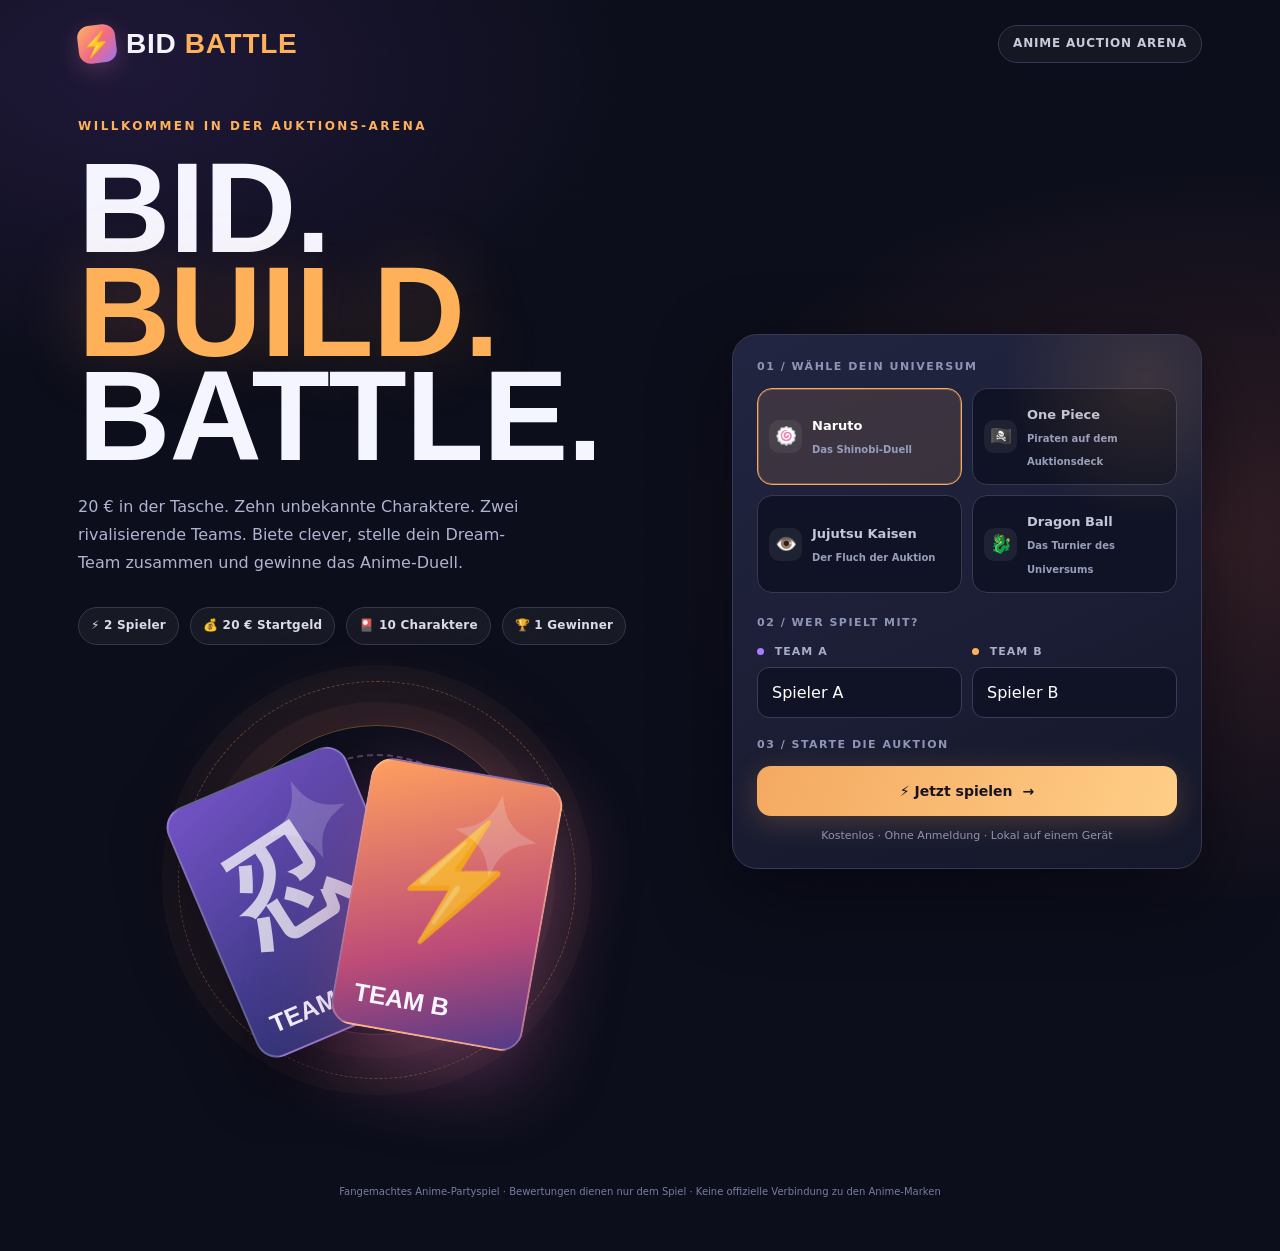
==== bid-battle/index.html @ 7757fa85 "Add BID BATTLE standalone anime auction web app" ====
<!DOCTYPE html>
<html lang="de">
<head>
  <meta charset="UTF-8" />
  <meta name="viewport" content="width=device-width,initial-scale=1,viewport-fit=cover" />
  <meta name="theme-color" content="#0d1021" />
  <meta name="apple-mobile-web-app-capable" content="yes" />
  <meta name="apple-mobile-web-app-status-bar-style" content="black-translucent" />
  <meta name="description" content="Anime Bid Battle: Fordere deine Freunde zur geheimen Anime-Charakter-Auktion heraus." />
  <title>BID BATTLE — Anime Auction Arena</title>
  <style>
    :root {
      --bg:#0c0e1b; --bg2:#111428; --surface:#171a30; --surface2:#1e223b;
      --text:#f5f5ff; --muted:#a2a7c4; --border:#313653;
      --purple:#aa7cff; --purple2:#6946c6; --orange:#ffb159;
      --green:#55e4b6; --pink:#fc73bc; --shadow:0 24px 72px #02020a80;
    }
    * { box-sizing:border-box; }
    html { min-height:100%; scroll-behavior:smooth; }
    body { min-width:320px; margin:0; background:var(--bg); color:var(--text); font-family:'DM Sans',system-ui,-apple-system,Segoe UI,sans-serif; line-height:1.45; }
    body::before { content:''; position:fixed; z-index:-2; inset:0; pointer-events:none;
      background:radial-gradient(ellipse 40% 34% at 10% 8%,#603c9c39,transparent 100%),radial-gradient(ellipse 43% 42% at 95% 60%,#d6625130,transparent 100%),#0c0e1b; }
    body::after {content:'';pointer-events:none;position:fixed;z-index:-1;inset:0;opacity:.17;
      background-image:linear-gradient(#fff1 1px, transparent 1px),linear-gradient(90deg,#fff1 1px,transparent 1px);background-size:48px 48px;mask-image:linear-gradient(90deg,transparent,#000 35%,#000 70%,transparent); }
    button,input {font:inherit} button {cursor:pointer} button:disabled {cursor:not-allowed;opacity:.42}
    .shell {max-width:1180px; margin:0 auto; padding:25px 28px 50px;}
    .topbar {display:flex;align-items:center;justify-content:space-between;gap:16px;margin-bottom:40px;}
    .brand {display:flex;align-items:center;gap:10px;font-family:'Barlow Condensed',Impact,sans-serif;font-size:28px;font-weight:900;letter-spacing:.7px;line-height:1}
    .logo {width:38px;height:38px;display:grid;place-items:center;border-radius:12px;background:linear-gradient(135deg,#ffb565,#f26b81 52%,#9873f7);box-shadow:0 6px 22px #c66c9a4b;font-size:23px;color:#151022;transform:rotate(-7deg)}
    .brand b {color:var(--orange)} .topright {display:flex;align-items:center;gap:10px;}
    .pill {border:1px solid #343954;background:#ffffff0a;border-radius:99px;color:#c7c9dc;font-size:12px;font-weight:800;letter-spacing:.8px;padding:9px 14px;text-transform:uppercase;}
    .tiny-btn {padding:9px 12px;color:#c6c9e6;background:none;border:1px solid #353951;border-radius:12px;font-weight:800;font-size:12px;}
    .tiny-btn:hover{border-color:#8680ac;color:white}
    .eyebrow {text-transform:uppercase;font-size:12px;color:var(--orange);letter-spacing:2.5px;font-weight:900;}
    .hero {display:grid;grid-template-columns:minmax(0,1fr) minmax(350px,470px);gap:56px;align-items:center;min-height:535px;padding:15px 0 58px;}
    .hero h1 {font-family:'Barlow Condensed',Impact,sans-serif;font-size:clamp(74px,10vw,132px);font-weight:900;line-height:.81;letter-spacing:-1px;margin:21px 0 26px;}
    .hero h1 span {display:block;color:var(--orange);text-shadow:0 0 70px #ff964c3f}
    .hero p {font-size:16px;color:#b0b4d0;line-height:1.75;max-width:460px;}
    .features {display:flex;flex-wrap:wrap;gap:11px;margin:30px 0;}
    .feature {font-size:12px;font-weight:800;letter-spacing:.2px;background:#ffffff0c;border:1px solid #34384d;border-radius:999px;padding:9px 12px;color:#dbdbeb;}
    .section-label {font-size:11px;letter-spacing:1.5px;text-transform:uppercase;font-weight:900;color:#8f95b7;margin-bottom:13px;}
    .set-card {border:1px solid #373851;background:linear-gradient(155deg,#222541,#15182a);border-radius:25px;padding:24px;box-shadow:var(--shadow);position:relative;overflow:hidden}
    .set-card::before {content:'';position:absolute;pointer-events:none;top:-100px;right:-90px;width:290px;height:290px;background:radial-gradient(circle,#f9ac5b23,transparent 70%)}
    .universes {display:grid;grid-template-columns:1fr 1fr;gap:10px;margin-bottom:22px}
    .universe {border:1px solid #373951;color:#c3c5db;border-radius:15px;background:#101325;display:flex;align-items:center;gap:10px;text-align:left;padding:13px 11px;min-height:62px;transition:transform .16s,border-color .16s,background .16s}
    .universe:hover {transform:translateY(-2px);border-color:#7b669e}.universe.active {border-color:#f7ab63;background:#ffad5820;box-shadow:inset 0 0 0 1px #ffb15950;color:white}
    .uni-icon {width:33px;height:33px;border-radius:10px;background:#ffffff10;display:grid;place-items:center;font-size:18px;flex:none}
    .uni-title {font-size:13px;font-weight:900;line-height:1.3}.uni-sub {font-size:10px;color:#979ebc;font-weight:700}
    .field {margin-bottom:14px}.field label {display:block;font-size:11px;font-weight:900;letter-spacing:1px;text-transform:uppercase;color:#a8adc9;margin-bottom:7px}
    .name-input {width:100%;border:1px solid #393d59;border-radius:12px;background:#101325;padding:13px 14px;color:white;outline:none;transition:border-color .2s}
    .name-input:focus{border-color:#cba3fc}.names {display:grid;grid-template-columns:1fr 1fr;gap:10px}
    .player-indicator {display:inline-block;width:7px;height:7px;border-radius:50%;margin-right:6px;background:var(--purple)}.player-indicator.p2 {background:var(--orange)}
    .primary {border:0;border-radius:14px;color:#181323;font-size:14px;font-weight:900;padding:15px 22px;display:inline-flex;align-items:center;justify-content:center;gap:10px;background:linear-gradient(110deg,#f4a961,#ffce87);box-shadow:0 6px 28px #fa9e593a;transition:transform .15s,filter .15s}
    .primary:hover:not(:disabled){transform:translateY(-2px);filter:brightness(1.06)}.primary:active:not(:disabled){transform:translateY(0)}.primary.full {width:100%;}
    .secondary{border:1px solid #464965;border-radius:14px;background:#24283f;color:#f5f4ff;padding:13px 18px;font-size:13px;font-weight:900}.secondary:hover{background:#303551}
    .subtext {font-size:11px;color:#9094ac;margin-top:12px;text-align:center}
    .hero-art {width:100%;height:410px;position:relative;display:grid;place-items:center;margin:10px 0 0}
    .art-halo{position:absolute;width:310px;height:310px;border:1px solid #faa85662;border-radius:50%;box-shadow:0 0 0 23px #faa8560b,0 0 0 60px #faa85609,0 0 110px #e96e6534;animation:float 5s ease-in-out infinite}
    .art-halo::before,.art-halo::after {content:'';position:absolute;inset:28px;border:2px dashed #ca9be262;border-radius:50%;animation:spin 40s linear infinite}.art-halo::after{inset:-45px;border:1px dashed #ffa24a55;animation-direction:reverse}
    .art-card {position:absolute;width:194px;height:270px;border-radius:22px;box-shadow:0 24px 60px #03020e9e;border:2px solid #ffffff3d;display:flex;align-items:flex-end;padding:19px;font-family:'Barlow Condensed',Impact,sans-serif;font-size:25px;line-height:1;font-weight:900;overflow:hidden}
    .art-card::after{content:'✦';font-family:Arial;position:absolute;right:15px;top:7px;font-size:110px;opacity:.20}.art-card.back {background:linear-gradient(160deg,#7352c5,#232c66);transform:rotate(-23deg) translate(-78px,-9px)}.art-card.front{background:linear-gradient(160deg,#ffa05e,#bc4b78 64%,#523a87);transform:rotate(10deg) translate(73px,12px);box-shadow:0 28px 85px #ab558f7a}.art-symbol{position:absolute;font-size:110px;left:30px;top:54px;color:#fffb;transform:rotate(-10deg)}
    @keyframes float{50%{transform:translateY(-12px)}}@keyframes spin{to{transform:rotate(360deg)}}
    .gamehead {display:flex;align-items:flex-start;justify-content:space-between;gap:15px;margin:-6px 0 20px}
    .gamehead h1,.result-title {font-family:'Barlow Condensed',Impact,sans-serif;text-transform:uppercase;font-size:clamp(40px,5vw,60px);letter-spacing:.3px;line-height:1;margin:9px 0 0}
    .round-tracker {display:flex;gap:7px;margin:10px 0 24px}.round-dot{height:6px;border-radius:20px;background:#30344e;flex:1;transition:background .2s}.round-dot.past{background:var(--purple)}.round-dot.current{background:var(--orange)}
    .game-grid {display:grid;grid-template-columns:1fr minmax(340px,1.25fr) 1fr;gap:15px;align-items:start}
    .team-panel,.auction-panel,.final-panel,.history-panel {border:1px solid #30344f;border-radius:21px;background:linear-gradient(155deg,#1a1e34,#131629);box-shadow:0 12px 40px #04051540;overflow:hidden}
    .team-panel {padding:18px;min-height:422px;}.team-panel.team-a{border-top:3px solid var(--purple)}.team-panel.team-b{border-top:3px solid var(--orange)}
    .team-kicker{font-size:10px;font-weight:900;letter-spacing:1.6px;color:#989dba;text-transform:uppercase}.team-name {font-family:'Barlow Condensed',Impact,sans-serif;font-size:29px;font-weight:900;letter-spacing:.2px;white-space:nowrap;overflow:hidden;text-overflow:ellipsis;margin:0 0 13px}
    .budget {border-radius:14px;background:#ffffff08;padding:11px 12px;display:flex;justify-content:space-between;align-items:center;margin-bottom:16px}.budget-label{color:#a2a8c5;font-size:11px;font-weight:800}.budget-value{font-family:'Barlow Condensed',Impact,sans-serif;font-size:28px;font-weight:900;line-height:1;color:#eeeaff}
    .team-a .budget-value{color:#b996ff}.team-b .budget-value{color:#ffbc78}
    .team-roster {display:grid;gap:8px}.roster-item {display:flex;align-items:center;gap:9px;border-radius:11px;min-height:50px;padding:6px 9px;border:1px solid #ffffff13;background:#ffffff07}.roster-item.empty{border-style:dashed;background:transparent;color:#6e7493}
    .roster-avatar {height:35px;width:35px;flex:none;display:grid;place-items:center;border-radius:9px;font-family:'Barlow Condensed',Impact,sans-serif;font-size:19px;font-weight:900;background:linear-gradient(140deg,var(--ac),#10111f);color:white;text-shadow:0 2px 6px #0008}
    .roster-info {min-width:0;flex:1}.roster-info strong {display:block;font-size:12px;font-weight:800;overflow:hidden;text-overflow:ellipsis;white-space:nowrap}.roster-info small{font-size:10px;color:#909ab9}.roster-power{font-family:'Barlow Condensed',Impact,'Arial Narrow',sans-serif;font-size:20px;font-weight:900;color:#dedff0}.slot-index{font-family:'Barlow Condensed',Impact,'Arial Narrow',sans-serif;font-size:17px;font-weight:900;margin-left:4px;color:#575d7c}
    .roster-item.empty .slot-index{color:#555b76}
    .center-content {min-width:0}.auction-panel{padding:17px}.stage-top{display:flex;align-items:center;justify-content:space-between;padding:4px 3px 14px}.stage-top span{font-size:11px;letter-spacing:1.5px;font-weight:900;text-transform:uppercase;color:#aaaeca}.rarity {font-size:10px;font-weight:900;border-radius:99px;padding:7px 10px;letter-spacing:1.2px;background:#ffcf7c1e;border:1px solid #ffbd6560;color:#ffd397}
    .character-stage {height:285px;position:relative;overflow:hidden;border-radius:16px;border:1px solid #ffffff1b;background:radial-gradient(circle at 50% 36%,var(--light),transparent 65%),linear-gradient(140deg,var(--shade),#171a31 65%);display:flex;flex-direction:column;justify-content:flex-end;padding:23px;text-align:left;isolation:isolate}
    .character-stage::before{content:'';position:absolute;width:340px;height:340px;left:50%;top:-100px;border:1px solid #ffffff20;border-radius:50%;transform:translateX(-50%);box-shadow:0 0 0 23px #ffffff07,0 0 0 72px #ffffff05;z-index:-1}.character-stage::after{content:'';position:absolute;inset:0;background:linear-gradient(0deg,#111424d9,transparent 61%);z-index:-1}
    .character-symbol{position:absolute;top:4px;right:16px;z-index:0;transform:rotate(-9deg);font-family:'Barlow Condensed',Impact,sans-serif;font-size:clamp(105px,11vw,145px);font-weight:900;line-height:1.3;color:#fff;opacity:.35;text-shadow:0 12px 45px #1412259c,0 0 35px var(--light);filter:drop-shadow(0 0 22px var(--light));user-select:none;pointer-events:none}
    .character-index {position:relative;z-index:1;font-family:'Barlow Condensed',Impact,'Arial Narrow',sans-serif;color:#ffffff8b;font-size:13px;font-weight:800;letter-spacing:2px}.character-stage h2{font-family:'Barlow Condensed',Impact,sans-serif;text-transform:uppercase;font-size:clamp(36px,4vw,49px);line-height:1;margin:6px 0 7px;position:relative;z-index:1}.character-description{font-size:12px;font-weight:700;color:#d7d4e6;position:relative;z-index:1}
    .character-stats{display:flex;gap:8px;margin:13px 0 2px}.stat {flex:1;display:flex;justify-content:space-between;align-items:center;background:#0f1226;padding:11px 12px;border:1px solid #2d314e;border-radius:12px}.stat span{color:#8e95b4;font-size:10px;text-transform:uppercase;letter-spacing:.9px;font-weight:900}.stat b{font-family:'Barlow Condensed',Impact,sans-serif;font-size:21px;line-height:1}.stat .highlight {color:var(--orange)}
    .bid-zone {padding:14px 2px 3px}.bid-heading{display:flex;align-items:center;justify-content:space-between;gap:12px}.bid-title{font-family:'Barlow Condensed',Impact,sans-serif;font-size:22px;font-weight:900}.bid-side{font-size:10px;color:#9ca0bd;font-weight:800}
    .bid-turn {margin:9px 0 12px;color:#aeb3d1;font-size:12px}.bid-slider {width:100%;accent-color:var(--orange);cursor:pointer;margin:13px 0 10px}.bid-meter{display:flex;align-items:baseline;justify-content:center;gap:6px;margin:10px auto 0}.bid-amount{font-family:'Barlow Condensed',Impact,sans-serif;font-weight:900;font-size:54px;line-height:1;color:#ffd08e}.bid-euro{font-family:'Barlow Condensed',Impact,'Arial Narrow',sans-serif;font-size:27px;font-weight:800;color:#ffd08e}
    .quick-bids{display:flex;gap:7px;margin:3px 0 14px}.quick-bids button{border-radius:9px;border:1px solid #41445b;background:#24283e;color:#e8e7f1;font-weight:800;padding:8px 9px;flex:1;font-size:11px}.quick-bids button:hover:not(:disabled){background:#39354c;border-color:#ad87cf}
    .bid-notice{font-size:11px;color:#969bb8;text-align:center;margin:9px 0 3px;line-height:1.5}.passive-state{text-align:center;padding:13px 12px 17px}.passive-icon{font-size:34px}.passive-state h3{font-family:'Barlow Condensed',Impact,'Arial Narrow',sans-serif;font-size:25px;line-height:1.1;margin:6px 0}.passive-state p {font-size:12px;color:#a4a9c6;margin:8px auto 16px;max-width:280px}
    .handoff {position:relative;border-radius:17px;background:linear-gradient(150deg,#231d40,#141b34);border:1px solid #64538f;padding:34px 20px;text-align:center;min-height:330px;display:flex;flex-direction:column;justify-content:center;align-items:center}.handoff-icon{font-size:57px;margin:0 0 11px}.handoff h2{font-family:'Barlow Condensed',Impact,'Arial Narrow',sans-serif;font-size:36px;margin:0 0 10px;line-height:1}.handoff p{color:#adb0ca;font-size:13px;max-width:300px}.handoff .primary{margin-top:12px}
    .reveal {text-align:center;padding:10px 5px 8px}.reveal-emblem{font-size:48px;margin:0 0 7px}.reveal h2{font-family:'Barlow Condensed',Impact,'Arial Narrow',sans-serif;font-size:36px;margin:0;line-height:1.06}.reveal p{font-size:12px;color:#adb2cd}.bid-compare{display:grid;grid-template-columns:1fr 1fr;gap:10px;margin:17px 0}.compare-tile{border:1px solid #3a3d57;border-radius:12px;background:#101427;padding:12px 8px;font-size:11px;color:#abafc8;overflow-wrap:anywhere}.compare-tile b{font-family:'Barlow Condensed',Impact,'Arial Narrow',sans-serif;font-size:35px;display:block;color:white}.reveal .primary{margin-top:11px}
    .toastline{font-size:11px;color:#9499b6;text-align:center;margin-top:14px}
    .legend{margin-top:23px;background:#ffffff07;border:1px solid #2e3148;border-radius:14px;padding:13px 17px;color:#a4a9c6;font-size:11px;line-height:1.65;}
    .legend strong{color:#d6d8ee}.legend-inline{display:flex;gap:20px;flex-wrap:wrap;align-items:center;justify-content:center;margin-top:11px;color:#8289a8;font-size:11px}
    .muted{text-align:center;color:#a9abc4}.end-header{text-align:center;margin:5px auto 29px}.end-header h1{font-size:clamp(44px,7vw,76px);font-family:'Barlow Condensed',Impact,sans-serif;font-weight:900;line-height:1;margin:12px 0}.end-header p{font-size:13px;color:#a5a8c4}
    .winner-card {max-width:610px;margin:0 auto 25px;text-align:center;background:radial-gradient(circle at 50% 0,#ffbd7040,transparent 75%),linear-gradient(160deg,#302443,#181b2e);border:1px solid #fcb96973;border-radius:23px;padding:22px 18px 24px;box-shadow:0 15px 70px #dd924d20}
    .trophy{font-size:40px}.winner-tag {text-transform:uppercase;letter-spacing:3px;font-size:11px;font-weight:900;color:#ffc483;margin-top:8px}.winner-name{font-family:'Barlow Condensed',Impact,'Arial Narrow',sans-serif;font-size:clamp(44px,6vw,63px);font-weight:900;line-height:1;margin:7px 0}.winner-note{font-size:12px;color:#d4c9d5}
    .final-grid{display:grid;grid-template-columns:1fr 1fr;gap:16px;align-items:start}.final-panel{padding:19px}.final-panel.a{border-top:3px solid var(--purple)}.final-panel.b{border-top:3px solid var(--orange)}.final-name{font-family:'Barlow Condensed',Impact,'Arial Narrow',sans-serif;font-size:31px;font-weight:900;overflow-wrap:anywhere}.final-score{font-family:'Barlow Condensed',Impact,'Arial Narrow',sans-serif;font-size:64px;font-weight:900;line-height:1;color:#caa7ff}.final-panel.b .final-score{color:#ffc17e}.score-label{font-size:11px;color:#a5a9c2;text-transform:uppercase;letter-spacing:1px;font-weight:900}.result-roster{display:grid;gap:7px;margin:15px 0}.result-row{border-radius:10px;border:1px solid #30364e;background:#ffffff07;display:flex;justify-content:space-between;gap:8px;padding:9px 10px;font-size:12px}.result-row span:last-child{color:#fbdca7;font-weight:900}.synergy-section{border-top:1px solid #353951;padding-top:13px;font-size:11px;color:#bec1d4;min-height:59px}.synergy-chip{display:block;color:#d4c1ff;margin:5px 0;font-weight:800}.score-total{border-top:1px solid #383a54;margin-top:12px;padding-top:11px;display:flex;justify-content:space-between;font-size:12px;color:#bcbfd7;font-weight:800}.score-total b{color:white}
    .final-actions{display:flex;justify-content:center;flex-wrap:wrap;gap:11px;margin:24px auto}.history-panel{max-width:900px;margin:0 auto;padding:15px 18px}.history-panel summary{cursor:pointer;font-size:12px;font-weight:900;color:#b5b7cd;list-style-position:inside;padding:4px}.history-entry{display:flex;justify-content:space-between;gap:12px;padding:9px 3px;border-bottom:1px solid #ffffff10;font-size:11px;color:#aeb1c7}.history-entry:last-child{border-bottom:0}.history-entry strong{color:#e2e0ee}
    .foot {margin:40px auto 0;text-align:center;font-size:10px;color:#777d9d;line-height:1.8}
    .fade-in{animation:appear .35s ease both}@keyframes appear{from{transform:translateY(8px);opacity:0}to{transform:translateY(0);opacity:1}}
    @media(max-width:940px){.hero{gap:22px}.game-grid{grid-template-columns:1fr 1fr;}.center-content{grid-column:1 / -1;grid-row:1}.team-panel{min-height:0}.team-roster{grid-template-columns:1fr}.hero-art{height:340px}.art-halo{transform:scale(.84)}.art-card{transform:scale(.83)}}
    @media(max-width:680px){.gamehead>.pill{display:none}.shell{padding:17px 14px 35px}.topbar{margin-bottom:23px}.brand{font-size:24px}.pill{font-size:10px;padding:8px 10px}.hero{grid-template-columns:1fr;gap:14px;padding:5px 0 20px}.hero h1{font-size:clamp(72px,17vw,112px);margin:14px 0 20px}.hero p{font-size:14px;margin:0}.hero-art{display:none}.set-card{padding:18px;border-radius:21px}.features{margin:18px 0 22px}.gamehead{margin:0 0 13px}.gamehead h1{font-size:41px}.round-tracker{margin-bottom:14px}.game-grid{gap:8px}.auction-panel{padding:10px;border-radius:16px}.stage-top{padding:5px 7px 12px}.character-stage{height:245px;padding:18px}.character-symbol{font-size:118px;right:12px;top:7px}.character-stage h2{font-size:39px}.team-panel{padding:10px;min-width:0;border-radius:14px}.team-name{font-size:22px;margin-bottom:8px}.budget{padding:9px;margin-bottom:10px}.budget-value{font-size:25px}.budget-label{font-size:10px}.roster-item{padding:5px;min-height:43px;gap:6px}.roster-avatar{width:29px;height:29px;font-size:15px;border-radius:7px}.roster-info strong{font-size:10px}.roster-info small{font-size:9px}.roster-power{font-size:17px}.slot-index{font-size:14px}.team-kicker{font-size:9px}.final-panel{padding:11px}.final-name{font-size:25px}.final-score{font-size:55px}.final-grid{gap:8px}.end-header h1{font-size:53px}.final-panel .result-row{font-size:11px;padding:8px 7px}.topright{gap:5px}.tiny-btn{font-size:11px;padding:8px 9px}}
    @media(max-width:370px){.universe{padding:10px 7px}.uni-title{font-size:11px}.uni-sub{font-size:9px}.uni-icon{width:27px;height:27px}.name-input{padding:10px}.team-name{font-size:19px}}
    @media(prefers-reduced-motion:reduce){*,*::before,*::after{animation:none!important;scroll-behavior:auto!important;transition:none!important}}
  </style>
</head>
<body>
  <main class="shell">
    <header class="topbar">
      <div class="brand"><span class="logo" aria-hidden="true">⚡</span><span>BID <b>BATTLE</b></span></div>
      <div class="topright"><span class="pill">ANIME AUCTION ARENA</span><button class="tiny-btn" id="resetTop" hidden type="button">↺ Neu starten</button></div>
    </header>
    <div id="app" aria-live="polite"></div>
    <footer class="foot">Fangemachtes Anime-Partyspiel · Bewertungen dienen nur dem Spiel · Keine offizielle Verbindung zu den Anime-Marken</footer>
  </main>
  <script>
    'use strict';
    // Static, offline-friendly app: no accounts, trackers or required external scripts.
    const SAVE_KEY='bidbattle.save.v1';
    const BUDGET=20, TEAM_SIZE=5, TOTAL=10;
    // [Name, playful power, role, color, sign, faction]. Power scores are subjective game balancing.
    const catalog={
      naruto:{name:'Naruto',icon:'🍥',tagline:'Das Shinobi-Duell',entries:[
        ['Naruto Uzumaki',98,'Jinchūriki','#f6a345','九','Konoha'],['Sasuke Uchiha',97,'Uchiha','#8c79d9','雷','Konoha'],['Madara Uchiha',100,'Legende','#bf5266','炎','Uchiha'],['Itachi Uchiha',92,'Genjutsu','#a65080','月','Akatsuki'],['Kakashi Hatake',88,'Kopierninja','#789cbd','雷','Konoha'],['Pain',91,'Rinnegan','#ca765c','神','Akatsuki'],['Minato Namikaze',93,'Gelber Blitz','#edb54c','閃','Konoha'],['Hashirama Senju',97,'Erster Hokage','#6cb38e','木','Konoha'],['Obito Uchiha',95,'Kamui','#9d6cbb','眼','Akatsuki'],['Kaguya Ōtsutsuki',100,'Ōtsutsuki','#c0bbe6','天','Ōtsutsuki'],['Jiraiya',85,'Sannin','#cb7d6b','蛙','Konoha'],['Orochimaru',85,'Sannin','#9590b2','蛇','Otogakure'],['Gaara',83,'Kazekage','#d29d65','砂','Suna'],['Tsunade',83,'Hokage','#8abe7e','医','Konoha'],['Might Guy',94,'Taijutsu','#81c371','拳','Konoha'],['Shikamaru Nara',77,'Stratege','#8f9aa4','影','Konoha'],['Sakura Haruno',85,'Medizinninja','#f28d9d','桜','Konoha'],['Killer B',87,'Jinchūriki','#c1a471','八','Kumo'],['Tobirama Senju',91,'Zweiter Hokage','#67a8bf','水','Konoha'],['Rock Lee',80,'Taijutsu','#6cb870','拳','Konoha'],['Deidara',79,'Explosion','#e8b96c','爆','Akatsuki'],['Kisame Hoshigaki',84,'Schwertkämpfer','#4e9fb1','鮫','Akatsuki'],['Konan',82,'Papierjutsu','#79a4d0','紙','Akatsuki'],['Hiruzen Sarutobi',84,'Dritter Hokage','#bb8560','猿','Konoha']
      ]},
      onepiece:{name:'One Piece',icon:'🏴‍☠️',tagline:'Piraten auf dem Auktionsdeck',entries:[
        ['Monkey D. Luffy',99,'Kapitän','#e46f5b','☠','Strohhüte'],['Roronoa Zoro',94,'Schwertkämpfer','#56ae82','⚔','Strohhüte'],['Sanji',91,'Koch','#deb36c','炎','Strohhüte'],['Shanks',98,'Kaiser','#c65b6c','覇','Rothaar'],['Gol D. Roger',100,'Piratenkönig','#e5a35b','王','Roger'],['Whitebeard',99,'Kaiser','#a98cd1','震','Whitebeard'],['Blackbeard',97,'Finsterfrucht','#816aad','闇','Blackbeard'],['Kaido',98,'Kaiser','#717ad4','龍','Beasts'],['Big Mom',95,'Kaiserin','#d67c9f','魂','Big Mom'],['Dracule Mihawk',97,'Schwertlegende','#65968b','剣','Solo'],['Trafalgar Law',92,'Chirurg','#7974bf','医','Heart'],['Eustass Kid',87,'Magnetkraft','#c46a71','磁','Kid'],['Nico Robin',83,'Archäologin','#9679bc','花','Strohhüte'],['Jinbe',88,'Fischmensch','#4c98bb','海','Strohhüte'],['Ace',89,'Feuerfaust','#ed8c55','火','Whitebeard'],['Sabo',90,'Revolutionär','#e4ae5c','炎','Revos'],['Garp',96,'Marineheld','#6c9bce','拳','Marine'],['Kizaru',94,'Admiral','#d6b15d','光','Marine'],['Akainu',96,'Admiral','#e16b55','炎','Marine'],['Aokiji',94,'Eismacht','#72b8d5','氷','Marine'],['Doflamingo',91,'Fadenfrucht','#d281ad','糸','Donquixote'],['Katakuri',92,'Haki','#ad6f9b','餅','Big Mom'],['Yamato',91,'Mythische Zoan','#9dc5cd','狼','Wano'],['Boa Hancock',88,'Kuja-Kaiserin','#df8b99','心','Kuja']
      ]},
      jjk:{name:'Jujutsu Kaisen',icon:'👁️',tagline:'Der Fluch der Auktion',entries:[
        ['Satoru Gojo',100,'Sechs Augen','#6daed8','∞','Jujutsu'],['Ryomen Sukuna',100,'König der Flüche','#c6576a','呪','Flüche'],['Yuta Okkotsu',96,'Sondergrad','#9d9ecd','愛','Jujutsu'],['Toji Fushiguro',94,'Sorcerer Killer','#61a690','刃','Solo'],['Suguru Geto',93,'Fluchmanipulation','#8d78b8','呪','Flüche'],['Kenjaku',96,'Taktiker','#9472b4','脳','Flüche'],['Yuji Itadori',91,'Nahkampf','#db767e','拳','Jujutsu'],['Megumi Fushiguro',88,'Zehn Schatten','#6e8fb0','影','Jujutsu'],['Nobara Kugisaki',84,'Resonanz','#c18c60','釘','Jujutsu'],['Maki Zenin',93,'Waffenmeisterin','#7baf8a','刀','Jujutsu'],['Toge Inumaki',85,'Fluchsprache','#8e9ac5','言','Jujutsu'],['Panda',81,'Mutierter Kern','#9598a1','熊','Jujutsu'],['Aoi Todo',89,'Boogie Woogie','#ba8d68','拳','Jujutsu'],['Mahito',91,'Seelenwandler','#7897b8','魂','Flüche'],['Jogo',88,'Vulkanfluch','#d9765b','火','Flüche'],['Hanami',85,'Naturfluch','#77aa78','森','Flüche'],['Choso',90,'Bluttechnik','#b66e80','血','Solo'],['Kinji Hakari',93,'Jackpot','#d9a76e','運','Jujutsu'],['Kashimo Hajime',93,'Blitzkraft','#80a6c8','雷','Solo'],['Uraume',89,'Eistechnik','#9dbfcd','氷','Flüche'],['Rika',95,'Fluchkönigin','#b99dbf','愛','Jujutsu'],['Naoya Zenin',88,'Projektion','#8fbc85','速','Zenin'],['Dagon',85,'Ozeanfluch','#7e9dc9','海','Flüche'],['Mei Mei',86,'Krähenkontrolle','#c0ab8b','鳥','Solo']
      ]},
      dragonball:{name:'Dragon Ball',icon:'🐉',tagline:'Das Turnier des Universums',entries:[
        ['Son Goku',100,'Saiyajin','#f59a4e','悟','Saiyajin'],['Vegeta',98,'Saiyajin-Prinz','#6483c7','王','Saiyajin'],['Gohan',96,'Mystischer Kämpfer','#af7cca','飯','Saiyajin'],['Broly',99,'Legendärer Saiyajin','#8abb69','怒','Saiyajin'],['Frieza',97,'Imperator','#ae88d5','帝','Bösewichte'],['Cell',95,'Perfekte Form','#82ba7b','完','Bösewichte'],['Majin Boo',95,'Magischer Kämpfer','#d883aa','魔','Bösewichte'],['Beerus',100,'Zerstörungsgott','#9e73c1','破','Götter'],['Whis',100,'Engel','#76aec7','天','Götter'],['Jiren',99,'Pride Trooper','#bd6571','力','Universum 11'],['Piccolo',93,'Namekianer','#66b379','魔','Erdlinge'],['Trunks',94,'Zeitreisender','#9082d1','剣','Saiyajin'],['Gotenks',92,'Fusion','#ad9b64','合','Saiyajin'],['Android 17',93,'Android','#7ca9b0','17','Androiden'],['Android 18',91,'Androidin','#cfa879','18','Androiden'],['Hit',95,'Assassine','#8179c2','時','Universum 6'],['Kefla',95,'Fusion','#83b871','合','Saiyajin'],['Gogeta',100,'Fusion','#759cd1','合','Saiyajin'],['Vegito',100,'Fusion','#af78b4','合','Saiyajin'],['Goku Black',97,'Göttlicher Gegner','#a66aa4','黒','Bösewichte'],['Zamasu',94,'Gott','#78b38f','神','Bösewichte'],['Master Roshi',78,'Kampfmeister','#e0a76d','亀','Erdlinge'],['Krillin',82,'Kämpfer','#e9ae6b','気','Erdlinge'],['Tien Shinhan',84,'Kampfkünstler','#a5a278','気','Erdlinge']
      ]}
    };
    const synergyRules={
      naruto:[[['Naruto Uzumaki','Sasuke Uchiha'],10,'Schicksalsrivalen'],[['Naruto Uzumaki','Sasuke Uchiha','Sakura Haruno'],8,'Team 7'],[['Itachi Uchiha','Sasuke Uchiha'],7,'Uchiha-Brüder'],[['Madara Uchiha','Obito Uchiha'],8,'Uchiha-Allianz'],[['Might Guy','Rock Lee'],6,'Jugendliche Kraft'],[['Pain','Konan'],6,'Akatsuki-Partner']],
      onepiece:[[['Monkey D. Luffy','Roronoa Zoro'],7,'Kapitän & Schwert'],[['Monkey D. Luffy','Roronoa Zoro','Sanji'],9,'Monster-Trio'],[['Gol D. Roger','Whitebeard'],7,'Piratenlegenden'],[['Ace','Sabo'],8,'Brüder']],
      jjk:[[['Satoru Gojo','Yuji Itadori'],7,'Mentor & Schüler'],[['Yuji Itadori','Megumi Fushiguro','Nobara Kugisaki'],9,'Tokyo-Trio'],[['Yuta Okkotsu','Rika'],11,'Verfluchte Liebe'],[['Toji Fushiguro','Megumi Fushiguro'],5,'Fushiguro-Familie']],
      dragonball:[[['Son Goku','Vegeta'],8,'Rivalen'],[['Son Goku','Vegeta','Gogeta'],7,'Saiyajin-Fusion'],[['Son Goku','Gohan'],6,'Vater & Sohn'],[['Android 17','Android 18'],7,'Androiden-Duo']]
    };

    const app=document.getElementById('app');
    const resetTop=document.getElementById('resetTop');
    let state=loadSave();
    let setup={universe:'naruto',names:['Spieler A','Spieler B']};
    let draftAmount=0;
    const safe=s=>String(s??'').replace(/[&<>"']/g,c=>({'&':'&amp;','<':'&lt;','>':'&gt;','"':'&quot;',"'":'&#39;'}[c]));
    const money=n=>`${n} €`;
    const shuffle=arr=>{const a=[...arr];for(let i=a.length-1;i>0;i--){const j=Math.floor(Math.random()*(i+1));[a[i],a[j]]=[a[j],a[i]]}return a};
    const charOf=id=>{const [n,p,role,color,symbol,faction]=catalog[state.universe].entries[id];return {id,name:n,power:p,role,color,symbol,faction};};
    const teamTotal=i=>state.teams[i].reduce((n,id)=>n+charOf(id).power,0);
    const eligibility=i=>state.teams[i].length<TEAM_SIZE && state.money[i]>0;
    const full=i=>state.teams[i].length>=TEAM_SIZE;
    function save(){try{localStorage.setItem(SAVE_KEY,JSON.stringify(state))}catch(e){}}
    function loadSave(){try{const s=JSON.parse(localStorage.getItem(SAVE_KEY));if(!s||!catalog[s.universe]||!Array.isArray(s.order)||s.order.length!==TOTAL||!Array.isArray(s.teams)||s.teams.length!==2||!Array.isArray(s.money)||s.money.length!==2||!Array.isArray(s.names)||s.names.length!==2||typeof s.round!=='number'||s.round<0||s.round>TOTAL||!['auction','handoff','reveal','final'].includes(s.phase))return null;return s;}catch(e){return null}}
    function clearSave(){try{localStorage.removeItem(SAVE_KEY)}catch(e){}}
    function newGame(sameSet=false){
      const universe=sameSet && state?state.universe:setup.universe;
      const names=sameSet && state?state.names:[setup.names[0].trim().slice(0,16)||'Spieler A',setup.names[1].trim().slice(0,16)||'Spieler B'];
      const order=sameSet && state?[...state.order]:shuffle(catalog[universe].entries.map((_,i)=>i)).slice(0,TOTAL);
      state={universe,names,order,round:0,teams:[[],[]],money:[BUDGET,BUDGET],bids:[null,null],turn:0,phase:'auction',last:null,history:[],tieNext:0,automatic:[]};
      draftAmount=0;save();prepareRound();render();
    }
    function chooseAutoRecipient(){
      if(full(0))return 1;
      if(full(1))return 0;
      if(state.teams[0].length!==state.teams[1].length)return state.teams[0].length<state.teams[1].length?0:1;
      const winner=state.tieNext;state.tieNext=1-state.tieNext;return winner;
    }
    function giveCharacter(winner,price,reason,bids){
      const id=state.order[state.round],round=state.round+1;
      if(full(winner))throw Error('Roster is full');
      if(price>state.money[winner])throw Error('Bid exceeds budget');
      state.teams[winner].push(id);state.money[winner]-=price;
      const event={round,id,winner,price,reason,bids:[...bids]};state.history.push(event);
      state.round++;
      return event;
    }
    function prepareRound(){
      // If a team already owns 5 characters, all others belong to the other team for free.
      if(state.round===TOTAL){state.phase='final';save();return}
      if(full(0)||full(1)){
        state.automatic=[];
        while(state.round<TOTAL){const w=chooseAutoRecipient();state.automatic.push(giveCharacter(w,0,'Restverteilung',[0,0]));}
        state.phase='final';save();return;
      }
      // Both budgets exhausted: distribute all remaining characters without a further auction.
      if(!eligibility(0)&&!eligibility(1)){
        state.automatic=[];
        while(state.round<TOTAL){const w=chooseAutoRecipient();state.automatic.push(giveCharacter(w,0,'Ohne Budget zugeteilt',[0,0]));}
        state.phase='final';save();return;
      }
      state.phase='auction';state.bids=[null,null];state.turn=eligibility(0)?0:1;
      if(!eligibility(0))state.bids[0]=0;
      if(!eligibility(1))state.bids[1]=0;
      draftAmount=0;save();
    }
    function placeBid(amount){
      if(!state||state.phase!=='auction')return;
      const i=state.turn;
      if(!eligibility(i))return;
      if(!Number.isInteger(amount)||amount<0||amount>state.money[i])return;
      state.bids[i]=amount;
      const other=1-i;
      if(state.bids[other]===null){state.turn=other;state.phase='handoff';}
      else resolveAuction();
      save();render();
    }
    function resolveAuction(){
      const [a,b]=state.bids;
      if(a===null||b===null)throw Error('Missing bid');
      let winner,reason;
      if(full(0)){winner=1;reason='Freier Teamplatz'}
      else if(full(1)){winner=0;reason='Freier Teamplatz'}
      else if(a>b){winner=0;reason='Höchstes Gebot'}
      else if(b>a){winner=1;reason='Höchstes Gebot'}
      else {winner=chooseAutoRecipient();reason=a===0?'Beide passen – Gratiszuteilung':'Gleichstand – Teamregel';}
      state.last=giveCharacter(winner,state.bids[winner],reason,[a,b]);
      state.phase='reveal';
    }
    function afterReveal(){
      if(!state||state.phase!=='reveal')return;
      prepareRound();save();render();window.scrollTo({top:0,behavior:'smooth'});
    }
    function startNew(){if(!state)return;const ok=confirm('Aktuelles Spiel wirklich beenden und zur Startseite wechseln?');if(!ok)return;clearSave();state=null;render();}
    function teamPanel(i){
      const team=state.teams[i],empty=TEAM_SIZE-team.length;
      const rows=team.map(id=>{const c=charOf(id);return `<div class="roster-item"><div class="roster-avatar" style="--ac:${c.color}">${safe(c.symbol)}</div><div class="roster-info"><strong>${safe(c.name)}</strong><small>${safe(c.role)}</small></div><span class="roster-power">${c.power}</span></div>`}).join('')+Array.from({length:empty},(_,j)=>`<div class="roster-item empty"><span class="slot-index">0${team.length+j+1}</span><span style="font-size:10px;font-weight:800">Freier Platz</span></div>`).join('');
      return `<section class="team-panel team-${i?'b':'a'}" aria-label="Team ${i?'B':'A'}"><div class="team-kicker">TEAM ${i?'B':'A'} · ${team.length}/5</div><h2 class="team-name">${safe(state.names[i])}</h2><div class="budget"><span class="budget-label">RESTBUDGET</span><strong class="budget-value">${money(state.money[i])}</strong></div><div class="team-roster">${rows}</div></section>`;
    }
    function characterCard(){
      const onReveal=state.phase==='reveal';const shownIndex=onReveal?state.last.round:state.round+1;const c=charOf(onReveal?state.last.id:state.order[state.round]);const rarity=c.power>=97?'MYTHISCH':c.power>=92?'LEGENDÄR':c.power>=86?'EPISCH':'SELTEN';
      return `<div class="stage-top"><span>AKTUELLER DROP</span><span class="rarity">✦ ${rarity}</span></div>
        <div class="character-stage fade-in" style="--light:${c.color}99;--shade:${c.color}77">
          <span class="character-symbol" aria-hidden="true">${safe(c.symbol)}</span>
          <span class="character-index">${String(shownIndex).padStart(2,'0')} / ${TOTAL} · ${safe(c.faction)}</span>
          <h2>${safe(c.name)}</h2><span class="character-description">${safe(c.role)}</span></div>
        <div class="character-stats"><div class="stat"><span>Power</span><b class="highlight">${c.power}</b></div><div class="stat"><span>Typ</span><b style="font-size:16px">${safe(c.faction)}</b></div></div>`;
    }
    function bidStage(){
      if(state.phase==='handoff'){
        const i=state.turn;
        return `<div class="handoff fade-in"><div class="handoff-icon">🔒</div><h2>HANDY WEITERGEBEN</h2><p>Das Gebot wurde gespeichert und bleibt geheim. Jetzt ist <strong style="color:white">${safe(state.names[i])}</strong> dran.</p><button id="revealBidding" class="primary" type="button">Ich bin ${safe(state.names[i])} →</button></div>`;
      }
      if(state.phase==='reveal'){
        const e=state.last,c=charOf(e.id);const free=e.price===0;
        return `<div class="reveal fade-in"><div class="reveal-emblem">${free?'🎁':'🏆'}</div><div class="eyebrow" style="color:#ffd19b">${safe(c.name)} geht an</div><h2>${safe(state.names[e.winner])}!</h2><p>${safe(e.reason)} · ${free?'Kostenlos erhalten':money(e.price)+' bezahlt'}</p><div class="bid-compare"><div class="compare-tile">${safe(state.names[0])}<b>${money(e.bids[0])}</b></div><div class="compare-tile">${safe(state.names[1])}<b>${money(e.bids[1])}</b></div></div><button id="nextRound" type="button" class="primary full">${state.round===TOTAL?'Finale ansehen':'Nächster Charakter'} →</button></div>`;
      }
      const i=state.turn,p=state.names[i],cash=state.money[i];
      return `<div class="bid-zone fade-in"><div class="bid-heading"><span class="bid-title">DEIN GEBOT</span><span class="bid-side">${safe(p)} · max. ${money(cash)}</span></div>
      <p class="bid-turn">Biete jetzt auf diesen Charakter. Der andere Spieler sieht dein Gebot nicht.</p>
      <div class="bid-meter"><strong id="bidAmount" class="bid-amount">${draftAmount}</strong><span class="bid-euro">€</span></div>
      <input aria-label="Gebot in Euro" id="bidSlider" class="bid-slider" type="range" min="0" max="${cash}" step="1" value="${draftAmount}" />
      <div class="quick-bids"><button type="button" data-quick="0">Passen</button><button type="button" data-quick="3" ${cash<3?'disabled':''}>3 €</button><button type="button" data-quick="5" ${cash<5?'disabled':''}>5 €</button><button type="button" data-quick="10" ${cash<10?'disabled':''}>10 €</button><button type="button" data-quick="max">Alles</button></div>
      <button id="submitBid" class="primary full" type="button">Gebot geheim abgeben →</button>
      <p class="bid-notice">Du kennst die kommenden Charaktere nicht. Behalte dein Budget im Blick.</p></div>`;
    }
    function getSynergies(ids){const names=ids.map(id=>charOf(id).name);return (synergyRules[state.universe]||[]).filter(([members])=>members.every(n=>names.includes(n))).map(([_,bonus,label])=>({bonus,label}));}
    function calcScore(i){const power=teamTotal(i),synergies=getSynergies(state.teams[i]);return {power,synergies,score:power+synergies.reduce((s,b)=>s+b.bonus,0)};}
    function finalPanel(i){const d=calcScore(i);const team=state.teams[i];return `<section class="final-panel ${i?'b':'a'}"><div class="team-kicker">TEAM ${i?'B':'A'}</div><div class="final-name">${safe(state.names[i])}</div><div class="final-score">${d.score}</div><div class="score-label">Gesamtstärke</div><div class="result-roster">${team.map(id=>{const c=charOf(id);return `<div class="result-row"><span>${safe(c.name)}</span><span>${c.power} PWR</span></div>`}).join('')}</div><div class="synergy-section">Basisstärke: <b>${d.power}</b>${d.synergies.length?d.synergies.map(e=>`<span class="synergy-chip">✦ ${safe(e.label)} +${e.bonus}</span>`).join(''):'<span class="synergy-chip" style="color:#979cb7">Keine Spezial-Synergie</span>'}</div><div class="score-total"><span>Übrig: ${money(state.money[i])}</span><b>${d.score} PUNKTE</b></div></section>`;}
    function historyPanel(){return `<details class="history-panel"><summary>Auktionsverlauf ansehen (${state.history.length} Runden)</summary><div>${state.history.map(e=>`<div class="history-entry"><span>#${e.round} <strong>${safe(charOf(e.id).name)}</strong></span><span>${safe(state.names[e.winner])} · ${money(e.price)}${e.reason.startsWith('Rest')?' (Rest)':''}</span></div>`).join('')}</div></details>`;}
    function renderFinal(){const a=calcScore(0),b=calcScore(1),w=a.score===b.score?-1:a.score>b.score?0:1;const auto=state.automatic||[];return `<div class="fade-in"><div class="end-header"><div class="eyebrow">DIE ENTSCHEIDUNG</div><h1>TEAM A <span style="color:var(--orange)">VS</span> TEAM B</h1><p>Alle zehn Charaktere wurden verteilt. Wer hat das stärkere Team ersteigert?</p></div>
      <div class="winner-card"><div class="trophy">${w<0?'🤝':'🏆'}</div><div class="winner-tag">${w<0?'UNENTSCHIEDEN':'DAS SIEGERTEAM'}</div><div class="winner-name">${w<0?'Gleichstand!':safe(state.names[w])}</div><div class="winner-note">${w<0?'Beide Teams erreichen exakt denselben Power-Wert.':`${Math.abs(a.score-b.score)} Punkte Vorsprung – ${safe(state.names[w])} gewinnt das Duell!`}</div></div>
      ${auto.length?`<div class="legend" style="max-width:860px;margin:0 auto 20px"><strong>🎁 Automatische Restverteilung:</strong> ${auto.map(e=>`${safe(charOf(e.id).name)} → ${safe(state.names[e.winner])}`).join(' · ')}. Sobald kein reguläres Bieten mehr möglich ist, werden die restlichen Charaktere kostenlos auf freie Plätze verteilt.</div>`:''}
      <div class="final-grid">${finalPanel(0)}${finalPanel(1)}</div><div class="final-actions"><button id="rematch" type="button" class="primary">⚡ Neues zufälliges Duell</button><button id="sameSet" type="button" class="secondary">↺ Mit gleichen 10 spielen</button><button id="home" type="button" class="secondary">Thema wechseln</button></div>${historyPanel()}
      <p class="toastline">Das Urteil basiert auf spielerischen Power-Werten + Team-Synergien, nicht auf offiziellen Ranglisten.</p></div>`;}
    function renderGame(){
      if(state.phase==='final')return renderFinal();
      return `<div class="fade-in"><div class="gamehead"><div><div class="eyebrow">${safe(catalog[state.universe].name)} · ${safe(catalog[state.universe].tagline)}</div><h1>RUNDE ${String(state.phase==='reveal'?state.round:state.round+1).padStart(2,'0')} <span style="color:#777e9f">/ ${TOTAL}</span></h1></div><div class="pill" style="align-self:center">🎴 2 SPIELER</div></div>
      <div class="round-tracker" aria-label="Rundenfortschritt">${Array.from({length:TOTAL},(_,i)=>`<div class="round-dot ${i<state.round?'past':i===state.round?'current':''}"></div>`).join('')}</div>
      <div class="game-grid">${teamPanel(0)}<div class="center-content"><section class="auction-panel">${state.phase==='handoff'?'':characterCard()}${bidStage()}</section></div>${teamPanel(1)}</div>
      <div class="legend"><strong>So funktioniert's:</strong> Ihr habt jeweils 20 €. Beide bieten geheim auf denselben Charakter. Das höchste Gebot gewinnt und wird vom Budget abgezogen. Bei Gleichstand erhält das Team mit weniger Charakteren den Zuschlag; sonst wechselt das Vorrecht. Bei 0 € setzt du mit Bieten aus. Wer schon 5 Charaktere hat, muss aussetzen. Übrige Charaktere werden kostenlos zugeteilt.</div>
      <div class="legend-inline"><span>✦ 10 zufällige Charaktere</span><span>✦ 5 pro Team</span><span>✦ Keine zukünftigen Drops sichtbar</span></div></div>`;
    }
    function renderSetup(){
      const opts=Object.entries(catalog).map(([key,u])=>`<button class="universe ${setup.universe===key?'active':''}" data-universe="${key}" aria-pressed="${setup.universe===key}" type="button"><span class="uni-icon">${u.icon}</span><span><span class="uni-title">${safe(u.name)}</span><br/><span class="uni-sub">${safe(u.tagline)}</span></span></button>`).join('');
      return `<div class="hero fade-in"><section><div class="eyebrow">WILLKOMMEN IN DER AUKTIONS-ARENA</div><h1>BID.<span>BUILD.</span> BATTLE.</h1><p>20 € in der Tasche. Zehn unbekannte Charaktere. Zwei rivalisierende Teams. Biete clever, stelle dein Dream-Team zusammen und gewinne das Anime-Duell.</p><div class="features"><span class="feature">⚡ 2 Spieler</span><span class="feature">💰 20 € Startgeld</span><span class="feature">🎴 10 Charaktere</span><span class="feature">🏆 1 Gewinner</span></div><div class="hero-art" aria-hidden="true"><div class="art-halo"></div><div class="art-card back"><span class="art-symbol">忍</span>TEAM A</div><div class="art-card front"><span class="art-symbol">⚡</span>TEAM B</div></div></section>
        <section class="set-card"><div class="section-label">01 / WÄHLE DEIN UNIVERSUM</div><div class="universes">${opts}</div><div class="section-label">02 / WER SPIELT MIT?</div><div class="names"><div class="field"><label for="playerA"><span class="player-indicator"></span> TEAM A</label><input class="name-input" id="playerA" maxlength="16" value="${safe(setup.names[0])}" autocomplete="off"></div><div class="field"><label for="playerB"><span class="player-indicator p2"></span> TEAM B</label><input class="name-input" id="playerB" maxlength="16" value="${safe(setup.names[1])}" autocomplete="off"></div></div><div class="section-label" style="margin-top:5px">03 / STARTE DIE AUKTION</div><button class="primary full" id="startGame" type="button">⚡ Jetzt spielen <span aria-hidden="true">→</span></button><div class="subtext">Kostenlos · Ohne Anmeldung · Lokal auf einem Gerät</div></section></div>`;
    }
    function render(){app.innerHTML=state?renderGame():renderSetup();resetTop.hidden=!state;bindEvents();}
    function bindEvents(){
      if(!state){
        app.querySelectorAll('[data-universe]').forEach(btn=>btn.addEventListener('click',()=>{setup.universe=btn.dataset.universe;setup.names=[document.getElementById('playerA').value,document.getElementById('playerB').value];render()}));
        document.getElementById('playerA').addEventListener('input',e=>setup.names[0]=e.target.value);
        document.getElementById('playerB').addEventListener('input',e=>setup.names[1]=e.target.value);
        document.getElementById('startGame').addEventListener('click',()=>newGame());
        return;
      }
      if(state.phase==='auction'){
        const slider=document.getElementById('bidSlider');slider.addEventListener('input',e=>{draftAmount=Number(e.target.value);document.getElementById('bidAmount').textContent=draftAmount;});
        app.querySelectorAll('[data-quick]').forEach(el=>el.addEventListener('click',()=>{draftAmount=el.dataset.quick==='max'?state.money[state.turn]:Number(el.dataset.quick);slider.value=draftAmount;document.getElementById('bidAmount').textContent=draftAmount;}));
        document.getElementById('submitBid').addEventListener('click',()=>placeBid(draftAmount));
      }
      if(state.phase==='handoff')document.getElementById('revealBidding').addEventListener('click',()=>{state.phase='auction';draftAmount=0;save();render()});
      if(state.phase==='reveal')document.getElementById('nextRound').addEventListener('click',afterReveal);
      if(state.phase==='final'){
        document.getElementById('rematch').addEventListener('click',()=>{setup={universe:state.universe,names:[...state.names]};newGame(false)});
        document.getElementById('sameSet').addEventListener('click',()=>newGame(true));
        document.getElementById('home').addEventListener('click',()=>{setup={universe:state.universe,names:[...state.names]};state=null;clearSave();render();window.scrollTo(0,0)});
      }
    }
    resetTop.addEventListener('click',startNew);
    // Recover gracefully if an old or partially written save is malformed.
    try{if(state){if(state.phase==='auction'&&state.bids[state.turn]!==null){state.phase='handoff';}if(state.round===TOTAL&&state.phase!=='reveal')state.phase='final';}}catch(e){state=null;clearSave();}
    render();
  </script>
</body>
</html>
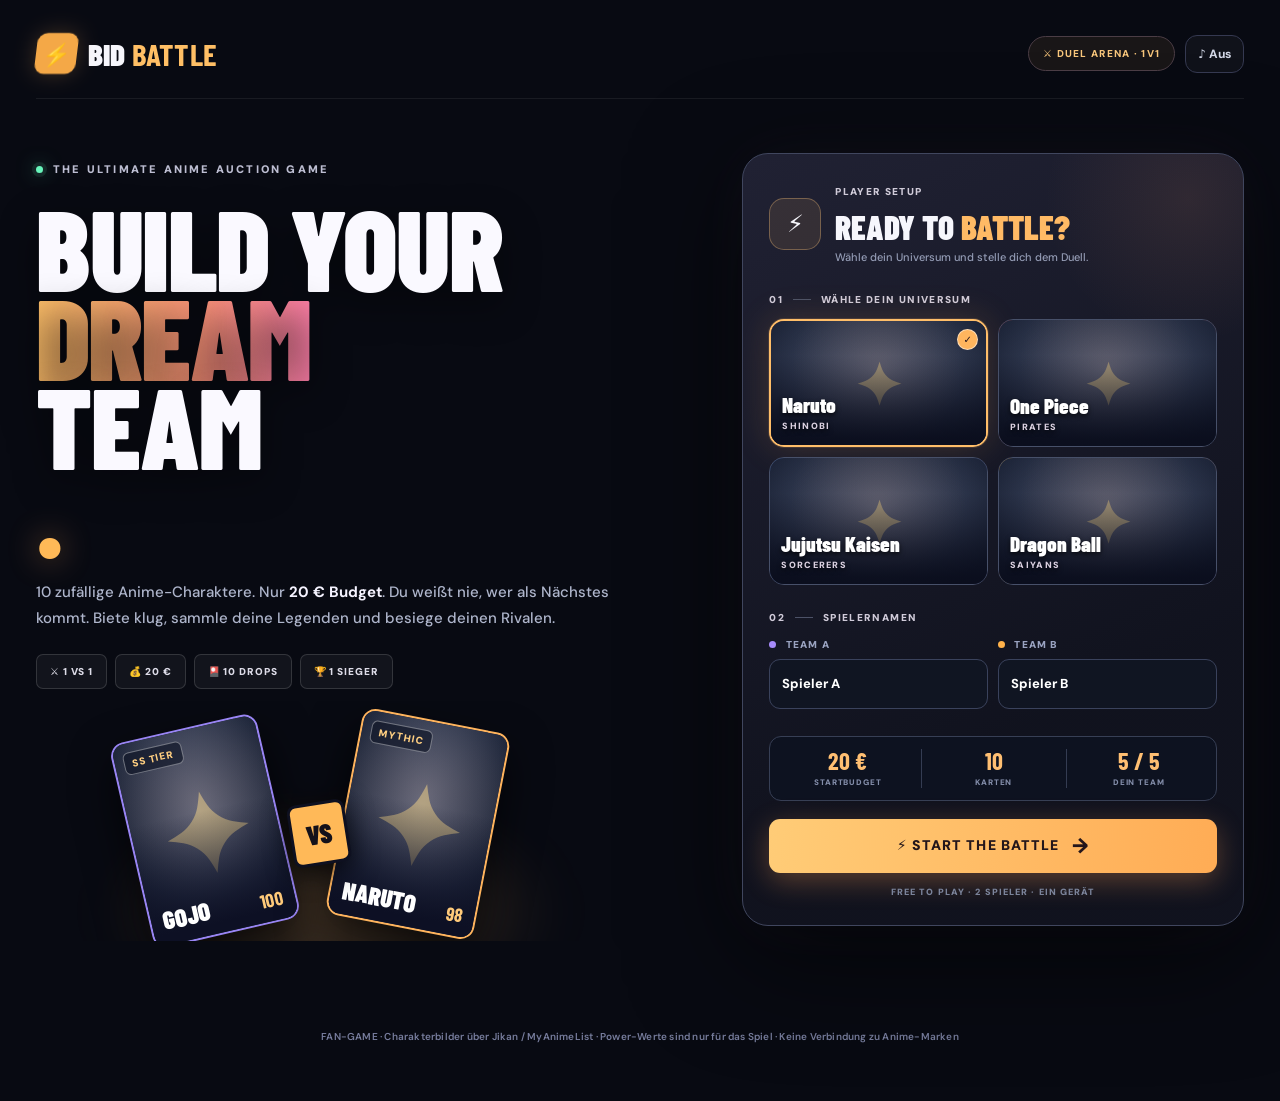
==== commit 153016bd: "BID BATTLE v2: new game show design, anime portraits, animated auction and finale" ====
--- a/bid-battle/index.html
+++ b/bid-battle/index.html
@@ -4,10 +4,17 @@
   <meta charset="UTF-8" />
   <meta name="viewport" content="width=device-width,initial-scale=1,viewport-fit=cover" />
   <meta name="theme-color" content="#0d1021" />
+  <link rel="manifest" href="./manifest.webmanifest" />
+  <link rel="icon" href="./icons/icon-192.png" type="image/png" />
+  <link rel="apple-touch-icon" href="./icons/icon-192.png" />
   <meta name="apple-mobile-web-app-capable" content="yes" />
   <meta name="apple-mobile-web-app-status-bar-style" content="black-translucent" />
   <meta name="description" content="Anime Bid Battle: Fordere deine Freunde zur geheimen Anime-Charakter-Auktion heraus." />
-  <title>BID BATTLE — Anime Auction Arena</title>
+  <title>BID BATTLE — Anime Auction Showdown</title>
+  <meta name="theme-color" content="#090b12" />
+  <link rel="preconnect" href="https://fonts.googleapis.com" />
+  <link rel="preconnect" href="https://fonts.gstatic.com" crossorigin />
+  <link href="https://fonts.googleapis.com/css2?family=Barlow+Condensed:wght@500;600;700;800;900&family=DM+Sans:wght@400;500;600;700;800;900&display=swap" rel="stylesheet" />
   <style>
     :root {
       --bg:#0c0e1b; --bg2:#111428; --surface:#171a30; --surface2:#1e223b;
@@ -99,16 +106,96 @@
     @media(max-width:680px){.gamehead>.pill{display:none}.shell{padding:17px 14px 35px}.topbar{margin-bottom:23px}.brand{font-size:24px}.pill{font-size:10px;padding:8px 10px}.hero{grid-template-columns:1fr;gap:14px;padding:5px 0 20px}.hero h1{font-size:clamp(72px,17vw,112px);margin:14px 0 20px}.hero p{font-size:14px;margin:0}.hero-art{display:none}.set-card{padding:18px;border-radius:21px}.features{margin:18px 0 22px}.gamehead{margin:0 0 13px}.gamehead h1{font-size:41px}.round-tracker{margin-bottom:14px}.game-grid{gap:8px}.auction-panel{padding:10px;border-radius:16px}.stage-top{padding:5px 7px 12px}.character-stage{height:245px;padding:18px}.character-symbol{font-size:118px;right:12px;top:7px}.character-stage h2{font-size:39px}.team-panel{padding:10px;min-width:0;border-radius:14px}.team-name{font-size:22px;margin-bottom:8px}.budget{padding:9px;margin-bottom:10px}.budget-value{font-size:25px}.budget-label{font-size:10px}.roster-item{padding:5px;min-height:43px;gap:6px}.roster-avatar{width:29px;height:29px;font-size:15px;border-radius:7px}.roster-info strong{font-size:10px}.roster-info small{font-size:9px}.roster-power{font-size:17px}.slot-index{font-size:14px}.team-kicker{font-size:9px}.final-panel{padding:11px}.final-name{font-size:25px}.final-score{font-size:55px}.final-grid{gap:8px}.end-header h1{font-size:53px}.final-panel .result-row{font-size:11px;padding:8px 7px}.topright{gap:5px}.tiny-btn{font-size:11px;padding:8px 9px}}
     @media(max-width:370px){.universe{padding:10px 7px}.uni-title{font-size:11px}.uni-sub{font-size:9px}.uni-icon{width:27px;height:27px}.name-input{padding:10px}.team-name{font-size:19px}}
     @media(prefers-reduced-motion:reduce){*,*::before,*::after{animation:none!important;scroll-behavior:auto!important;transition:none!important}}
+    /* BID BATTLE 2.0 — visual game system */
+    :root{--bg:#070910;--bg2:#0d101c;--surface:#111523;--surface2:#191e30;--text:#f8f7fd;--muted:#929bb4;--border:#30384d;--purple:#a78bfa;--purple2:#6a4ab1;--orange:#ffb24a;--green:#60e2ac;--pink:#ff6b8f;--shadow:0 26px 75px #0009;}
+    html{background:#080a12}body{background:#080a12;color:#f6f6fc;line-height:1.5;font-weight:500;}
+    body::before{background:radial-gradient(ellipse 38% 40% at 0% 0%,#31224b7c,transparent 82%),radial-gradient(ellipse 30% 40% at 95% 10%,#5a26315a,transparent 80%),radial-gradient(ellipse 40% 44% at 48% 95%,#192b514f,transparent 87%),#080a12;z-index:-2}
+    body::after{opacity:.23;background-image:linear-gradient(#ffffff09 1px,transparent 1px),linear-gradient(90deg,#ffffff09 1px,transparent 1px);background-size:62px 62px;mask-image:linear-gradient(90deg,transparent 0%,#000 22%,#000 85%,transparent)}
+    ::selection{background:#ffbd70;color:#11131e}
+    .shell{max-width:1370px;padding:21px 36px 55px}.topbar{padding:12px 0 24px;border-bottom:1px solid #ffffff12;margin-bottom:40px;position:relative;z-index:5}
+    .brand{font-family:'Barlow Condensed',Impact,sans-serif;font-size:31px;letter-spacing:.2px;font-weight:900;gap:11px}.brand b{color:#ffbf65}.logo{background:#f4a847;border-radius:10px;transform:skew(-7deg);height:41px;width:41px;box-shadow:0 0 22px #f8a85a3b;font-size:22px}
+    .pill{border:1px solid #4b3d45;background:#ffb96912;color:#f8c67b;letter-spacing:1.3px;font-size:10px}.tiny-btn{background:#ffffff09;color:#d2d7e6;min-height:36px;transition:.2s}
+    .tiny-btn:hover{background:#ffffff14;transform:translateY(-1px)}.eyebrow{font-size:11px;color:#ffbe67;letter-spacing:2px}
+    .hero{grid-template-columns:minmax(0,1.16fr) minmax(385px,.88fr);align-items:center;gap:45px;min-height:625px;padding:14px 0 62px}
+    .hero-left{position:relative;min-width:0}.hero-pretitle{display:inline-flex;align-items:center;gap:10px;letter-spacing:2.2px;font-weight:900;color:#bdbed2;font-size:11px;margin-bottom:19px}
+    .blinking-dot,.live-indicator{display:inline-block;flex:none;height:7px;width:7px;border-radius:99px;background:#68f5bb;box-shadow:0 0 0 4px #6be6b51a,0 0 19px #64efaeaa;animation:blink 2s ease-in-out infinite}@keyframes blink{50%{opacity:.55}}
+    .hero h1{font-family:'Barlow Condensed',Impact,sans-serif;font-weight:900;letter-spacing:-1.5px;font-size:clamp(72px,8.8vw,128px);line-height:.79;margin:6px 0 20px;color:#faf9ff;text-shadow:0 13px 39px #0007}
+    .hero h1 em{font-style:normal;background:linear-gradient(94deg,#ffc169,#ff957b 60%,#fe7eaa);background-clip:text;-webkit-background-clip:text;color:transparent;letter-spacing:-2px}
+    .hero h1 .hero-stop{color:#ffb957;text-shadow:0 0 32px #f9a15a77}.hero p{font-size:15px;line-height:1.75;color:#aeb5cb;max-width:580px}.hero p strong{color:#f5f3ff}
+    .hero-badges{display:flex;gap:8px;flex-wrap:wrap;margin-top:23px}.hero-badges span{border:1px solid #ffffff24;background:#ffffff0b;border-radius:7px;padding:9px 13px;font-size:10px;font-weight:900;letter-spacing:.9px;color:#dddce8}
+    .hero-showcase{position:relative;height:240px;margin:12px 0 -18px;isolation:isolate;overflow:hidden;max-width:590px}
+    .hero-shine{position:absolute;inset:auto 10% -80px;width:80%;height:220px;background:radial-gradient(ellipse,#ffba6850,transparent 68%);filter:blur(27px)}
+    .showcase-card{position:absolute;width:150px;height:210px;border:2px solid #ffffff60;border-radius:14px;overflow:hidden;background:#202539;box-shadow:0 20px 45px #000b}
+    .showcase-left{left:16%;top:25px;transform:rotate(-13deg);animation:floatCardA 5s ease-in-out infinite}.showcase-right{left:52%;top:18px;transform:rotate(11deg);animation:floatCardB 5.3s ease-in-out infinite}
+    @keyframes floatCardA{50%{transform:translateY(-9px) rotate(-11deg)}}@keyframes floatCardB{50%{transform:translateY(10px) rotate(10deg)}}
+    .showcase-left{border-color:#9985f4}.showcase-right{border-color:#ffb45d}.showcase-card .portrait-wrap{position:absolute;inset:0}
+    .showcase-card::after{content:'';position:absolute;inset:0;pointer-events:none;background:linear-gradient(0deg,#0d1024 5%,transparent 60%)}
+    .showcase-rank{position:absolute;z-index:2;top:9px;left:9px;background:#111628b0;border:1px solid #ffffff60;border-radius:6px;color:#ffcf81;font-size:10px;padding:3px 7px;font-weight:900;letter-spacing:1.1px}
+    .showcase-caption{position:absolute;z-index:2;bottom:12px;left:12px;right:12px;font-family:'Barlow Condensed',Impact,sans-serif;color:white;font-size:25px;font-weight:900;line-height:1;display:flex;justify-content:space-between;align-items:end}
+    .showcase-caption b{color:#ffca7a;font-size:19px}.showcase-vs{position:absolute;z-index:3;left:48%;top:101px;transform:translateX(-50%) rotate(-9deg);background:#ffb958;color:#13111a;border:3px solid #0e1020;box-shadow:0 6px 26px #000a;padding:8px 13px;border-radius:9px;font-family:'Barlow Condensed',Impact,sans-serif;font-weight:900;font-size:27px}
+    .set-card{border:1px solid #40465e;border-radius:26px;background:linear-gradient(155deg,#222336f2,#11131ff7 70%);padding:26px;box-shadow:0 30px 110px #0009,0 0 65px #4f405322;backdrop-filter:blur(14px)}
+    .set-card::before{background:radial-gradient(circle,#ee986d1a,transparent 70%)}.set-header{display:flex;align-items:center;gap:14px;margin:4px 0 28px}.set-header .set-icon{height:52px;width:52px;border:1px solid #ffc67c55;background:#ffbc691b;display:grid;place-items:center;border-radius:15px;font-size:24px;flex:none}
+    .set-header h2{margin:2px 0 1px;font-family:'Barlow Condensed',Impact,sans-serif;font-size:33px;font-weight:900;line-height:1}.set-header h2 span{color:#ffba65}.set-header p{font-size:11px;color:#949cb5;margin:6px 0 0;line-height:1.3}.section-label{font-size:10px;letter-spacing:1.35px;color:#d0cbd9;margin-bottom:12px;display:flex;align-items:center;gap:10px}
+    .section-line{width:18px;height:1px;background:#4c5267}.universes{gap:10px;margin-bottom:25px}.universe{height:128px;min-height:128px;position:relative;overflow:hidden;isolation:isolate;border:1px solid #475069;background:#191a29;padding:0;display:flex;align-items:end;border-radius:15px}
+    .universe:hover{transform:translateY(-3px);border-color:#fff8}.universe.active{border:2px solid #ffbe69;background:#191929;box-shadow:0 0 0 1px #ffbd6e22,0 0 35px #f2a6522e}
+    .uni-background{position:absolute;inset:0;z-index:-2;overflow:hidden;background:linear-gradient(140deg,#343953,#191929)}.universe:nth-child(1) .uni-background{background:linear-gradient(140deg,#c77a40,#343954)}.universe:nth-child(2) .uni-background{background:linear-gradient(140deg,#9f4649,#313e54)}.universe:nth-child(3) .uni-background{background:linear-gradient(140deg,#486aab,#30315a)}.universe:nth-child(4) .uni-background{background:linear-gradient(140deg,#b68b37,#46386b)}
+    .uni-background .portrait-wrap{position:absolute;inset:0}.uni-background img{object-position:50% 30%!important;filter:saturate(.88)}
+    .universe::after{content:'';position:absolute;inset:0;z-index:-1;background:linear-gradient(0deg,#090c1be8 5%,#090c1b1a 72%)}
+    .uni-details{display:flex;flex-direction:column;align-items:flex-start;padding:12px 11px;width:100%;text-shadow:0 2px 5px #000b}.uni-details b{font-family:'Barlow Condensed',Impact,sans-serif;font-size:21px;color:white;font-weight:900;line-height:1.05}.uni-details small{font-size:9px;letter-spacing:1.3px;font-weight:900;color:#d9cfdf;margin-top:4px}
+    .uni-check{position:absolute;top:8px;right:8px;border:1px solid #ffffff85;border-radius:50%;font-size:10px;background:#ffb55e;color:#24141b;display:none;width:21px;height:21px;align-items:center;justify-content:center;font-weight:900}.universe.active .uni-check{display:flex}
+    .names{margin-bottom:10px}.field label{font-size:10px;color:#9aa3c1;letter-spacing:1.2px}.name-input{background:#101522;border-color:#3a425c;min-width:0;padding:14px 12px;border-radius:11px;font-size:13px;font-weight:800}.name-input:focus{border-color:#ffba68;box-shadow:0 0 0 3px #ffba6815}
+    .game-rules-mini{display:grid;grid-template-columns:repeat(3,1fr);border:1px solid #373f55;background:#0d1220;border-radius:12px;margin:13px 0 18px;padding:12px 5px;text-align:center}
+    .game-rules-mini>div{display:grid;gap:3px}.game-rules-mini>div+div{border-left:1px solid #343c52}.game-rules-mini b{color:#ffbf72;font-family:'Barlow Condensed',Impact,sans-serif;font-size:24px;line-height:1}.game-rules-mini span{font-size:8px;letter-spacing:.9px;font-weight:900;color:#828ca8}
+    .primary{background:linear-gradient(97deg,#ffcc77,#ffac55);color:#24161b;border-radius:11px;font-weight:900;letter-spacing:1.1px;box-shadow:0 8px 28px #ff9e5550;min-height:54px;gap:13px;transition:transform .16s,box-shadow .16s,filter .16s}.primary:hover:not(:disabled){transform:translateY(-2px);box-shadow:0 12px 34px #ffa65863}.primary span{font-size:21px;line-height:.5}.secondary{background:#191e2e;border-color:#49516b;border-radius:10px;letter-spacing:.7px}.subtext{font-size:9px;color:#7b849b;letter-spacing:1.1px;font-weight:900;margin-top:13px}
+    .portrait-wrap{position:relative;display:block;overflow:hidden;background:radial-gradient(ellipse at 50% 40%,#56617d,#1c2438 85%)}.portrait-wrap img{width:100%;height:100%;object-fit:cover;object-position:center 22%;opacity:0;transition:opacity .45s ease,transform .7s ease;position:relative;z-index:1;display:block}.portrait-wrap img.loaded{opacity:1}.portrait-fallback{display:grid;position:absolute;inset:0;place-items:center;font-family:'Barlow Condensed',Impact,sans-serif;font-size:58px;color:#ffdd8a7d;font-weight:900;background:radial-gradient(circle at 50% 35%,#f5aa6d22,transparent 65%)}
+    .showcase-card .portrait-fallback{font-size:110px}.portrait-wrap:has(img.loaded) .portrait-fallback{opacity:0}
+    /* Arena */
+    .arena-screen{max-width:1310px;margin:auto}.gamehead{align-items:center;margin:0 0 17px}.gamehead h1{font-size:62px;line-height:.92}.round-now{color:#ffbc68}.round-total{font-size:.56em;color:#66718d}.arena-separator{color:#68718d;margin:0 7px}.arena-status{font-weight:900;color:#c9d3de;font-size:10px;letter-spacing:1.5px;background:#ffffff0b;border:1px solid #41475e;padding:11px 16px;border-radius:9px;display:flex;gap:11px;align-items:center}
+    .round-tracker{margin-bottom:24px;gap:5px}.round-dot{height:6px;background:#333b51;border-radius:3px}.round-dot.past{background:#8175dd}.round-dot.current{background:#ffb855;box-shadow:0 0 14px #ffae6099;animation:trackPulse 1.5s ease-in-out infinite}@keyframes trackPulse{50%{filter:brightness(1.7)}}
+    .game-grid{grid-template-columns:minmax(204px,.92fr) minmax(370px,1.37fr) minmax(204px,.92fr);align-items:start;gap:16px}
+    .team-panel,.auction-panel,.final-panel,.history-panel{border:1px solid #3a4258;background:linear-gradient(155deg,#1a1f30,#101522);border-radius:18px;box-shadow:0 16px 54px #0006}.team-panel{padding:17px 14px;min-height:640px}.team-panel.team-a{border-top:3px solid #a68afa}.team-panel.team-b{border-top:3px solid #ffb767}.team-brandline{display:flex;justify-content:space-between;align-items:center;gap:5px}.team-kicker{font-size:10px;letter-spacing:1.25px;color:#c7bbf0}.team-b .team-kicker,.final-panel.b .team-kicker{color:#fbc07b}.team-count{font-size:9px;color:#7d8ba9;letter-spacing:1px;font-weight:900}
+    .team-name{font-size:36px;margin:5px 0 18px;line-height:.95}.budget{background:#0b1221;border:1px solid #303d58;border-radius:10px;padding:13px 12px;gap:8px}.budget>div{min-width:0;flex:1}.budget-label{display:block;font-size:9px;letter-spacing:.3px;color:#98a7c2}.budget-value{font-size:32px;white-space:nowrap;color:#a793fc}.team-b .budget-value{color:#ffc17e}.budget-bar{margin-top:9px;width:100%;height:5px;border-radius:5px;background:#303a50;display:block;overflow:hidden}.budget-bar i{height:100%;background:#a992f6;display:block;border-radius:5px;transition:width .4s}.team-b .budget-bar i{background:#ffc070}
+    .roster-header{display:flex;justify-content:space-between;color:#9da9c2;letter-spacing:1px;font-size:9px;font-weight:900;margin:22px 2px 11px}.roster-header span{color:#d8dcea}.team-roster{gap:9px}.roster-item{min-height:68px;gap:10px;padding:7px;background:#ffffff07;border-color:#364057;border-radius:10px}.roster-item:not(.empty){background:linear-gradient(110deg,#ffffff0e,#ffffff04)}.roster-item.empty{background:#11172594;border:1px dashed #3c455d}
+    .roster-avatar{height:53px;width:47px;border-radius:7px;background:linear-gradient(145deg,var(--ac),#172137);padding:0;overflow:hidden}.roster-avatar .portrait-wrap{height:100%;width:100%}.roster-avatar .portrait-fallback{font-size:25px}.roster-info strong{font-size:12px;color:#f1f1fa}.roster-info small{font-size:10px}.roster-power{font-size:21px;color:#ffce89;white-space:nowrap}.roster-power small{font-size:9px;color:#7d8fa8;letter-spacing:.3px}.slot-index{color:#505a73;font-size:21px}.slot-description{font-size:9px;color:#77849e;letter-spacing:1px;font-weight:900}.slot-plus{margin-left:auto;color:#3f4a60;font-size:20px;padding-right:7px}
+    .auction-panel{padding:15px;border-top:3px solid #ffb764;min-height:650px}.stage-top{padding:4px 5px 15px}.stage-top span:first-child{color:#efebf5;font-size:11px;display:flex;align-items:center;gap:10px;letter-spacing:1.35px}.stage-top em{font-style:normal;color:#75819e}.stage-top .live-indicator{background:#ff8f72;box-shadow:0 0 0 4px #ff98701b,0 0 14px #ffae70}.rarity{background:#e7a34a20;border:1px solid #ffc67d77;color:#ffce87;padding:7px 11px;font-size:10px}
+    .character-stage{height:380px;position:relative;border:1px solid #ffffff3a;border-radius:14px;overflow:hidden;padding:0;display:block;background:radial-gradient(ellipse at 68% 47%,var(--shade),transparent 69%),linear-gradient(145deg,#2d314d,#0a1220 78%)}
+    .character-stage::before{content:'';position:absolute;z-index:0;left:38%;top:14%;height:250px;width:250px;box-shadow:0 0 0 15px #ffffff06,0 0 0 65px #ffffff04;transform:none;border:1px solid #ffffff24}
+    .character-stage::after{z-index:2;background:linear-gradient(90deg,#0e1429e8 0%,#15192d40 45%,#0b12211c 100%),linear-gradient(0deg,#080b16ed,transparent 59%);pointer-events:none}
+    .stage-beam{position:absolute;z-index:0;width:400px;height:400px;right:-100px;top:-40px;background:radial-gradient(circle,var(--shade),transparent 65%);filter:blur(20px);animation:auraBeat 4s ease-in-out infinite}.stage-orbit{position:absolute;z-index:1;right:5%;top:16%;border:2px dashed #ffffff44;height:270px;width:270px;border-radius:50%;animation:spin 48s linear infinite}
+    @keyframes auraBeat{50%{opacity:.55;transform:scale(1.16)}}
+    .stage-portrait{position:absolute;inset:0 0 0 36%;width:64%;height:100%;z-index:1;background:transparent;overflow:hidden;mask-image:linear-gradient(90deg,transparent 0%,#000 18%)}
+    .stage-portrait img{object-fit:cover;object-position:50% 17%;animation:artReveal .7s cubic-bezier(.14,.65,.34,1.1) both;transform-origin:center 30%;filter:contrast(1.06) saturate(1.07)}
+    @keyframes artReveal{from{transform:scale(1.23) translateY(23px)}to{transform:scale(1) translateY(0)}}.stage-portrait .portrait-fallback{background:radial-gradient(ellipse,#ffffff26,transparent 70%);font-size:185px}
+    .stage-sticker{position:absolute;z-index:4;right:14px;top:15px;background:#faba63;color:#221521;padding:9px 11px;font:900 16px/.81 'Barlow Condensed',Impact,sans-serif;transform:rotate(10deg);border:3px solid #111727;box-shadow:0 5px 15px #0007;text-align:center;letter-spacing:.3px}.card-copy{position:absolute;z-index:5;left:22px;bottom:20px;right:10px;max-width:95%;pointer-events:none}.character-index{font:900 11px 'DM Sans',sans-serif;color:#ffcb83;letter-spacing:1.4px}.character-stage h2{font-size:clamp(38px,4.5vw,61px);line-height:.87;max-width:95%;margin:8px 0 10px;text-shadow:0 3px 23px #000c}.character-description{font-size:12px;color:#e4dff1;letter-spacing:.5px}
+    .character-stats{margin:11px 0 8px}.stat{background:#101727;border-color:#364058;border-radius:10px;padding:10px 12px}.stat span{font-size:9px;color:#929cb8}.stat b{font-size:28px}.stat b small{font-size:12px;color:#8c91ac;font-family:DM Sans,sans-serif}
+    .bid-zone{padding:12px 4px 2px}.bid-title{font-size:26px}.bid-heading{align-items:center}.bid-side{background:#ffffff0b;padding:6px 8px;border-radius:7px;max-width:50%;overflow:hidden;text-overflow:ellipsis;white-space:nowrap}.bid-turn{margin:3px 0 8px;color:#9ba6be}.bid-turn strong{color:#e9e5f4}.bid-meter{margin:0 0 6px;display:flex;justify-content:space-between;align-items:center;border:1px solid #3a425e;border-radius:12px;background:#11182a;padding:10px 15px;text-align:left}.bid-meter-label{letter-spacing:1.3px;font-size:9px;font-weight:900;color:#909ab5}.bid-amount{font-size:59px;line-height:.8}.bid-euro{font-size:30px}.bid-remaining{text-align:right;font-size:9px;color:#8390a8;font-weight:900;letter-spacing:.9px}.bid-remaining strong{font:900 26px 'Barlow Condensed',Impact,sans-serif;color:#f0e9fa;letter-spacing:0}
+    .bid-slider{margin:13px 0 12px;height:6px;accent-color:#ffb75e}.quick-bids{margin:0 0 13px}.quick-bids button{border-radius:8px;padding:11px 6px;border-color:#404962;background:#20283a;font-size:10px;letter-spacing:.3px;transition:.18s}.quick-bids button:hover:not(:disabled){background:#40394a;transform:translateY(-2px)}.quick-bids button:last-child{color:#ffc87e;border-color:#8b693c}.bid-notice{font-size:10px;margin:11px 0 0}
+    .handoff{min-height:520px;border:1px solid #6f5c91;background:radial-gradient(ellipse at center,#2d244c,#0e1423 85%);gap:6px}.handoff-icon{font-size:65px;filter:drop-shadow(0 0 30px #b39cf78b);animation:float 3s ease-in-out infinite}.handoff h2{font-size:55px;line-height:.88;margin:12px 0}.handoff p{line-height:1.65}.handoff p strong{color:#ffc57e}.handoff button{margin-top:20px;font-size:11px}
+    .reveal{padding:25px 8px 10px}.reveal-emblem{font-size:62px;animation:victoryZoom .65s cubic-bezier(.18,.85,.24,1.2) both;filter:drop-shadow(0 0 30px #ffb96065)}@keyframes victoryZoom{from{transform:scale(.4) rotate(-20deg);opacity:0}to{transform:scale(1);opacity:1}}
+    .reveal h2{font-size:50px;overflow-wrap:anywhere}.reveal h2 span{color:#ffbd70}.reveal p{font-weight:800;color:#aeb6ce}.bid-compare{gap:10px;margin:22px 0}.compare-tile{border-radius:10px;border:1px solid #404961;padding:14px 8px;font-size:10px}.compare-tile b{font-size:40px;color:#ffc67e;margin-top:6px}.legend{background:#111725;border-color:#2d3449;color:#8994ad;padding:13px 15px;margin-top:21px}.legend-inline{letter-spacing:1px;font-weight:900;font-size:10px;color:#75829c;margin-top:16px}.foot{font-weight:600;letter-spacing:.2px}
+    /* Victory / team cards */
+    .end-header{margin-bottom:28px}.end-header h1{font-size:clamp(55px,8vw,100px);line-height:.86}.end-header h1 span{color:#ffbb69}.end-header p{letter-spacing:1px;text-transform:uppercase;font-weight:900;font-size:11px}
+    .winner-card{position:relative;overflow:hidden;max-width:840px;background:radial-gradient(ellipse at 50% -30%,#ffb55e68,transparent 67%),radial-gradient(ellipse at 20% 100%,#a180ff22,transparent 70%),#1a1928;border:1px solid #ffce8499;padding:28px 12px 35px;box-shadow:0 0 70px #ffad6332;isolation:isolate}
+    .winner-card::before{content:'';position:absolute;inset:0;z-index:-1;background:repeating-linear-gradient(60deg,transparent,transparent 26px,#ffffff06 27px,#ffffff06 29px)}
+    .trophy{font-size:56px;animation:float 3.5s ease-in-out infinite}.winner-tag{font-size:12px;color:#ffd88c}.winner-name{font-size:clamp(51px,8vw,93px);line-height:.9;text-transform:uppercase;text-shadow:0 5px 20px #0008}.winner-note{font-weight:800;font-size:11px;letter-spacing:.5px;margin-top:14px}
+    .confetti-sparks i{position:absolute;width:6px;height:13px;top:-18px;left:calc(4% + var(--i)*5.2%);background:#ffce82;animation:fall 3.4s linear infinite;animation-delay:calc(var(--i)*-.19s);opacity:.8;transform:rotate(25deg)}.confetti-sparks i:nth-child(3n){background:#ab93fd}.confetti-sparks i:nth-child(4n){background:#ef83a6}@keyframes fall{0%{top:-8%;transform:rotate(10deg)}100%{top:110%;transform:rotate(720deg)}}
+    .final-grid{max-width:940px;margin:0 auto}.final-panel{padding:18px;border-radius:17px}.final-name{font-size:37px}.final-score{font-size:69px}.final-score span{font-size:17px;color:#8490b0}.score-label{font-size:9px}.result-row{padding:5px 9px 5px 5px;align-items:center;gap:10px;min-height:55px}.result-row .portrait-wrap{height:44px;width:39px;flex:none;border-radius:7px}.result-row .portrait-fallback{font-size:21px}.result-row span{font-size:12px;flex:1}.result-row strong{font:900 24px 'Barlow Condensed',Impact,sans-serif;color:#fbc47d}.result-roster{gap:7px;margin:17px 0}.synergy-section{line-height:1.8}.final-actions .primary,.final-actions .secondary{min-height:48px;font-size:11px}
+    @media(max-width:1120px){.shell{padding:20px 24px 50px}.game-grid{grid-template-columns:minmax(170px,.9fr) minmax(320px,1.5fr) minmax(170px,.9fr);gap:10px}.team-panel{padding:13px 9px}.roster-power small{display:none}.hero{gap:18px}.hero h1{font-size:clamp(75px,9vw,110px)}}
+    @media(max-width:940px){.hero{grid-template-columns:1fr;gap:33px;max-width:710px;margin:0 auto}.hero-left{min-height:0}.hero h1{font-size:clamp(82px,14vw,125px)}.hero-showcase{display:none}.set-card{padding:24px}.game-grid{grid-template-columns:1fr 1fr;gap:12px}.center-content{grid-column:1/-1;grid-row:1}.team-panel{min-height:0;padding:14px}.auction-panel{max-width:650px;margin:0 auto;min-height:0}.roster-item{min-height:57px}.roster-avatar{width:39px;height:42px}.gamehead h1{font-size:53px}}
+    @media(max-width:680px){.shell{padding:10px 12px 40px}.topbar{padding:10px 0 18px;margin-bottom:26px}.brand{font-size:26px}.logo{height:36px;width:36px}.topright .pill{display:none}.topright{gap:6px}.tiny-btn{padding:7px 9px;font-size:10px}.hero{padding:6px 0}.hero h1{font-size:clamp(72px,15.7vw,109px)}.hero-pretitle{font-size:9px;letter-spacing:1.5px}.hero p{font-size:13px}.hero-badges{margin-bottom:12px}.hero-badges span{font-size:9px;padding:8px}.set-card{padding:17px;border-radius:21px}.set-header{margin-bottom:22px}.set-header h2{font-size:27px}.set-header .set-icon{width:43px;height:43px}.universe{height:112px;min-height:112px}.uni-details b{font-size:19px}.uni-details small{font-size:8px}.names{gap:8px}.name-input{font-size:12px;padding:11px 9px}.gamehead{margin:0 0 13px}.gamehead h1{font-size:47px}.gamehead .eyebrow{font-size:10px}.arena-status{display:none}.round-tracker{margin-bottom:15px}.auction-panel{padding:9px;border-radius:13px}.character-stage{height:310px}.character-stage h2{font-size:clamp(38px,10vw,53px)}.card-copy{bottom:19px;left:17px}.character-index{font-size:10px}.stage-portrait{left:30%;width:70%}.stage-sticker{font-size:12px;right:11px;top:11px}.stage-orbit{width:220px;height:220px}.character-stats{gap:7px}.stat{padding:9px}.stat span{font-size:8px}.stat b{font-size:24px}.stat b small{font-size:9px}.bid-title{font-size:24px}.bid-side{font-size:9px}.bid-zone{padding:9px 3px}.bid-turn{font-size:11px}.bid-amount{font-size:54px}.quick-bids{gap:4px}.quick-bids button{padding:9px 3px}.game-grid{gap:8px}.team-panel{padding:11px 7px;border-radius:13px}.team-name{font-size:25px;margin:5px 0 12px}.team-kicker,.team-count{font-size:8px}.budget{padding:8px 8px;display:block}.budget-value{display:block;margin-top:7px;font-size:29px}.budget-label{font-size:8px}.budget-bar{margin-top:6px}.roster-header{margin:12px 1px 9px}.roster-item{min-height:48px;gap:5px;padding:4px;border-radius:7px}.roster-avatar{width:32px;height:36px}.roster-info strong{font-size:10px;white-space:normal;line-height:1.1;display:-webkit-box;-webkit-line-clamp:2;-webkit-box-orient:vertical;overflow:hidden}.roster-info small{display:none}.roster-power{font-size:16px}.slot-description{font-size:8px}.slot-index{font-size:16px}.slot-plus{font-size:14px;padding:0}.end-header h1{font-size:58px}.winner-name{font-size:57px}.final-grid{gap:9px}.final-panel{padding:10px}.final-name{font-size:26px}.final-score{font-size:51px}.final-score span{font-size:12px}.result-row{gap:5px;padding:4px}.result-row .portrait-wrap{width:30px;height:36px}.result-row span{font-size:10px}.result-row strong{font-size:19px}.score-total{font-size:10px}.handoff{min-height:390px;padding:28px 15px}.handoff h2{font-size:44px}}
+    @media(max-width:370px){.roster-power{display:none}.roster-avatar{width:32px;flex-shrink:0}.gamehead h1{font-size:42px}.universe{height:102px;min-height:102px}.uni-details b{font-size:17px}}
+    @media(prefers-reduced-motion:reduce){.showcase-card,.confetti-sparks i,.stage-portrait img,.stage-beam,.stage-orbit,.trophy{animation:none!important}}
+
   </style>
 </head>
 <body>
   <main class="shell">
     <header class="topbar">
       <div class="brand"><span class="logo" aria-hidden="true">⚡</span><span>BID <b>BATTLE</b></span></div>
-      <div class="topright"><span class="pill">ANIME AUCTION ARENA</span><button class="tiny-btn" id="resetTop" hidden type="button">↺ Neu starten</button></div>
+      <div class="topright"><span class="pill">⚔ DUEL ARENA · 1v1</span><button class="tiny-btn" id="soundToggle" type="button" title="Sound aktivieren" aria-label="Sound aktivieren">♪ Aus</button><button class="tiny-btn" id="resetTop" hidden type="button">↺ Neu starten</button></div>
     </header>
     <div id="app" aria-live="polite"></div>
-    <footer class="foot">Fangemachtes Anime-Partyspiel · Bewertungen dienen nur dem Spiel · Keine offizielle Verbindung zu den Anime-Marken</footer>
+    <footer class="foot">FAN-GAME · Charakterbilder über Jikan / MyAnimeList · Power-Werte sind nur für das Spiel · Keine Verbindung zu Anime-Marken</footer>
   </main>
   <script>
     'use strict';
@@ -153,6 +240,7 @@
     function loadSave(){try{const s=JSON.parse(localStorage.getItem(SAVE_KEY));if(!s||!catalog[s.universe]||!Array.isArray(s.order)||s.order.length!==TOTAL||!Array.isArray(s.teams)||s.teams.length!==2||!Array.isArray(s.money)||s.money.length!==2||!Array.isArray(s.names)||s.names.length!==2||typeof s.round!=='number'||s.round<0||s.round>TOTAL||!['auction','handoff','reveal','final'].includes(s.phase))return null;return s;}catch(e){return null}}
     function clearSave(){try{localStorage.removeItem(SAVE_KEY)}catch(e){}}
     function newGame(sameSet=false){
+      gameSound('reveal');
       const universe=sameSet && state?state.universe:setup.universe;
       const names=sameSet && state?state.names:[setup.names[0].trim().slice(0,16)||'Spieler A',setup.names[1].trim().slice(0,16)||'Spieler B'];
       const order=sameSet && state?[...state.order]:shuffle(catalog[universe].entries.map((_,i)=>i)).slice(0,TOTAL);
@@ -180,13 +268,13 @@
       if(full(0)||full(1)){
         state.automatic=[];
         while(state.round<TOTAL){const w=chooseAutoRecipient();state.automatic.push(giveCharacter(w,0,'Restverteilung',[0,0]));}
-        state.phase='final';save();return;
+        state.phase='final';save();gameSound('victory');return;
       }
       // Both budgets exhausted: distribute all remaining characters without a further auction.
       if(!eligibility(0)&&!eligibility(1)){
         state.automatic=[];
         while(state.round<TOTAL){const w=chooseAutoRecipient();state.automatic.push(giveCharacter(w,0,'Ohne Budget zugeteilt',[0,0]));}
-        state.phase='final';save();return;
+        state.phase='final';save();gameSound('victory');return;
       }
       state.phase='auction';state.bids=[null,null];state.turn=eligibility(0)?0:1;
       if(!eligibility(0))state.bids[0]=0;
@@ -198,7 +286,7 @@
       const i=state.turn;
       if(!eligibility(i))return;
       if(!Number.isInteger(amount)||amount<0||amount>state.money[i])return;
-      state.bids[i]=amount;
+      state.bids[i]=amount;gameSound('bid');
       const other=1-i;
       if(state.bids[other]===null){state.turn=other;state.phase='handoff';}
       else resolveAuction();
@@ -214,71 +302,152 @@
       else if(b>a){winner=1;reason='Höchstes Gebot'}
       else {winner=chooseAutoRecipient();reason=a===0?'Beide passen – Gratiszuteilung':'Gleichstand – Teamregel';}
       state.last=giveCharacter(winner,state.bids[winner],reason,[a,b]);
-      state.phase='reveal';
+      state.phase='reveal';gameSound('reveal');
     }
     function afterReveal(){
       if(!state||state.phase!=='reveal')return;
       prepareRound();save();render();window.scrollTo({top:0,behavior:'smooth'});
     }
     function startNew(){if(!state)return;const ok=confirm('Aktuelles Spiel wirklich beenden und zur Startseite wechseln?');if(!ok)return;clearSave();state=null;render();}
+    function portrait(name,cssClass='portrait',important=false){
+      return `<div class="portrait-wrap ${cssClass}"><img data-photo-char="${safe(name)}" alt="${safe(name)}" loading="${important?'eager':'lazy'}" decoding="async" /><span class="portrait-fallback" aria-hidden="true">✦</span></div>`;
+    }
     function teamPanel(i){
       const team=state.teams[i],empty=TEAM_SIZE-team.length;
-      const rows=team.map(id=>{const c=charOf(id);return `<div class="roster-item"><div class="roster-avatar" style="--ac:${c.color}">${safe(c.symbol)}</div><div class="roster-info"><strong>${safe(c.name)}</strong><small>${safe(c.role)}</small></div><span class="roster-power">${c.power}</span></div>`}).join('')+Array.from({length:empty},(_,j)=>`<div class="roster-item empty"><span class="slot-index">0${team.length+j+1}</span><span style="font-size:10px;font-weight:800">Freier Platz</span></div>`).join('');
-      return `<section class="team-panel team-${i?'b':'a'}" aria-label="Team ${i?'B':'A'}"><div class="team-kicker">TEAM ${i?'B':'A'} · ${team.length}/5</div><h2 class="team-name">${safe(state.names[i])}</h2><div class="budget"><span class="budget-label">RESTBUDGET</span><strong class="budget-value">${money(state.money[i])}</strong></div><div class="team-roster">${rows}</div></section>`;
+      const rows=team.map(id=>{const c=charOf(id);return `<div class="roster-item"><div class="roster-avatar" style="--ac:${c.color}">${portrait(c.name,'roster-photo')}</div><div class="roster-info"><strong>${safe(c.name)}</strong><small>${safe(c.role)}</small></div><span class="roster-power">${c.power}<small> PWR</small></span></div>`}).join('')+Array.from({length:empty},(_,j)=>`<div class="roster-item empty"><span class="slot-index">0${team.length+j+1}</span><span class="slot-description">LEERER SLOT</span><span class="slot-plus">+</span></div>`).join('');
+      return `<section class="team-panel team-${i?'b':'a'}" aria-label="Team ${i?'B':'A'}"><div class="team-brandline"><span class="team-kicker">● TEAM ${i?'B':'A'}</span><span class="team-count">${team.length} / 5 KARTEN</span></div><h2 class="team-name">${safe(state.names[i])}</h2><div class="budget"><div><span class="budget-label">VERFÜGBARES BUDGET</span><span class="budget-bar"><i style="width:${state.money[i]/BUDGET*100}%"></i></span></div><strong class="budget-value">${money(state.money[i])}</strong></div><div class="roster-header">DEIN KADER <span>${team.length}/5</span></div><div class="team-roster">${rows}</div></section>`;
     }
     function characterCard(){
-      const onReveal=state.phase==='reveal';const shownIndex=onReveal?state.last.round:state.round+1;const c=charOf(onReveal?state.last.id:state.order[state.round]);const rarity=c.power>=97?'MYTHISCH':c.power>=92?'LEGENDÄR':c.power>=86?'EPISCH':'SELTEN';
-      return `<div class="stage-top"><span>AKTUELLER DROP</span><span class="rarity">✦ ${rarity}</span></div>
-        <div class="character-stage fade-in" style="--light:${c.color}99;--shade:${c.color}77">
-          <span class="character-symbol" aria-hidden="true">${safe(c.symbol)}</span>
-          <span class="character-index">${String(shownIndex).padStart(2,'0')} / ${TOTAL} · ${safe(c.faction)}</span>
-          <h2>${safe(c.name)}</h2><span class="character-description">${safe(c.role)}</span></div>
-        <div class="character-stats"><div class="stat"><span>Power</span><b class="highlight">${c.power}</b></div><div class="stat"><span>Typ</span><b style="font-size:16px">${safe(c.faction)}</b></div></div>`;
+      const onReveal=state.phase==='reveal',shownIndex=onReveal?state.last.round:state.round+1,c=charOf(onReveal?state.last.id:state.order[state.round]);
+      const rarity=c.power>=97?'MYTHISCH':c.power>=92?'LEGENDÄR':c.power>=86?'EPISCH':'RARE';
+      return `<div class="stage-top"><span><i class="live-indicator"></i> LIVE DROP <em>#${String(shownIndex).padStart(2,'0')}</em></span><span class="rarity">✦ ${rarity}</span></div>
+      <div class="character-stage" style="--light:${c.color};--shade:${c.color}66">
+        <div class="stage-beam"></div><div class="stage-orbit"></div>${portrait(c.name,'stage-portrait',true)}
+        <div class="stage-sticker">NEW<br>DROP!</div>
+        <div class="card-copy"><span class="character-index">◈ ${safe(c.faction)} · ${String(shownIndex).padStart(2,'0')} / ${TOTAL}</span><h2>${safe(c.name)}</h2><span class="character-description">${safe(c.role)}</span></div>
+      </div>
+      <div class="character-stats"><div class="stat"><span>POWER LEVEL</span><b class="highlight">${c.power} <small>/ 100</small></b></div><div class="stat"><span>FRAKTION</span><b style="font-size:17px">${safe(c.faction)}</b></div></div>`;
     }
     function bidStage(){
       if(state.phase==='handoff'){
         const i=state.turn;
-        return `<div class="handoff fade-in"><div class="handoff-icon">🔒</div><h2>HANDY WEITERGEBEN</h2><p>Das Gebot wurde gespeichert und bleibt geheim. Jetzt ist <strong style="color:white">${safe(state.names[i])}</strong> dran.</p><button id="revealBidding" class="primary" type="button">Ich bin ${safe(state.names[i])} →</button></div>`;
+        return `<div class="handoff fade-in"><div class="handoff-icon">🔒</div><div class="eyebrow">GEBOT GESPEICHERT</div><h2>GEHEIME<br>ÜBERGABE</h2><p>Gib dein Gerät an <strong>${safe(state.names[i])}</strong> weiter. Das vorherige Gebot bleibt versteckt.</p><button id="revealBidding" class="primary" type="button">ICH BIN ${safe(state.names[i])} <span>→</span></button></div>`;
       }
       if(state.phase==='reveal'){
-        const e=state.last,c=charOf(e.id);const free=e.price===0;
-        return `<div class="reveal fade-in"><div class="reveal-emblem">${free?'🎁':'🏆'}</div><div class="eyebrow" style="color:#ffd19b">${safe(c.name)} geht an</div><h2>${safe(state.names[e.winner])}!</h2><p>${safe(e.reason)} · ${free?'Kostenlos erhalten':money(e.price)+' bezahlt'}</p><div class="bid-compare"><div class="compare-tile">${safe(state.names[0])}<b>${money(e.bids[0])}</b></div><div class="compare-tile">${safe(state.names[1])}<b>${money(e.bids[1])}</b></div></div><button id="nextRound" type="button" class="primary full">${state.round===TOTAL?'Finale ansehen':'Nächster Charakter'} →</button></div>`;
+        const e=state.last,c=charOf(e.id),free=e.price===0;
+        return `<div class="reveal fade-in"><div class="reveal-emblem">${free?'🎁':'🏆'}</div><div class="eyebrow" style="color:#ffd19b">${safe(c.name)} GEHT AN</div><h2>${safe(state.names[e.winner])}<span>!</span></h2><p>${safe(e.reason)} · ${free?'GRATIS':money(e.price)+' BEZAHLT'}</p><div class="bid-compare"><div class="compare-tile">TEAM A · ${safe(state.names[0])}<b>${money(e.bids[0])}</b></div><div class="compare-tile">TEAM B · ${safe(state.names[1])}<b>${money(e.bids[1])}</b></div></div><button id="nextRound" type="button" class="primary full">${state.round===TOTAL?'ZUM GROSSEN FINALE':'NÄCHSTEN DROP ENTHÜLLEN'} <span>→</span></button></div>`;
       }
       const i=state.turn,p=state.names[i],cash=state.money[i];
-      return `<div class="bid-zone fade-in"><div class="bid-heading"><span class="bid-title">DEIN GEBOT</span><span class="bid-side">${safe(p)} · max. ${money(cash)}</span></div>
-      <p class="bid-turn">Biete jetzt auf diesen Charakter. Der andere Spieler sieht dein Gebot nicht.</p>
-      <div class="bid-meter"><strong id="bidAmount" class="bid-amount">${draftAmount}</strong><span class="bid-euro">€</span></div>
+      return `<div class="bid-zone fade-in"><div class="bid-heading"><span class="bid-title">SETZE DEIN GEBOT</span><span class="bid-side">TEAM ${i?'B':'A'} · ${safe(p)}</span></div>
+      <p class="bid-turn">Wie viel ist dir dieser Kämpfer wert? <strong>Dein Gebot ist geheim.</strong></p>
+      <div class="bid-meter"><div><div class="bid-meter-label">DEIN ANGEBOT</div><strong id="bidAmount" class="bid-amount">${draftAmount}</strong><span class="bid-euro">€</span></div><div class="bid-remaining">BUDGET<br><strong>${money(cash)}</strong></div></div>
       <input aria-label="Gebot in Euro" id="bidSlider" class="bid-slider" type="range" min="0" max="${cash}" step="1" value="${draftAmount}" />
-      <div class="quick-bids"><button type="button" data-quick="0">Passen</button><button type="button" data-quick="3" ${cash<3?'disabled':''}>3 €</button><button type="button" data-quick="5" ${cash<5?'disabled':''}>5 €</button><button type="button" data-quick="10" ${cash<10?'disabled':''}>10 €</button><button type="button" data-quick="max">Alles</button></div>
-      <button id="submitBid" class="primary full" type="button">Gebot geheim abgeben →</button>
-      <p class="bid-notice">Du kennst die kommenden Charaktere nicht. Behalte dein Budget im Blick.</p></div>`;
+      <div class="quick-bids"><button type="button" data-quick="0">PASS</button><button type="button" data-quick="3" ${cash<3?'disabled':''}>3 €</button><button type="button" data-quick="5" ${cash<5?'disabled':''}>5 €</button><button type="button" data-quick="10" ${cash<10?'disabled':''}>10 €</button><button type="button" data-quick="max">ALL IN</button></div>
+      <button id="submitBid" class="primary full" type="button">🔒 GEBOT ABGEBEN <span>→</span></button>
+      <p class="bid-notice">Der nächste Charakter bleibt geheim. Strategisch bieten!</p></div>`;
     }
     function getSynergies(ids){const names=ids.map(id=>charOf(id).name);return (synergyRules[state.universe]||[]).filter(([members])=>members.every(n=>names.includes(n))).map(([_,bonus,label])=>({bonus,label}));}
     function calcScore(i){const power=teamTotal(i),synergies=getSynergies(state.teams[i]);return {power,synergies,score:power+synergies.reduce((s,b)=>s+b.bonus,0)};}
-    function finalPanel(i){const d=calcScore(i);const team=state.teams[i];return `<section class="final-panel ${i?'b':'a'}"><div class="team-kicker">TEAM ${i?'B':'A'}</div><div class="final-name">${safe(state.names[i])}</div><div class="final-score">${d.score}</div><div class="score-label">Gesamtstärke</div><div class="result-roster">${team.map(id=>{const c=charOf(id);return `<div class="result-row"><span>${safe(c.name)}</span><span>${c.power} PWR</span></div>`}).join('')}</div><div class="synergy-section">Basisstärke: <b>${d.power}</b>${d.synergies.length?d.synergies.map(e=>`<span class="synergy-chip">✦ ${safe(e.label)} +${e.bonus}</span>`).join(''):'<span class="synergy-chip" style="color:#979cb7">Keine Spezial-Synergie</span>'}</div><div class="score-total"><span>Übrig: ${money(state.money[i])}</span><b>${d.score} PUNKTE</b></div></section>`;}
+    function finalPanel(i){const d=calcScore(i);const team=state.teams[i];return `<section class="final-panel ${i?'b':'a'}"><div class="team-kicker">● TEAM ${i?'B':'A'}</div><div class="final-name">${safe(state.names[i])}</div><div class="final-score">${d.score}<span> PTS</span></div><div class="score-label">TEAM POWER</div><div class="result-roster">${team.map(id=>{const c=charOf(id);return `<div class="result-row">${portrait(c.name,'final-photo')}<span>${safe(c.name)}</span><strong>${c.power}</strong></div>`}).join('')}</div><div class="synergy-section">BASISPOWER: <b>${d.power}</b>${d.synergies.length?d.synergies.map(e=>`<span class="synergy-chip">✦ ${safe(e.label)} +${e.bonus}</span>`).join(''):'<span class="synergy-chip">Keine Team-Synergien</span>'}</div><div class="score-total"><span>REST: ${money(state.money[i])}</span><b>${d.score} PUNKTE</b></div></section>`;}
     function historyPanel(){return `<details class="history-panel"><summary>Auktionsverlauf ansehen (${state.history.length} Runden)</summary><div>${state.history.map(e=>`<div class="history-entry"><span>#${e.round} <strong>${safe(charOf(e.id).name)}</strong></span><span>${safe(state.names[e.winner])} · ${money(e.price)}${e.reason.startsWith('Rest')?' (Rest)':''}</span></div>`).join('')}</div></details>`;}
-    function renderFinal(){const a=calcScore(0),b=calcScore(1),w=a.score===b.score?-1:a.score>b.score?0:1;const auto=state.automatic||[];return `<div class="fade-in"><div class="end-header"><div class="eyebrow">DIE ENTSCHEIDUNG</div><h1>TEAM A <span style="color:var(--orange)">VS</span> TEAM B</h1><p>Alle zehn Charaktere wurden verteilt. Wer hat das stärkere Team ersteigert?</p></div>
-      <div class="winner-card"><div class="trophy">${w<0?'🤝':'🏆'}</div><div class="winner-tag">${w<0?'UNENTSCHIEDEN':'DAS SIEGERTEAM'}</div><div class="winner-name">${w<0?'Gleichstand!':safe(state.names[w])}</div><div class="winner-note">${w<0?'Beide Teams erreichen exakt denselben Power-Wert.':`${Math.abs(a.score-b.score)} Punkte Vorsprung – ${safe(state.names[w])} gewinnt das Duell!`}</div></div>
-      ${auto.length?`<div class="legend" style="max-width:860px;margin:0 auto 20px"><strong>🎁 Automatische Restverteilung:</strong> ${auto.map(e=>`${safe(charOf(e.id).name)} → ${safe(state.names[e.winner])}`).join(' · ')}. Sobald kein reguläres Bieten mehr möglich ist, werden die restlichen Charaktere kostenlos auf freie Plätze verteilt.</div>`:''}
-      <div class="final-grid">${finalPanel(0)}${finalPanel(1)}</div><div class="final-actions"><button id="rematch" type="button" class="primary">⚡ Neues zufälliges Duell</button><button id="sameSet" type="button" class="secondary">↺ Mit gleichen 10 spielen</button><button id="home" type="button" class="secondary">Thema wechseln</button></div>${historyPanel()}
-      <p class="toastline">Das Urteil basiert auf spielerischen Power-Werten + Team-Synergien, nicht auf offiziellen Ranglisten.</p></div>`;}
+    function renderFinal(){const a=calcScore(0),b=calcScore(1),w=a.score===b.score?-1:a.score>b.score?0:1,auto=state.automatic||[];return `<div class="fade-in result-screen"><div class="end-header"><div class="eyebrow">🏆 GRAND FINALE · ${safe(catalog[state.universe].name).toUpperCase()}</div><h1>FINAL <span>SHOWDOWN</span></h1><p>10 Charaktere · 2 Kader · 1 Champion</p></div>
+      <div class="winner-card"><div class="confetti-sparks" aria-hidden="true">${Array.from({length:18},(_,i)=>`<i style="--i:${i}"></i>`).join('')}</div><div class="trophy">${w<0?'⚔':'🏆'}</div><div class="winner-tag">${w<0?'UNENTSCHIEDEN':'THE CHAMPION'}</div><div class="winner-name">${w<0?'GLEICHSTAND':safe(state.names[w])}</div><div class="winner-note">${w<0?'Beide Teams haben dieselbe Power!':`+${Math.abs(a.score-b.score)} PUNKTE VORSPRUNG · TEAM ${w?'B':'A'} GEWINNT!`}</div></div>
+      <div class="final-grid">${finalPanel(0)}${finalPanel(1)}</div>
+      ${auto.length?`<div class="legend" style="max-width:880px;margin:20px auto"><strong>🎁 AUTO-DRAFT:</strong> ${auto.map(e=>`${safe(charOf(e.id).name)} → ${safe(state.names[e.winner])}`).join(' · ')}</div>`:''}
+      <div class="final-actions"><button id="rematch" type="button" class="primary">⚡ NEUES DUELL</button><button id="sameSet" type="button" class="secondary">↺ SELBE KARTEN</button><button id="home" type="button" class="secondary">THEMA WECHSELN</button></div>${historyPanel()}
+      <p class="toastline">Fangame · Stärkepunkte und Synergien sind spielerische Einschätzungen.</p></div>`;}
     function renderGame(){
       if(state.phase==='final')return renderFinal();
-      return `<div class="fade-in"><div class="gamehead"><div><div class="eyebrow">${safe(catalog[state.universe].name)} · ${safe(catalog[state.universe].tagline)}</div><h1>RUNDE ${String(state.phase==='reveal'?state.round:state.round+1).padStart(2,'0')} <span style="color:#777e9f">/ ${TOTAL}</span></h1></div><div class="pill" style="align-self:center">🎴 2 SPIELER</div></div>
+      return `<div class="fade-in arena-screen"><div class="gamehead"><div><div class="eyebrow">${safe(catalog[state.universe].name).toUpperCase()} <span class="arena-separator">/</span> LIVE AUCTION</div><h1>ROUND <span class="round-now">${String(state.phase==='reveal'?state.round:state.round+1).padStart(2,'0')}</span> <span class="round-total">/ ${TOTAL}</span></h1></div><div class="arena-status"><span class="live-indicator"></span> AUKTION LÄUFT</div></div>
       <div class="round-tracker" aria-label="Rundenfortschritt">${Array.from({length:TOTAL},(_,i)=>`<div class="round-dot ${i<state.round?'past':i===state.round?'current':''}"></div>`).join('')}</div>
       <div class="game-grid">${teamPanel(0)}<div class="center-content"><section class="auction-panel">${state.phase==='handoff'?'':characterCard()}${bidStage()}</section></div>${teamPanel(1)}</div>
-      <div class="legend"><strong>So funktioniert's:</strong> Ihr habt jeweils 20 €. Beide bieten geheim auf denselben Charakter. Das höchste Gebot gewinnt und wird vom Budget abgezogen. Bei Gleichstand erhält das Team mit weniger Charakteren den Zuschlag; sonst wechselt das Vorrecht. Bei 0 € setzt du mit Bieten aus. Wer schon 5 Charaktere hat, muss aussetzen. Übrige Charaktere werden kostenlos zugeteilt.</div>
-      <div class="legend-inline"><span>✦ 10 zufällige Charaktere</span><span>✦ 5 pro Team</span><span>✦ Keine zukünftigen Drops sichtbar</span></div></div>`;
+      <div class="legend"><strong>SPIELREGEL:</strong> Beide Spieler starten mit 20 €. Jedes höchste geheime Gebot gewinnt die aktuelle Karte. Die nächsten Drops bleiben unbekannt. Bei 0 € oder 5 Karten wird ausgesetzt; verbleibende Karten werden automatisch verteilt.</div><div class="legend-inline"><span>⚡ 10 RANDOM DROPS</span><span>◈ 5 PRO TEAM</span><span>🔒 SECRET BIDS</span></div></div>`;
     }
     function renderSetup(){
-      const opts=Object.entries(catalog).map(([key,u])=>`<button class="universe ${setup.universe===key?'active':''}" data-universe="${key}" aria-pressed="${setup.universe===key}" type="button"><span class="uni-icon">${u.icon}</span><span><span class="uni-title">${safe(u.name)}</span><br/><span class="uni-sub">${safe(u.tagline)}</span></span></button>`).join('');
-      return `<div class="hero fade-in"><section><div class="eyebrow">WILLKOMMEN IN DER AUKTIONS-ARENA</div><h1>BID.<span>BUILD.</span> BATTLE.</h1><p>20 € in der Tasche. Zehn unbekannte Charaktere. Zwei rivalisierende Teams. Biete clever, stelle dein Dream-Team zusammen und gewinne das Anime-Duell.</p><div class="features"><span class="feature">⚡ 2 Spieler</span><span class="feature">💰 20 € Startgeld</span><span class="feature">🎴 10 Charaktere</span><span class="feature">🏆 1 Gewinner</span></div><div class="hero-art" aria-hidden="true"><div class="art-halo"></div><div class="art-card back"><span class="art-symbol">忍</span>TEAM A</div><div class="art-card front"><span class="art-symbol">⚡</span>TEAM B</div></div></section>
-        <section class="set-card"><div class="section-label">01 / WÄHLE DEIN UNIVERSUM</div><div class="universes">${opts}</div><div class="section-label">02 / WER SPIELT MIT?</div><div class="names"><div class="field"><label for="playerA"><span class="player-indicator"></span> TEAM A</label><input class="name-input" id="playerA" maxlength="16" value="${safe(setup.names[0])}" autocomplete="off"></div><div class="field"><label for="playerB"><span class="player-indicator p2"></span> TEAM B</label><input class="name-input" id="playerB" maxlength="16" value="${safe(setup.names[1])}" autocomplete="off"></div></div><div class="section-label" style="margin-top:5px">03 / STARTE DIE AUKTION</div><button class="primary full" id="startGame" type="button">⚡ Jetzt spielen <span aria-hidden="true">→</span></button><div class="subtext">Kostenlos · Ohne Anmeldung · Lokal auf einem Gerät</div></section></div>`;
-    }
-    function render(){app.innerHTML=state?renderGame():renderSetup();resetTop.hidden=!state;bindEvents();}
+      const faces={naruto:'Naruto Uzumaki',onepiece:'Monkey D. Luffy',jjk:'Satoru Gojo',dragonball:'Son Goku'};
+      const opts=Object.entries(catalog).map(([key,u])=>`<button class="universe ${setup.universe===key?'active':''}" data-universe="${key}" aria-pressed="${setup.universe===key}" type="button"><div class="uni-background">${portrait(faces[key],'uni-photo')}</div><span class="uni-check">✓</span><span class="uni-details"><b>${safe(u.name)}</b><small>${key==='naruto'?'SHINOBI':'onepiece'===key?'PIRATES':key==='jjk'?'SORCERERS':'SAIYANS'}</small></span></button>`).join('');
+      return `<div class="hero fade-in"><section class="hero-left"><div class="hero-pretitle"><span class="blinking-dot"></span> THE ULTIMATE ANIME AUCTION GAME</div><h1>BUILD YOUR<br><em>DREAM</em><br>TEAM<span class="hero-stop">.</span></h1><p>10 zufällige Anime-Charaktere. Nur <strong>20 € Budget</strong>. Du weißt nie, wer als Nächstes kommt. Biete klug, sammle deine Legenden und besiege deinen Rivalen.</p><div class="hero-badges"><span>⚔ 1 VS 1</span><span>💰 20 €</span><span>🎴 10 DROPS</span><span>🏆 1 SIEGER</span></div>
+      <div class="hero-showcase" aria-hidden="true"><div class="hero-shine"></div><div class="showcase-card showcase-left"><div class="showcase-rank">SS TIER</div>${portrait('Satoru Gojo','showcase-photo')}<div class="showcase-caption">GOJO <b>100</b></div></div><div class="showcase-card showcase-right"><div class="showcase-rank">MYTHIC</div>${portrait('Naruto Uzumaki','showcase-photo')}<div class="showcase-caption">NARUTO <b>98</b></div></div><div class="showcase-vs">VS</div></div>
+      </section><section class="set-card"><div class="set-header"><span class="set-icon">⚡</span><div><div class="section-label">PLAYER SETUP</div><h2>READY TO <span>BATTLE?</span></h2><p>Wähle dein Universum und stelle dich dem Duell.</p></div></div>
+      <div class="section-label">01 <span class="section-line"></span> WÄHLE DEIN UNIVERSUM</div><div class="universes">${opts}</div>
+      <div class="section-label">02 <span class="section-line"></span> SPIELERNAMEN</div><div class="names"><div class="field"><label for="playerA"><span class="player-indicator"></span> TEAM A</label><input class="name-input" id="playerA" maxlength="16" value="${safe(setup.names[0])}" autocomplete="off" placeholder="Spieler A"></div><div class="field"><label for="playerB"><span class="player-indicator p2"></span> TEAM B</label><input class="name-input" id="playerB" maxlength="16" value="${safe(setup.names[1])}" autocomplete="off" placeholder="Spieler B"></div></div>
+      <div class="game-rules-mini"><div><b>20 €</b><span>STARTBUDGET</span></div><div><b>10</b><span>KARTEN</span></div><div><b>5 / 5</b><span>DEIN TEAM</span></div></div>
+      <button class="primary full start-cta" id="startGame" type="button">⚡ START THE BATTLE <span>→</span></button><div class="subtext">FREE TO PLAY · 2 SPIELER · EIN GERÄT</div></section></div>`;
+    }
+    // Image catalog (character portraits from the public Jikan / MyAnimeList anime API).
+    // The game has a functional CSS fallback if the external image service is unavailable.
+    const ANIME_API_IDS={naruto:1735,onepiece:21,jjk:40748,dragonball:30694};
+    const imageBanks={}, imagePromises={};
+    const normalized=n=>String(n).normalize('NFKD').replace(/[\u0300-\u036f]/g,'').toLowerCase().replace(/[^a-z0-9]+/g,' ').trim();
+    const aliases={
+      'Pain':'Nagato', 'Killer B':'Killer Bee', 'Might Guy':'Might Guy',
+      'Whitebeard':'Edward Newgate','Blackbeard':'Marshall D Teach','Big Mom':'Charlotte Linlin',
+      'Ace':'Portgas D Ace','Garp':'Monkey D Garp','Kizaru':'Borsalino','Akainu':'Sakazuki',
+      'Aokiji':'Kuzan','Doflamingo':'Donquixote Doflamingo','Katakuri':'Charlotte Katakuri',
+      'Trafalgar Law':'Trafalgar D Water Law','Eustass Kid':'Eustass Kid',
+      'Son Goku':'Son Gokuu','Frieza':'Freeza','Majin Boo':'Majin Buu',
+      'Android 17':'Jinzouningen 17 gou','Android 18':'Jinzouningen 18 gou',
+      'Goku Black':'Black Goku','Master Roshi':'Muten Rouhi',
+      'Ryomen Sukuna':'Sukuna Ryomen','Rika':'Orimoto Rika'
+    };
+    function charImage(name){
+      const search=normalized(aliases[name]||name);
+      for(const universe of Object.keys(imageBanks)){
+        const bank=imageBanks[universe];if(!bank)continue;
+        if(bank[search])return bank[search];
+        const tokens=search.split(' ').filter(x=>x.length>1);
+        const ranked=Object.keys(bank).filter(x=>tokens.every(t=>x.split(' ').includes(t)));
+        if(ranked.length===1)return bank[ranked[0]];
+      }
+      return null;
+    }
+    function hydratePhotos(){
+      document.querySelectorAll('img[data-photo-char]').forEach(img=>{
+        const url=charImage(img.dataset.photoChar);
+        if(!url || img.dataset.photoUrl===url)return;
+        img.dataset.photoUrl=url;img.onerror=()=>{img.classList.remove('loaded');img.classList.add('failed');};
+        img.onload=()=>{img.classList.add('loaded');img.classList.remove('failed')};
+        img.referrerPolicy='no-referrer';img.src=url;
+      });
+    }
+    function loadAnimePhotos(universe){
+      if(imagePromises[universe])return imagePromises[universe];
+      const key='bidbattle.imgbank.v2.'+universe;
+      try{const data=JSON.parse(localStorage.getItem(key)||'null');if(data&&data.bank&&Date.now()-data.at<30*86400000){imageBanks[universe]=data.bank;hydratePhotos();return imagePromises[universe]=Promise.resolve()}}catch(e){}
+      imagePromises[universe]=fetch(`https://api.jikan.moe/v4/anime/${ANIME_API_IDS[universe]}/characters`,{mode:'cors'}).then(r=>{if(!r.ok)throw new Error('Bilder-API: '+r.status);return r.json()}).then(obj=>{
+        const bank={};for(const row of (obj.data||[])){
+          const ch=row.character,url=ch?.images?.webp?.image_url||ch?.images?.jpg?.image_url;
+          if(ch?.name&&url)bank[normalized(ch.name)]=url;
+        }
+        imageBanks[universe]=bank;
+        try{localStorage.setItem(key,JSON.stringify({at:Date.now(),bank}))}catch(e){}
+        hydratePhotos();
+      }).catch(()=>{});
+      return imagePromises[universe];
+    }
+    function ensureImages(){
+      loadAnimePhotos(state?.universe||setup.universe);
+      if(!state){
+        // Stagger the other universes to respect Jikan's rate limit.
+        const keys=Object.keys(ANIME_API_IDS).filter(x=>x!==setup.universe);
+        keys.forEach((key,i)=>setTimeout(()=>loadAnimePhotos(key),1100*(i+1)));
+      }
+    }
+    let soundEnabled=false;
+    function gameSound(kind='bid'){
+      if(!soundEnabled)return;
+      try{const C=window.AudioContext||window.webkitAudioContext;if(!C)return;const ctx=gameSound.ctx||(gameSound.ctx=new C());
+        const notes=kind==='victory'?[523,659,784,1046]:kind==='reveal'?[290,490,780]:[470,580];
+        notes.forEach((note,i)=>{const o=ctx.createOscillator(),gain=ctx.createGain();o.type='triangle';o.frequency.value=note;
+          const t=ctx.currentTime+i*.115;gain.gain.setValueAtTime(.0001,t);gain.gain.exponentialRampToValueAtTime(.06,t+.015);gain.gain.exponentialRampToValueAtTime(.0001,t+.22);
+          o.connect(gain);gain.connect(ctx.destination);o.start(t);o.stop(t+.24)});
+      }catch(e){}
+    }
+    function render(){app.innerHTML=state?renderGame():renderSetup();resetTop.hidden=!state;bindEvents();hydratePhotos();}
+    document.getElementById('soundToggle').addEventListener('click',e=>{soundEnabled=!soundEnabled;e.currentTarget.textContent=soundEnabled?'♫ An':'♪ Aus';e.currentTarget.title=soundEnabled?'Sound ausschalten':'Sound aktivieren';if(soundEnabled)gameSound()});
     function bindEvents(){
       if(!state){
-        app.querySelectorAll('[data-universe]').forEach(btn=>btn.addEventListener('click',()=>{setup.universe=btn.dataset.universe;setup.names=[document.getElementById('playerA').value,document.getElementById('playerB').value];render()}));
+        app.querySelectorAll('[data-universe]').forEach(btn=>btn.addEventListener('click',()=>{setup.universe=btn.dataset.universe;setup.names=[document.getElementById('playerA').value,document.getElementById('playerB').value];render();loadAnimePhotos(setup.universe)}));
         document.getElementById('playerA').addEventListener('input',e=>setup.names[0]=e.target.value);
         document.getElementById('playerB').addEventListener('input',e=>setup.names[1]=e.target.value);
         document.getElementById('startGame').addEventListener('click',()=>newGame());
@@ -300,7 +469,8 @@
     resetTop.addEventListener('click',startNew);
     // Recover gracefully if an old or partially written save is malformed.
     try{if(state){if(state.phase==='auction'&&state.bids[state.turn]!==null){state.phase='handoff';}if(state.round===TOTAL&&state.phase!=='reveal')state.phase='final';}}catch(e){state=null;clearSave();}
-    render();
+    render();ensureImages();
+    if('serviceWorker' in navigator){navigator.serviceWorker.getRegistrations().then(rs=>rs.forEach(r=>r.unregister())).catch(()=>{});}
   </script>
 </body>
 </html>
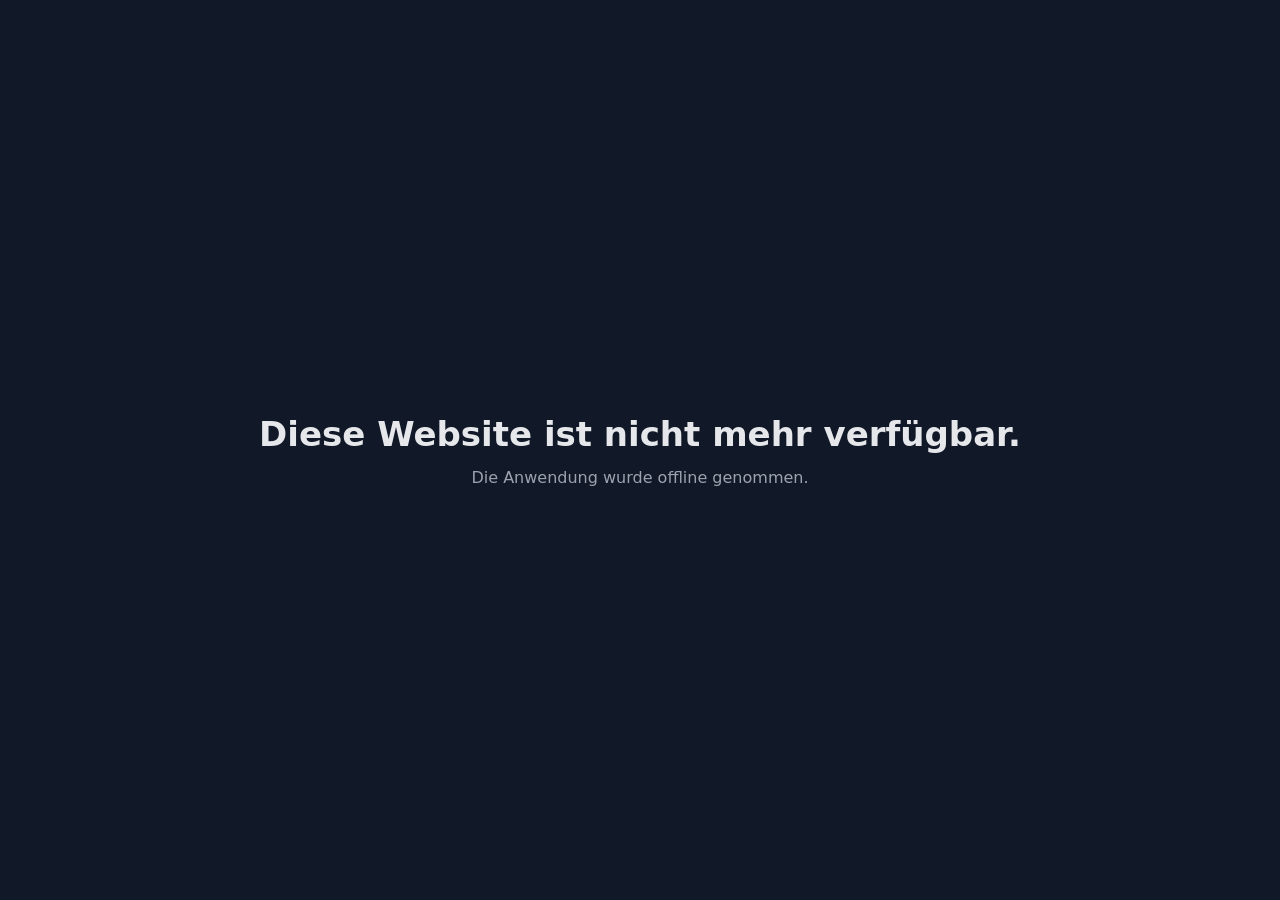
==== commit 7a5cc88f: "Take BID BATTLE game offline and replace public page with shutdown notice" ====
--- a/bid-battle/index.html
+++ b/bid-battle/index.html
@@ -1,476 +1,6 @@
-<!DOCTYPE html>
-<html lang="de">
-<head>
-  <meta charset="UTF-8" />
-  <meta name="viewport" content="width=device-width,initial-scale=1,viewport-fit=cover" />
-  <meta name="theme-color" content="#0d1021" />
-  <link rel="manifest" href="./manifest.webmanifest" />
-  <link rel="icon" href="./icons/icon-192.png" type="image/png" />
-  <link rel="apple-touch-icon" href="./icons/icon-192.png" />
-  <meta name="apple-mobile-web-app-capable" content="yes" />
-  <meta name="apple-mobile-web-app-status-bar-style" content="black-translucent" />
-  <meta name="description" content="Anime Bid Battle: Fordere deine Freunde zur geheimen Anime-Charakter-Auktion heraus." />
-  <title>BID BATTLE — Anime Auction Showdown</title>
-  <meta name="theme-color" content="#090b12" />
-  <link rel="preconnect" href="https://fonts.googleapis.com" />
-  <link rel="preconnect" href="https://fonts.gstatic.com" crossorigin />
-  <link href="https://fonts.googleapis.com/css2?family=Barlow+Condensed:wght@500;600;700;800;900&family=DM+Sans:wght@400;500;600;700;800;900&display=swap" rel="stylesheet" />
-  <style>
-    :root {
-      --bg:#0c0e1b; --bg2:#111428; --surface:#171a30; --surface2:#1e223b;
-      --text:#f5f5ff; --muted:#a2a7c4; --border:#313653;
-      --purple:#aa7cff; --purple2:#6946c6; --orange:#ffb159;
-      --green:#55e4b6; --pink:#fc73bc; --shadow:0 24px 72px #02020a80;
-    }
-    * { box-sizing:border-box; }
-    html { min-height:100%; scroll-behavior:smooth; }
-    body { min-width:320px; margin:0; background:var(--bg); color:var(--text); font-family:'DM Sans',system-ui,-apple-system,Segoe UI,sans-serif; line-height:1.45; }
-    body::before { content:''; position:fixed; z-index:-2; inset:0; pointer-events:none;
-      background:radial-gradient(ellipse 40% 34% at 10% 8%,#603c9c39,transparent 100%),radial-gradient(ellipse 43% 42% at 95% 60%,#d6625130,transparent 100%),#0c0e1b; }
-    body::after {content:'';pointer-events:none;position:fixed;z-index:-1;inset:0;opacity:.17;
-      background-image:linear-gradient(#fff1 1px, transparent 1px),linear-gradient(90deg,#fff1 1px,transparent 1px);background-size:48px 48px;mask-image:linear-gradient(90deg,transparent,#000 35%,#000 70%,transparent); }
-    button,input {font:inherit} button {cursor:pointer} button:disabled {cursor:not-allowed;opacity:.42}
-    .shell {max-width:1180px; margin:0 auto; padding:25px 28px 50px;}
-    .topbar {display:flex;align-items:center;justify-content:space-between;gap:16px;margin-bottom:40px;}
-    .brand {display:flex;align-items:center;gap:10px;font-family:'Barlow Condensed',Impact,sans-serif;font-size:28px;font-weight:900;letter-spacing:.7px;line-height:1}
-    .logo {width:38px;height:38px;display:grid;place-items:center;border-radius:12px;background:linear-gradient(135deg,#ffb565,#f26b81 52%,#9873f7);box-shadow:0 6px 22px #c66c9a4b;font-size:23px;color:#151022;transform:rotate(-7deg)}
-    .brand b {color:var(--orange)} .topright {display:flex;align-items:center;gap:10px;}
-    .pill {border:1px solid #343954;background:#ffffff0a;border-radius:99px;color:#c7c9dc;font-size:12px;font-weight:800;letter-spacing:.8px;padding:9px 14px;text-transform:uppercase;}
-    .tiny-btn {padding:9px 12px;color:#c6c9e6;background:none;border:1px solid #353951;border-radius:12px;font-weight:800;font-size:12px;}
-    .tiny-btn:hover{border-color:#8680ac;color:white}
-    .eyebrow {text-transform:uppercase;font-size:12px;color:var(--orange);letter-spacing:2.5px;font-weight:900;}
-    .hero {display:grid;grid-template-columns:minmax(0,1fr) minmax(350px,470px);gap:56px;align-items:center;min-height:535px;padding:15px 0 58px;}
-    .hero h1 {font-family:'Barlow Condensed',Impact,sans-serif;font-size:clamp(74px,10vw,132px);font-weight:900;line-height:.81;letter-spacing:-1px;margin:21px 0 26px;}
-    .hero h1 span {display:block;color:var(--orange);text-shadow:0 0 70px #ff964c3f}
-    .hero p {font-size:16px;color:#b0b4d0;line-height:1.75;max-width:460px;}
-    .features {display:flex;flex-wrap:wrap;gap:11px;margin:30px 0;}
-    .feature {font-size:12px;font-weight:800;letter-spacing:.2px;background:#ffffff0c;border:1px solid #34384d;border-radius:999px;padding:9px 12px;color:#dbdbeb;}
-    .section-label {font-size:11px;letter-spacing:1.5px;text-transform:uppercase;font-weight:900;color:#8f95b7;margin-bottom:13px;}
-    .set-card {border:1px solid #373851;background:linear-gradient(155deg,#222541,#15182a);border-radius:25px;padding:24px;box-shadow:var(--shadow);position:relative;overflow:hidden}
-    .set-card::before {content:'';position:absolute;pointer-events:none;top:-100px;right:-90px;width:290px;height:290px;background:radial-gradient(circle,#f9ac5b23,transparent 70%)}
-    .universes {display:grid;grid-template-columns:1fr 1fr;gap:10px;margin-bottom:22px}
-    .universe {border:1px solid #373951;color:#c3c5db;border-radius:15px;background:#101325;display:flex;align-items:center;gap:10px;text-align:left;padding:13px 11px;min-height:62px;transition:transform .16s,border-color .16s,background .16s}
-    .universe:hover {transform:translateY(-2px);border-color:#7b669e}.universe.active {border-color:#f7ab63;background:#ffad5820;box-shadow:inset 0 0 0 1px #ffb15950;color:white}
-    .uni-icon {width:33px;height:33px;border-radius:10px;background:#ffffff10;display:grid;place-items:center;font-size:18px;flex:none}
-    .uni-title {font-size:13px;font-weight:900;line-height:1.3}.uni-sub {font-size:10px;color:#979ebc;font-weight:700}
-    .field {margin-bottom:14px}.field label {display:block;font-size:11px;font-weight:900;letter-spacing:1px;text-transform:uppercase;color:#a8adc9;margin-bottom:7px}
-    .name-input {width:100%;border:1px solid #393d59;border-radius:12px;background:#101325;padding:13px 14px;color:white;outline:none;transition:border-color .2s}
-    .name-input:focus{border-color:#cba3fc}.names {display:grid;grid-template-columns:1fr 1fr;gap:10px}
-    .player-indicator {display:inline-block;width:7px;height:7px;border-radius:50%;margin-right:6px;background:var(--purple)}.player-indicator.p2 {background:var(--orange)}
-    .primary {border:0;border-radius:14px;color:#181323;font-size:14px;font-weight:900;padding:15px 22px;display:inline-flex;align-items:center;justify-content:center;gap:10px;background:linear-gradient(110deg,#f4a961,#ffce87);box-shadow:0 6px 28px #fa9e593a;transition:transform .15s,filter .15s}
-    .primary:hover:not(:disabled){transform:translateY(-2px);filter:brightness(1.06)}.primary:active:not(:disabled){transform:translateY(0)}.primary.full {width:100%;}
-    .secondary{border:1px solid #464965;border-radius:14px;background:#24283f;color:#f5f4ff;padding:13px 18px;font-size:13px;font-weight:900}.secondary:hover{background:#303551}
-    .subtext {font-size:11px;color:#9094ac;margin-top:12px;text-align:center}
-    .hero-art {width:100%;height:410px;position:relative;display:grid;place-items:center;margin:10px 0 0}
-    .art-halo{position:absolute;width:310px;height:310px;border:1px solid #faa85662;border-radius:50%;box-shadow:0 0 0 23px #faa8560b,0 0 0 60px #faa85609,0 0 110px #e96e6534;animation:float 5s ease-in-out infinite}
-    .art-halo::before,.art-halo::after {content:'';position:absolute;inset:28px;border:2px dashed #ca9be262;border-radius:50%;animation:spin 40s linear infinite}.art-halo::after{inset:-45px;border:1px dashed #ffa24a55;animation-direction:reverse}
-    .art-card {position:absolute;width:194px;height:270px;border-radius:22px;box-shadow:0 24px 60px #03020e9e;border:2px solid #ffffff3d;display:flex;align-items:flex-end;padding:19px;font-family:'Barlow Condensed',Impact,sans-serif;font-size:25px;line-height:1;font-weight:900;overflow:hidden}
-    .art-card::after{content:'✦';font-family:Arial;position:absolute;right:15px;top:7px;font-size:110px;opacity:.20}.art-card.back {background:linear-gradient(160deg,#7352c5,#232c66);transform:rotate(-23deg) translate(-78px,-9px)}.art-card.front{background:linear-gradient(160deg,#ffa05e,#bc4b78 64%,#523a87);transform:rotate(10deg) translate(73px,12px);box-shadow:0 28px 85px #ab558f7a}.art-symbol{position:absolute;font-size:110px;left:30px;top:54px;color:#fffb;transform:rotate(-10deg)}
-    @keyframes float{50%{transform:translateY(-12px)}}@keyframes spin{to{transform:rotate(360deg)}}
-    .gamehead {display:flex;align-items:flex-start;justify-content:space-between;gap:15px;margin:-6px 0 20px}
-    .gamehead h1,.result-title {font-family:'Barlow Condensed',Impact,sans-serif;text-transform:uppercase;font-size:clamp(40px,5vw,60px);letter-spacing:.3px;line-height:1;margin:9px 0 0}
-    .round-tracker {display:flex;gap:7px;margin:10px 0 24px}.round-dot{height:6px;border-radius:20px;background:#30344e;flex:1;transition:background .2s}.round-dot.past{background:var(--purple)}.round-dot.current{background:var(--orange)}
-    .game-grid {display:grid;grid-template-columns:1fr minmax(340px,1.25fr) 1fr;gap:15px;align-items:start}
-    .team-panel,.auction-panel,.final-panel,.history-panel {border:1px solid #30344f;border-radius:21px;background:linear-gradient(155deg,#1a1e34,#131629);box-shadow:0 12px 40px #04051540;overflow:hidden}
-    .team-panel {padding:18px;min-height:422px;}.team-panel.team-a{border-top:3px solid var(--purple)}.team-panel.team-b{border-top:3px solid var(--orange)}
-    .team-kicker{font-size:10px;font-weight:900;letter-spacing:1.6px;color:#989dba;text-transform:uppercase}.team-name {font-family:'Barlow Condensed',Impact,sans-serif;font-size:29px;font-weight:900;letter-spacing:.2px;white-space:nowrap;overflow:hidden;text-overflow:ellipsis;margin:0 0 13px}
-    .budget {border-radius:14px;background:#ffffff08;padding:11px 12px;display:flex;justify-content:space-between;align-items:center;margin-bottom:16px}.budget-label{color:#a2a8c5;font-size:11px;font-weight:800}.budget-value{font-family:'Barlow Condensed',Impact,sans-serif;font-size:28px;font-weight:900;line-height:1;color:#eeeaff}
-    .team-a .budget-value{color:#b996ff}.team-b .budget-value{color:#ffbc78}
-    .team-roster {display:grid;gap:8px}.roster-item {display:flex;align-items:center;gap:9px;border-radius:11px;min-height:50px;padding:6px 9px;border:1px solid #ffffff13;background:#ffffff07}.roster-item.empty{border-style:dashed;background:transparent;color:#6e7493}
-    .roster-avatar {height:35px;width:35px;flex:none;display:grid;place-items:center;border-radius:9px;font-family:'Barlow Condensed',Impact,sans-serif;font-size:19px;font-weight:900;background:linear-gradient(140deg,var(--ac),#10111f);color:white;text-shadow:0 2px 6px #0008}
-    .roster-info {min-width:0;flex:1}.roster-info strong {display:block;font-size:12px;font-weight:800;overflow:hidden;text-overflow:ellipsis;white-space:nowrap}.roster-info small{font-size:10px;color:#909ab9}.roster-power{font-family:'Barlow Condensed',Impact,'Arial Narrow',sans-serif;font-size:20px;font-weight:900;color:#dedff0}.slot-index{font-family:'Barlow Condensed',Impact,'Arial Narrow',sans-serif;font-size:17px;font-weight:900;margin-left:4px;color:#575d7c}
-    .roster-item.empty .slot-index{color:#555b76}
-    .center-content {min-width:0}.auction-panel{padding:17px}.stage-top{display:flex;align-items:center;justify-content:space-between;padding:4px 3px 14px}.stage-top span{font-size:11px;letter-spacing:1.5px;font-weight:900;text-transform:uppercase;color:#aaaeca}.rarity {font-size:10px;font-weight:900;border-radius:99px;padding:7px 10px;letter-spacing:1.2px;background:#ffcf7c1e;border:1px solid #ffbd6560;color:#ffd397}
-    .character-stage {height:285px;position:relative;overflow:hidden;border-radius:16px;border:1px solid #ffffff1b;background:radial-gradient(circle at 50% 36%,var(--light),transparent 65%),linear-gradient(140deg,var(--shade),#171a31 65%);display:flex;flex-direction:column;justify-content:flex-end;padding:23px;text-align:left;isolation:isolate}
-    .character-stage::before{content:'';position:absolute;width:340px;height:340px;left:50%;top:-100px;border:1px solid #ffffff20;border-radius:50%;transform:translateX(-50%);box-shadow:0 0 0 23px #ffffff07,0 0 0 72px #ffffff05;z-index:-1}.character-stage::after{content:'';position:absolute;inset:0;background:linear-gradient(0deg,#111424d9,transparent 61%);z-index:-1}
-    .character-symbol{position:absolute;top:4px;right:16px;z-index:0;transform:rotate(-9deg);font-family:'Barlow Condensed',Impact,sans-serif;font-size:clamp(105px,11vw,145px);font-weight:900;line-height:1.3;color:#fff;opacity:.35;text-shadow:0 12px 45px #1412259c,0 0 35px var(--light);filter:drop-shadow(0 0 22px var(--light));user-select:none;pointer-events:none}
-    .character-index {position:relative;z-index:1;font-family:'Barlow Condensed',Impact,'Arial Narrow',sans-serif;color:#ffffff8b;font-size:13px;font-weight:800;letter-spacing:2px}.character-stage h2{font-family:'Barlow Condensed',Impact,sans-serif;text-transform:uppercase;font-size:clamp(36px,4vw,49px);line-height:1;margin:6px 0 7px;position:relative;z-index:1}.character-description{font-size:12px;font-weight:700;color:#d7d4e6;position:relative;z-index:1}
-    .character-stats{display:flex;gap:8px;margin:13px 0 2px}.stat {flex:1;display:flex;justify-content:space-between;align-items:center;background:#0f1226;padding:11px 12px;border:1px solid #2d314e;border-radius:12px}.stat span{color:#8e95b4;font-size:10px;text-transform:uppercase;letter-spacing:.9px;font-weight:900}.stat b{font-family:'Barlow Condensed',Impact,sans-serif;font-size:21px;line-height:1}.stat .highlight {color:var(--orange)}
-    .bid-zone {padding:14px 2px 3px}.bid-heading{display:flex;align-items:center;justify-content:space-between;gap:12px}.bid-title{font-family:'Barlow Condensed',Impact,sans-serif;font-size:22px;font-weight:900}.bid-side{font-size:10px;color:#9ca0bd;font-weight:800}
-    .bid-turn {margin:9px 0 12px;color:#aeb3d1;font-size:12px}.bid-slider {width:100%;accent-color:var(--orange);cursor:pointer;margin:13px 0 10px}.bid-meter{display:flex;align-items:baseline;justify-content:center;gap:6px;margin:10px auto 0}.bid-amount{font-family:'Barlow Condensed',Impact,sans-serif;font-weight:900;font-size:54px;line-height:1;color:#ffd08e}.bid-euro{font-family:'Barlow Condensed',Impact,'Arial Narrow',sans-serif;font-size:27px;font-weight:800;color:#ffd08e}
-    .quick-bids{display:flex;gap:7px;margin:3px 0 14px}.quick-bids button{border-radius:9px;border:1px solid #41445b;background:#24283e;color:#e8e7f1;font-weight:800;padding:8px 9px;flex:1;font-size:11px}.quick-bids button:hover:not(:disabled){background:#39354c;border-color:#ad87cf}
-    .bid-notice{font-size:11px;color:#969bb8;text-align:center;margin:9px 0 3px;line-height:1.5}.passive-state{text-align:center;padding:13px 12px 17px}.passive-icon{font-size:34px}.passive-state h3{font-family:'Barlow Condensed',Impact,'Arial Narrow',sans-serif;font-size:25px;line-height:1.1;margin:6px 0}.passive-state p {font-size:12px;color:#a4a9c6;margin:8px auto 16px;max-width:280px}
-    .handoff {position:relative;border-radius:17px;background:linear-gradient(150deg,#231d40,#141b34);border:1px solid #64538f;padding:34px 20px;text-align:center;min-height:330px;display:flex;flex-direction:column;justify-content:center;align-items:center}.handoff-icon{font-size:57px;margin:0 0 11px}.handoff h2{font-family:'Barlow Condensed',Impact,'Arial Narrow',sans-serif;font-size:36px;margin:0 0 10px;line-height:1}.handoff p{color:#adb0ca;font-size:13px;max-width:300px}.handoff .primary{margin-top:12px}
-    .reveal {text-align:center;padding:10px 5px 8px}.reveal-emblem{font-size:48px;margin:0 0 7px}.reveal h2{font-family:'Barlow Condensed',Impact,'Arial Narrow',sans-serif;font-size:36px;margin:0;line-height:1.06}.reveal p{font-size:12px;color:#adb2cd}.bid-compare{display:grid;grid-template-columns:1fr 1fr;gap:10px;margin:17px 0}.compare-tile{border:1px solid #3a3d57;border-radius:12px;background:#101427;padding:12px 8px;font-size:11px;color:#abafc8;overflow-wrap:anywhere}.compare-tile b{font-family:'Barlow Condensed',Impact,'Arial Narrow',sans-serif;font-size:35px;display:block;color:white}.reveal .primary{margin-top:11px}
-    .toastline{font-size:11px;color:#9499b6;text-align:center;margin-top:14px}
-    .legend{margin-top:23px;background:#ffffff07;border:1px solid #2e3148;border-radius:14px;padding:13px 17px;color:#a4a9c6;font-size:11px;line-height:1.65;}
-    .legend strong{color:#d6d8ee}.legend-inline{display:flex;gap:20px;flex-wrap:wrap;align-items:center;justify-content:center;margin-top:11px;color:#8289a8;font-size:11px}
-    .muted{text-align:center;color:#a9abc4}.end-header{text-align:center;margin:5px auto 29px}.end-header h1{font-size:clamp(44px,7vw,76px);font-family:'Barlow Condensed',Impact,sans-serif;font-weight:900;line-height:1;margin:12px 0}.end-header p{font-size:13px;color:#a5a8c4}
-    .winner-card {max-width:610px;margin:0 auto 25px;text-align:center;background:radial-gradient(circle at 50% 0,#ffbd7040,transparent 75%),linear-gradient(160deg,#302443,#181b2e);border:1px solid #fcb96973;border-radius:23px;padding:22px 18px 24px;box-shadow:0 15px 70px #dd924d20}
-    .trophy{font-size:40px}.winner-tag {text-transform:uppercase;letter-spacing:3px;font-size:11px;font-weight:900;color:#ffc483;margin-top:8px}.winner-name{font-family:'Barlow Condensed',Impact,'Arial Narrow',sans-serif;font-size:clamp(44px,6vw,63px);font-weight:900;line-height:1;margin:7px 0}.winner-note{font-size:12px;color:#d4c9d5}
-    .final-grid{display:grid;grid-template-columns:1fr 1fr;gap:16px;align-items:start}.final-panel{padding:19px}.final-panel.a{border-top:3px solid var(--purple)}.final-panel.b{border-top:3px solid var(--orange)}.final-name{font-family:'Barlow Condensed',Impact,'Arial Narrow',sans-serif;font-size:31px;font-weight:900;overflow-wrap:anywhere}.final-score{font-family:'Barlow Condensed',Impact,'Arial Narrow',sans-serif;font-size:64px;font-weight:900;line-height:1;color:#caa7ff}.final-panel.b .final-score{color:#ffc17e}.score-label{font-size:11px;color:#a5a9c2;text-transform:uppercase;letter-spacing:1px;font-weight:900}.result-roster{display:grid;gap:7px;margin:15px 0}.result-row{border-radius:10px;border:1px solid #30364e;background:#ffffff07;display:flex;justify-content:space-between;gap:8px;padding:9px 10px;font-size:12px}.result-row span:last-child{color:#fbdca7;font-weight:900}.synergy-section{border-top:1px solid #353951;padding-top:13px;font-size:11px;color:#bec1d4;min-height:59px}.synergy-chip{display:block;color:#d4c1ff;margin:5px 0;font-weight:800}.score-total{border-top:1px solid #383a54;margin-top:12px;padding-top:11px;display:flex;justify-content:space-between;font-size:12px;color:#bcbfd7;font-weight:800}.score-total b{color:white}
-    .final-actions{display:flex;justify-content:center;flex-wrap:wrap;gap:11px;margin:24px auto}.history-panel{max-width:900px;margin:0 auto;padding:15px 18px}.history-panel summary{cursor:pointer;font-size:12px;font-weight:900;color:#b5b7cd;list-style-position:inside;padding:4px}.history-entry{display:flex;justify-content:space-between;gap:12px;padding:9px 3px;border-bottom:1px solid #ffffff10;font-size:11px;color:#aeb1c7}.history-entry:last-child{border-bottom:0}.history-entry strong{color:#e2e0ee}
-    .foot {margin:40px auto 0;text-align:center;font-size:10px;color:#777d9d;line-height:1.8}
-    .fade-in{animation:appear .35s ease both}@keyframes appear{from{transform:translateY(8px);opacity:0}to{transform:translateY(0);opacity:1}}
-    @media(max-width:940px){.hero{gap:22px}.game-grid{grid-template-columns:1fr 1fr;}.center-content{grid-column:1 / -1;grid-row:1}.team-panel{min-height:0}.team-roster{grid-template-columns:1fr}.hero-art{height:340px}.art-halo{transform:scale(.84)}.art-card{transform:scale(.83)}}
-    @media(max-width:680px){.gamehead>.pill{display:none}.shell{padding:17px 14px 35px}.topbar{margin-bottom:23px}.brand{font-size:24px}.pill{font-size:10px;padding:8px 10px}.hero{grid-template-columns:1fr;gap:14px;padding:5px 0 20px}.hero h1{font-size:clamp(72px,17vw,112px);margin:14px 0 20px}.hero p{font-size:14px;margin:0}.hero-art{display:none}.set-card{padding:18px;border-radius:21px}.features{margin:18px 0 22px}.gamehead{margin:0 0 13px}.gamehead h1{font-size:41px}.round-tracker{margin-bottom:14px}.game-grid{gap:8px}.auction-panel{padding:10px;border-radius:16px}.stage-top{padding:5px 7px 12px}.character-stage{height:245px;padding:18px}.character-symbol{font-size:118px;right:12px;top:7px}.character-stage h2{font-size:39px}.team-panel{padding:10px;min-width:0;border-radius:14px}.team-name{font-size:22px;margin-bottom:8px}.budget{padding:9px;margin-bottom:10px}.budget-value{font-size:25px}.budget-label{font-size:10px}.roster-item{padding:5px;min-height:43px;gap:6px}.roster-avatar{width:29px;height:29px;font-size:15px;border-radius:7px}.roster-info strong{font-size:10px}.roster-info small{font-size:9px}.roster-power{font-size:17px}.slot-index{font-size:14px}.team-kicker{font-size:9px}.final-panel{padding:11px}.final-name{font-size:25px}.final-score{font-size:55px}.final-grid{gap:8px}.end-header h1{font-size:53px}.final-panel .result-row{font-size:11px;padding:8px 7px}.topright{gap:5px}.tiny-btn{font-size:11px;padding:8px 9px}}
-    @media(max-width:370px){.universe{padding:10px 7px}.uni-title{font-size:11px}.uni-sub{font-size:9px}.uni-icon{width:27px;height:27px}.name-input{padding:10px}.team-name{font-size:19px}}
-    @media(prefers-reduced-motion:reduce){*,*::before,*::after{animation:none!important;scroll-behavior:auto!important;transition:none!important}}
-    /* BID BATTLE 2.0 — visual game system */
-    :root{--bg:#070910;--bg2:#0d101c;--surface:#111523;--surface2:#191e30;--text:#f8f7fd;--muted:#929bb4;--border:#30384d;--purple:#a78bfa;--purple2:#6a4ab1;--orange:#ffb24a;--green:#60e2ac;--pink:#ff6b8f;--shadow:0 26px 75px #0009;}
-    html{background:#080a12}body{background:#080a12;color:#f6f6fc;line-height:1.5;font-weight:500;}
-    body::before{background:radial-gradient(ellipse 38% 40% at 0% 0%,#31224b7c,transparent 82%),radial-gradient(ellipse 30% 40% at 95% 10%,#5a26315a,transparent 80%),radial-gradient(ellipse 40% 44% at 48% 95%,#192b514f,transparent 87%),#080a12;z-index:-2}
-    body::after{opacity:.23;background-image:linear-gradient(#ffffff09 1px,transparent 1px),linear-gradient(90deg,#ffffff09 1px,transparent 1px);background-size:62px 62px;mask-image:linear-gradient(90deg,transparent 0%,#000 22%,#000 85%,transparent)}
-    ::selection{background:#ffbd70;color:#11131e}
-    .shell{max-width:1370px;padding:21px 36px 55px}.topbar{padding:12px 0 24px;border-bottom:1px solid #ffffff12;margin-bottom:40px;position:relative;z-index:5}
-    .brand{font-family:'Barlow Condensed',Impact,sans-serif;font-size:31px;letter-spacing:.2px;font-weight:900;gap:11px}.brand b{color:#ffbf65}.logo{background:#f4a847;border-radius:10px;transform:skew(-7deg);height:41px;width:41px;box-shadow:0 0 22px #f8a85a3b;font-size:22px}
-    .pill{border:1px solid #4b3d45;background:#ffb96912;color:#f8c67b;letter-spacing:1.3px;font-size:10px}.tiny-btn{background:#ffffff09;color:#d2d7e6;min-height:36px;transition:.2s}
-    .tiny-btn:hover{background:#ffffff14;transform:translateY(-1px)}.eyebrow{font-size:11px;color:#ffbe67;letter-spacing:2px}
-    .hero{grid-template-columns:minmax(0,1.16fr) minmax(385px,.88fr);align-items:center;gap:45px;min-height:625px;padding:14px 0 62px}
-    .hero-left{position:relative;min-width:0}.hero-pretitle{display:inline-flex;align-items:center;gap:10px;letter-spacing:2.2px;font-weight:900;color:#bdbed2;font-size:11px;margin-bottom:19px}
-    .blinking-dot,.live-indicator{display:inline-block;flex:none;height:7px;width:7px;border-radius:99px;background:#68f5bb;box-shadow:0 0 0 4px #6be6b51a,0 0 19px #64efaeaa;animation:blink 2s ease-in-out infinite}@keyframes blink{50%{opacity:.55}}
-    .hero h1{font-family:'Barlow Condensed',Impact,sans-serif;font-weight:900;letter-spacing:-1.5px;font-size:clamp(72px,8.8vw,128px);line-height:.79;margin:6px 0 20px;color:#faf9ff;text-shadow:0 13px 39px #0007}
-    .hero h1 em{font-style:normal;background:linear-gradient(94deg,#ffc169,#ff957b 60%,#fe7eaa);background-clip:text;-webkit-background-clip:text;color:transparent;letter-spacing:-2px}
-    .hero h1 .hero-stop{color:#ffb957;text-shadow:0 0 32px #f9a15a77}.hero p{font-size:15px;line-height:1.75;color:#aeb5cb;max-width:580px}.hero p strong{color:#f5f3ff}
-    .hero-badges{display:flex;gap:8px;flex-wrap:wrap;margin-top:23px}.hero-badges span{border:1px solid #ffffff24;background:#ffffff0b;border-radius:7px;padding:9px 13px;font-size:10px;font-weight:900;letter-spacing:.9px;color:#dddce8}
-    .hero-showcase{position:relative;height:240px;margin:12px 0 -18px;isolation:isolate;overflow:hidden;max-width:590px}
-    .hero-shine{position:absolute;inset:auto 10% -80px;width:80%;height:220px;background:radial-gradient(ellipse,#ffba6850,transparent 68%);filter:blur(27px)}
-    .showcase-card{position:absolute;width:150px;height:210px;border:2px solid #ffffff60;border-radius:14px;overflow:hidden;background:#202539;box-shadow:0 20px 45px #000b}
-    .showcase-left{left:16%;top:25px;transform:rotate(-13deg);animation:floatCardA 5s ease-in-out infinite}.showcase-right{left:52%;top:18px;transform:rotate(11deg);animation:floatCardB 5.3s ease-in-out infinite}
-    @keyframes floatCardA{50%{transform:translateY(-9px) rotate(-11deg)}}@keyframes floatCardB{50%{transform:translateY(10px) rotate(10deg)}}
-    .showcase-left{border-color:#9985f4}.showcase-right{border-color:#ffb45d}.showcase-card .portrait-wrap{position:absolute;inset:0}
-    .showcase-card::after{content:'';position:absolute;inset:0;pointer-events:none;background:linear-gradient(0deg,#0d1024 5%,transparent 60%)}
-    .showcase-rank{position:absolute;z-index:2;top:9px;left:9px;background:#111628b0;border:1px solid #ffffff60;border-radius:6px;color:#ffcf81;font-size:10px;padding:3px 7px;font-weight:900;letter-spacing:1.1px}
-    .showcase-caption{position:absolute;z-index:2;bottom:12px;left:12px;right:12px;font-family:'Barlow Condensed',Impact,sans-serif;color:white;font-size:25px;font-weight:900;line-height:1;display:flex;justify-content:space-between;align-items:end}
-    .showcase-caption b{color:#ffca7a;font-size:19px}.showcase-vs{position:absolute;z-index:3;left:48%;top:101px;transform:translateX(-50%) rotate(-9deg);background:#ffb958;color:#13111a;border:3px solid #0e1020;box-shadow:0 6px 26px #000a;padding:8px 13px;border-radius:9px;font-family:'Barlow Condensed',Impact,sans-serif;font-weight:900;font-size:27px}
-    .set-card{border:1px solid #40465e;border-radius:26px;background:linear-gradient(155deg,#222336f2,#11131ff7 70%);padding:26px;box-shadow:0 30px 110px #0009,0 0 65px #4f405322;backdrop-filter:blur(14px)}
-    .set-card::before{background:radial-gradient(circle,#ee986d1a,transparent 70%)}.set-header{display:flex;align-items:center;gap:14px;margin:4px 0 28px}.set-header .set-icon{height:52px;width:52px;border:1px solid #ffc67c55;background:#ffbc691b;display:grid;place-items:center;border-radius:15px;font-size:24px;flex:none}
-    .set-header h2{margin:2px 0 1px;font-family:'Barlow Condensed',Impact,sans-serif;font-size:33px;font-weight:900;line-height:1}.set-header h2 span{color:#ffba65}.set-header p{font-size:11px;color:#949cb5;margin:6px 0 0;line-height:1.3}.section-label{font-size:10px;letter-spacing:1.35px;color:#d0cbd9;margin-bottom:12px;display:flex;align-items:center;gap:10px}
-    .section-line{width:18px;height:1px;background:#4c5267}.universes{gap:10px;margin-bottom:25px}.universe{height:128px;min-height:128px;position:relative;overflow:hidden;isolation:isolate;border:1px solid #475069;background:#191a29;padding:0;display:flex;align-items:end;border-radius:15px}
-    .universe:hover{transform:translateY(-3px);border-color:#fff8}.universe.active{border:2px solid #ffbe69;background:#191929;box-shadow:0 0 0 1px #ffbd6e22,0 0 35px #f2a6522e}
-    .uni-background{position:absolute;inset:0;z-index:-2;overflow:hidden;background:linear-gradient(140deg,#343953,#191929)}.universe:nth-child(1) .uni-background{background:linear-gradient(140deg,#c77a40,#343954)}.universe:nth-child(2) .uni-background{background:linear-gradient(140deg,#9f4649,#313e54)}.universe:nth-child(3) .uni-background{background:linear-gradient(140deg,#486aab,#30315a)}.universe:nth-child(4) .uni-background{background:linear-gradient(140deg,#b68b37,#46386b)}
-    .uni-background .portrait-wrap{position:absolute;inset:0}.uni-background img{object-position:50% 30%!important;filter:saturate(.88)}
-    .universe::after{content:'';position:absolute;inset:0;z-index:-1;background:linear-gradient(0deg,#090c1be8 5%,#090c1b1a 72%)}
-    .uni-details{display:flex;flex-direction:column;align-items:flex-start;padding:12px 11px;width:100%;text-shadow:0 2px 5px #000b}.uni-details b{font-family:'Barlow Condensed',Impact,sans-serif;font-size:21px;color:white;font-weight:900;line-height:1.05}.uni-details small{font-size:9px;letter-spacing:1.3px;font-weight:900;color:#d9cfdf;margin-top:4px}
-    .uni-check{position:absolute;top:8px;right:8px;border:1px solid #ffffff85;border-radius:50%;font-size:10px;background:#ffb55e;color:#24141b;display:none;width:21px;height:21px;align-items:center;justify-content:center;font-weight:900}.universe.active .uni-check{display:flex}
-    .names{margin-bottom:10px}.field label{font-size:10px;color:#9aa3c1;letter-spacing:1.2px}.name-input{background:#101522;border-color:#3a425c;min-width:0;padding:14px 12px;border-radius:11px;font-size:13px;font-weight:800}.name-input:focus{border-color:#ffba68;box-shadow:0 0 0 3px #ffba6815}
-    .game-rules-mini{display:grid;grid-template-columns:repeat(3,1fr);border:1px solid #373f55;background:#0d1220;border-radius:12px;margin:13px 0 18px;padding:12px 5px;text-align:center}
-    .game-rules-mini>div{display:grid;gap:3px}.game-rules-mini>div+div{border-left:1px solid #343c52}.game-rules-mini b{color:#ffbf72;font-family:'Barlow Condensed',Impact,sans-serif;font-size:24px;line-height:1}.game-rules-mini span{font-size:8px;letter-spacing:.9px;font-weight:900;color:#828ca8}
-    .primary{background:linear-gradient(97deg,#ffcc77,#ffac55);color:#24161b;border-radius:11px;font-weight:900;letter-spacing:1.1px;box-shadow:0 8px 28px #ff9e5550;min-height:54px;gap:13px;transition:transform .16s,box-shadow .16s,filter .16s}.primary:hover:not(:disabled){transform:translateY(-2px);box-shadow:0 12px 34px #ffa65863}.primary span{font-size:21px;line-height:.5}.secondary{background:#191e2e;border-color:#49516b;border-radius:10px;letter-spacing:.7px}.subtext{font-size:9px;color:#7b849b;letter-spacing:1.1px;font-weight:900;margin-top:13px}
-    .portrait-wrap{position:relative;display:block;overflow:hidden;background:radial-gradient(ellipse at 50% 40%,#56617d,#1c2438 85%)}.portrait-wrap img{width:100%;height:100%;object-fit:cover;object-position:center 22%;opacity:0;transition:opacity .45s ease,transform .7s ease;position:relative;z-index:1;display:block}.portrait-wrap img.loaded{opacity:1}.portrait-fallback{display:grid;position:absolute;inset:0;place-items:center;font-family:'Barlow Condensed',Impact,sans-serif;font-size:58px;color:#ffdd8a7d;font-weight:900;background:radial-gradient(circle at 50% 35%,#f5aa6d22,transparent 65%)}
-    .showcase-card .portrait-fallback{font-size:110px}.portrait-wrap:has(img.loaded) .portrait-fallback{opacity:0}
-    /* Arena */
-    .arena-screen{max-width:1310px;margin:auto}.gamehead{align-items:center;margin:0 0 17px}.gamehead h1{font-size:62px;line-height:.92}.round-now{color:#ffbc68}.round-total{font-size:.56em;color:#66718d}.arena-separator{color:#68718d;margin:0 7px}.arena-status{font-weight:900;color:#c9d3de;font-size:10px;letter-spacing:1.5px;background:#ffffff0b;border:1px solid #41475e;padding:11px 16px;border-radius:9px;display:flex;gap:11px;align-items:center}
-    .round-tracker{margin-bottom:24px;gap:5px}.round-dot{height:6px;background:#333b51;border-radius:3px}.round-dot.past{background:#8175dd}.round-dot.current{background:#ffb855;box-shadow:0 0 14px #ffae6099;animation:trackPulse 1.5s ease-in-out infinite}@keyframes trackPulse{50%{filter:brightness(1.7)}}
-    .game-grid{grid-template-columns:minmax(204px,.92fr) minmax(370px,1.37fr) minmax(204px,.92fr);align-items:start;gap:16px}
-    .team-panel,.auction-panel,.final-panel,.history-panel{border:1px solid #3a4258;background:linear-gradient(155deg,#1a1f30,#101522);border-radius:18px;box-shadow:0 16px 54px #0006}.team-panel{padding:17px 14px;min-height:640px}.team-panel.team-a{border-top:3px solid #a68afa}.team-panel.team-b{border-top:3px solid #ffb767}.team-brandline{display:flex;justify-content:space-between;align-items:center;gap:5px}.team-kicker{font-size:10px;letter-spacing:1.25px;color:#c7bbf0}.team-b .team-kicker,.final-panel.b .team-kicker{color:#fbc07b}.team-count{font-size:9px;color:#7d8ba9;letter-spacing:1px;font-weight:900}
-    .team-name{font-size:36px;margin:5px 0 18px;line-height:.95}.budget{background:#0b1221;border:1px solid #303d58;border-radius:10px;padding:13px 12px;gap:8px}.budget>div{min-width:0;flex:1}.budget-label{display:block;font-size:9px;letter-spacing:.3px;color:#98a7c2}.budget-value{font-size:32px;white-space:nowrap;color:#a793fc}.team-b .budget-value{color:#ffc17e}.budget-bar{margin-top:9px;width:100%;height:5px;border-radius:5px;background:#303a50;display:block;overflow:hidden}.budget-bar i{height:100%;background:#a992f6;display:block;border-radius:5px;transition:width .4s}.team-b .budget-bar i{background:#ffc070}
-    .roster-header{display:flex;justify-content:space-between;color:#9da9c2;letter-spacing:1px;font-size:9px;font-weight:900;margin:22px 2px 11px}.roster-header span{color:#d8dcea}.team-roster{gap:9px}.roster-item{min-height:68px;gap:10px;padding:7px;background:#ffffff07;border-color:#364057;border-radius:10px}.roster-item:not(.empty){background:linear-gradient(110deg,#ffffff0e,#ffffff04)}.roster-item.empty{background:#11172594;border:1px dashed #3c455d}
-    .roster-avatar{height:53px;width:47px;border-radius:7px;background:linear-gradient(145deg,var(--ac),#172137);padding:0;overflow:hidden}.roster-avatar .portrait-wrap{height:100%;width:100%}.roster-avatar .portrait-fallback{font-size:25px}.roster-info strong{font-size:12px;color:#f1f1fa}.roster-info small{font-size:10px}.roster-power{font-size:21px;color:#ffce89;white-space:nowrap}.roster-power small{font-size:9px;color:#7d8fa8;letter-spacing:.3px}.slot-index{color:#505a73;font-size:21px}.slot-description{font-size:9px;color:#77849e;letter-spacing:1px;font-weight:900}.slot-plus{margin-left:auto;color:#3f4a60;font-size:20px;padding-right:7px}
-    .auction-panel{padding:15px;border-top:3px solid #ffb764;min-height:650px}.stage-top{padding:4px 5px 15px}.stage-top span:first-child{color:#efebf5;font-size:11px;display:flex;align-items:center;gap:10px;letter-spacing:1.35px}.stage-top em{font-style:normal;color:#75819e}.stage-top .live-indicator{background:#ff8f72;box-shadow:0 0 0 4px #ff98701b,0 0 14px #ffae70}.rarity{background:#e7a34a20;border:1px solid #ffc67d77;color:#ffce87;padding:7px 11px;font-size:10px}
-    .character-stage{height:380px;position:relative;border:1px solid #ffffff3a;border-radius:14px;overflow:hidden;padding:0;display:block;background:radial-gradient(ellipse at 68% 47%,var(--shade),transparent 69%),linear-gradient(145deg,#2d314d,#0a1220 78%)}
-    .character-stage::before{content:'';position:absolute;z-index:0;left:38%;top:14%;height:250px;width:250px;box-shadow:0 0 0 15px #ffffff06,0 0 0 65px #ffffff04;transform:none;border:1px solid #ffffff24}
-    .character-stage::after{z-index:2;background:linear-gradient(90deg,#0e1429e8 0%,#15192d40 45%,#0b12211c 100%),linear-gradient(0deg,#080b16ed,transparent 59%);pointer-events:none}
-    .stage-beam{position:absolute;z-index:0;width:400px;height:400px;right:-100px;top:-40px;background:radial-gradient(circle,var(--shade),transparent 65%);filter:blur(20px);animation:auraBeat 4s ease-in-out infinite}.stage-orbit{position:absolute;z-index:1;right:5%;top:16%;border:2px dashed #ffffff44;height:270px;width:270px;border-radius:50%;animation:spin 48s linear infinite}
-    @keyframes auraBeat{50%{opacity:.55;transform:scale(1.16)}}
-    .stage-portrait{position:absolute;inset:0 0 0 36%;width:64%;height:100%;z-index:1;background:transparent;overflow:hidden;mask-image:linear-gradient(90deg,transparent 0%,#000 18%)}
-    .stage-portrait img{object-fit:cover;object-position:50% 17%;animation:artReveal .7s cubic-bezier(.14,.65,.34,1.1) both;transform-origin:center 30%;filter:contrast(1.06) saturate(1.07)}
-    @keyframes artReveal{from{transform:scale(1.23) translateY(23px)}to{transform:scale(1) translateY(0)}}.stage-portrait .portrait-fallback{background:radial-gradient(ellipse,#ffffff26,transparent 70%);font-size:185px}
-    .stage-sticker{position:absolute;z-index:4;right:14px;top:15px;background:#faba63;color:#221521;padding:9px 11px;font:900 16px/.81 'Barlow Condensed',Impact,sans-serif;transform:rotate(10deg);border:3px solid #111727;box-shadow:0 5px 15px #0007;text-align:center;letter-spacing:.3px}.card-copy{position:absolute;z-index:5;left:22px;bottom:20px;right:10px;max-width:95%;pointer-events:none}.character-index{font:900 11px 'DM Sans',sans-serif;color:#ffcb83;letter-spacing:1.4px}.character-stage h2{font-size:clamp(38px,4.5vw,61px);line-height:.87;max-width:95%;margin:8px 0 10px;text-shadow:0 3px 23px #000c}.character-description{font-size:12px;color:#e4dff1;letter-spacing:.5px}
-    .character-stats{margin:11px 0 8px}.stat{background:#101727;border-color:#364058;border-radius:10px;padding:10px 12px}.stat span{font-size:9px;color:#929cb8}.stat b{font-size:28px}.stat b small{font-size:12px;color:#8c91ac;font-family:DM Sans,sans-serif}
-    .bid-zone{padding:12px 4px 2px}.bid-title{font-size:26px}.bid-heading{align-items:center}.bid-side{background:#ffffff0b;padding:6px 8px;border-radius:7px;max-width:50%;overflow:hidden;text-overflow:ellipsis;white-space:nowrap}.bid-turn{margin:3px 0 8px;color:#9ba6be}.bid-turn strong{color:#e9e5f4}.bid-meter{margin:0 0 6px;display:flex;justify-content:space-between;align-items:center;border:1px solid #3a425e;border-radius:12px;background:#11182a;padding:10px 15px;text-align:left}.bid-meter-label{letter-spacing:1.3px;font-size:9px;font-weight:900;color:#909ab5}.bid-amount{font-size:59px;line-height:.8}.bid-euro{font-size:30px}.bid-remaining{text-align:right;font-size:9px;color:#8390a8;font-weight:900;letter-spacing:.9px}.bid-remaining strong{font:900 26px 'Barlow Condensed',Impact,sans-serif;color:#f0e9fa;letter-spacing:0}
-    .bid-slider{margin:13px 0 12px;height:6px;accent-color:#ffb75e}.quick-bids{margin:0 0 13px}.quick-bids button{border-radius:8px;padding:11px 6px;border-color:#404962;background:#20283a;font-size:10px;letter-spacing:.3px;transition:.18s}.quick-bids button:hover:not(:disabled){background:#40394a;transform:translateY(-2px)}.quick-bids button:last-child{color:#ffc87e;border-color:#8b693c}.bid-notice{font-size:10px;margin:11px 0 0}
-    .handoff{min-height:520px;border:1px solid #6f5c91;background:radial-gradient(ellipse at center,#2d244c,#0e1423 85%);gap:6px}.handoff-icon{font-size:65px;filter:drop-shadow(0 0 30px #b39cf78b);animation:float 3s ease-in-out infinite}.handoff h2{font-size:55px;line-height:.88;margin:12px 0}.handoff p{line-height:1.65}.handoff p strong{color:#ffc57e}.handoff button{margin-top:20px;font-size:11px}
-    .reveal{padding:25px 8px 10px}.reveal-emblem{font-size:62px;animation:victoryZoom .65s cubic-bezier(.18,.85,.24,1.2) both;filter:drop-shadow(0 0 30px #ffb96065)}@keyframes victoryZoom{from{transform:scale(.4) rotate(-20deg);opacity:0}to{transform:scale(1);opacity:1}}
-    .reveal h2{font-size:50px;overflow-wrap:anywhere}.reveal h2 span{color:#ffbd70}.reveal p{font-weight:800;color:#aeb6ce}.bid-compare{gap:10px;margin:22px 0}.compare-tile{border-radius:10px;border:1px solid #404961;padding:14px 8px;font-size:10px}.compare-tile b{font-size:40px;color:#ffc67e;margin-top:6px}.legend{background:#111725;border-color:#2d3449;color:#8994ad;padding:13px 15px;margin-top:21px}.legend-inline{letter-spacing:1px;font-weight:900;font-size:10px;color:#75829c;margin-top:16px}.foot{font-weight:600;letter-spacing:.2px}
-    /* Victory / team cards */
-    .end-header{margin-bottom:28px}.end-header h1{font-size:clamp(55px,8vw,100px);line-height:.86}.end-header h1 span{color:#ffbb69}.end-header p{letter-spacing:1px;text-transform:uppercase;font-weight:900;font-size:11px}
-    .winner-card{position:relative;overflow:hidden;max-width:840px;background:radial-gradient(ellipse at 50% -30%,#ffb55e68,transparent 67%),radial-gradient(ellipse at 20% 100%,#a180ff22,transparent 70%),#1a1928;border:1px solid #ffce8499;padding:28px 12px 35px;box-shadow:0 0 70px #ffad6332;isolation:isolate}
-    .winner-card::before{content:'';position:absolute;inset:0;z-index:-1;background:repeating-linear-gradient(60deg,transparent,transparent 26px,#ffffff06 27px,#ffffff06 29px)}
-    .trophy{font-size:56px;animation:float 3.5s ease-in-out infinite}.winner-tag{font-size:12px;color:#ffd88c}.winner-name{font-size:clamp(51px,8vw,93px);line-height:.9;text-transform:uppercase;text-shadow:0 5px 20px #0008}.winner-note{font-weight:800;font-size:11px;letter-spacing:.5px;margin-top:14px}
-    .confetti-sparks i{position:absolute;width:6px;height:13px;top:-18px;left:calc(4% + var(--i)*5.2%);background:#ffce82;animation:fall 3.4s linear infinite;animation-delay:calc(var(--i)*-.19s);opacity:.8;transform:rotate(25deg)}.confetti-sparks i:nth-child(3n){background:#ab93fd}.confetti-sparks i:nth-child(4n){background:#ef83a6}@keyframes fall{0%{top:-8%;transform:rotate(10deg)}100%{top:110%;transform:rotate(720deg)}}
-    .final-grid{max-width:940px;margin:0 auto}.final-panel{padding:18px;border-radius:17px}.final-name{font-size:37px}.final-score{font-size:69px}.final-score span{font-size:17px;color:#8490b0}.score-label{font-size:9px}.result-row{padding:5px 9px 5px 5px;align-items:center;gap:10px;min-height:55px}.result-row .portrait-wrap{height:44px;width:39px;flex:none;border-radius:7px}.result-row .portrait-fallback{font-size:21px}.result-row span{font-size:12px;flex:1}.result-row strong{font:900 24px 'Barlow Condensed',Impact,sans-serif;color:#fbc47d}.result-roster{gap:7px;margin:17px 0}.synergy-section{line-height:1.8}.final-actions .primary,.final-actions .secondary{min-height:48px;font-size:11px}
-    @media(max-width:1120px){.shell{padding:20px 24px 50px}.game-grid{grid-template-columns:minmax(170px,.9fr) minmax(320px,1.5fr) minmax(170px,.9fr);gap:10px}.team-panel{padding:13px 9px}.roster-power small{display:none}.hero{gap:18px}.hero h1{font-size:clamp(75px,9vw,110px)}}
-    @media(max-width:940px){.hero{grid-template-columns:1fr;gap:33px;max-width:710px;margin:0 auto}.hero-left{min-height:0}.hero h1{font-size:clamp(82px,14vw,125px)}.hero-showcase{display:none}.set-card{padding:24px}.game-grid{grid-template-columns:1fr 1fr;gap:12px}.center-content{grid-column:1/-1;grid-row:1}.team-panel{min-height:0;padding:14px}.auction-panel{max-width:650px;margin:0 auto;min-height:0}.roster-item{min-height:57px}.roster-avatar{width:39px;height:42px}.gamehead h1{font-size:53px}}
-    @media(max-width:680px){.shell{padding:10px 12px 40px}.topbar{padding:10px 0 18px;margin-bottom:26px}.brand{font-size:26px}.logo{height:36px;width:36px}.topright .pill{display:none}.topright{gap:6px}.tiny-btn{padding:7px 9px;font-size:10px}.hero{padding:6px 0}.hero h1{font-size:clamp(72px,15.7vw,109px)}.hero-pretitle{font-size:9px;letter-spacing:1.5px}.hero p{font-size:13px}.hero-badges{margin-bottom:12px}.hero-badges span{font-size:9px;padding:8px}.set-card{padding:17px;border-radius:21px}.set-header{margin-bottom:22px}.set-header h2{font-size:27px}.set-header .set-icon{width:43px;height:43px}.universe{height:112px;min-height:112px}.uni-details b{font-size:19px}.uni-details small{font-size:8px}.names{gap:8px}.name-input{font-size:12px;padding:11px 9px}.gamehead{margin:0 0 13px}.gamehead h1{font-size:47px}.gamehead .eyebrow{font-size:10px}.arena-status{display:none}.round-tracker{margin-bottom:15px}.auction-panel{padding:9px;border-radius:13px}.character-stage{height:310px}.character-stage h2{font-size:clamp(38px,10vw,53px)}.card-copy{bottom:19px;left:17px}.character-index{font-size:10px}.stage-portrait{left:30%;width:70%}.stage-sticker{font-size:12px;right:11px;top:11px}.stage-orbit{width:220px;height:220px}.character-stats{gap:7px}.stat{padding:9px}.stat span{font-size:8px}.stat b{font-size:24px}.stat b small{font-size:9px}.bid-title{font-size:24px}.bid-side{font-size:9px}.bid-zone{padding:9px 3px}.bid-turn{font-size:11px}.bid-amount{font-size:54px}.quick-bids{gap:4px}.quick-bids button{padding:9px 3px}.game-grid{gap:8px}.team-panel{padding:11px 7px;border-radius:13px}.team-name{font-size:25px;margin:5px 0 12px}.team-kicker,.team-count{font-size:8px}.budget{padding:8px 8px;display:block}.budget-value{display:block;margin-top:7px;font-size:29px}.budget-label{font-size:8px}.budget-bar{margin-top:6px}.roster-header{margin:12px 1px 9px}.roster-item{min-height:48px;gap:5px;padding:4px;border-radius:7px}.roster-avatar{width:32px;height:36px}.roster-info strong{font-size:10px;white-space:normal;line-height:1.1;display:-webkit-box;-webkit-line-clamp:2;-webkit-box-orient:vertical;overflow:hidden}.roster-info small{display:none}.roster-power{font-size:16px}.slot-description{font-size:8px}.slot-index{font-size:16px}.slot-plus{font-size:14px;padding:0}.end-header h1{font-size:58px}.winner-name{font-size:57px}.final-grid{gap:9px}.final-panel{padding:10px}.final-name{font-size:26px}.final-score{font-size:51px}.final-score span{font-size:12px}.result-row{gap:5px;padding:4px}.result-row .portrait-wrap{width:30px;height:36px}.result-row span{font-size:10px}.result-row strong{font-size:19px}.score-total{font-size:10px}.handoff{min-height:390px;padding:28px 15px}.handoff h2{font-size:44px}}
-    @media(max-width:370px){.roster-power{display:none}.roster-avatar{width:32px;flex-shrink:0}.gamehead h1{font-size:42px}.universe{height:102px;min-height:102px}.uni-details b{font-size:17px}}
-    @media(prefers-reduced-motion:reduce){.showcase-card,.confetti-sparks i,.stage-portrait img,.stage-beam,.stage-orbit,.trophy{animation:none!important}}
-
-  </style>
-</head>
-<body>
-  <main class="shell">
-    <header class="topbar">
-      <div class="brand"><span class="logo" aria-hidden="true">⚡</span><span>BID <b>BATTLE</b></span></div>
-      <div class="topright"><span class="pill">⚔ DUEL ARENA · 1v1</span><button class="tiny-btn" id="soundToggle" type="button" title="Sound aktivieren" aria-label="Sound aktivieren">♪ Aus</button><button class="tiny-btn" id="resetTop" hidden type="button">↺ Neu starten</button></div>
-    </header>
-    <div id="app" aria-live="polite"></div>
-    <footer class="foot">FAN-GAME · Charakterbilder über Jikan / MyAnimeList · Power-Werte sind nur für das Spiel · Keine Verbindung zu Anime-Marken</footer>
-  </main>
-  <script>
-    'use strict';
-    // Static, offline-friendly app: no accounts, trackers or required external scripts.
-    const SAVE_KEY='bidbattle.save.v1';
-    const BUDGET=20, TEAM_SIZE=5, TOTAL=10;
-    // [Name, playful power, role, color, sign, faction]. Power scores are subjective game balancing.
-    const catalog={
-      naruto:{name:'Naruto',icon:'🍥',tagline:'Das Shinobi-Duell',entries:[
-        ['Naruto Uzumaki',98,'Jinchūriki','#f6a345','九','Konoha'],['Sasuke Uchiha',97,'Uchiha','#8c79d9','雷','Konoha'],['Madara Uchiha',100,'Legende','#bf5266','炎','Uchiha'],['Itachi Uchiha',92,'Genjutsu','#a65080','月','Akatsuki'],['Kakashi Hatake',88,'Kopierninja','#789cbd','雷','Konoha'],['Pain',91,'Rinnegan','#ca765c','神','Akatsuki'],['Minato Namikaze',93,'Gelber Blitz','#edb54c','閃','Konoha'],['Hashirama Senju',97,'Erster Hokage','#6cb38e','木','Konoha'],['Obito Uchiha',95,'Kamui','#9d6cbb','眼','Akatsuki'],['Kaguya Ōtsutsuki',100,'Ōtsutsuki','#c0bbe6','天','Ōtsutsuki'],['Jiraiya',85,'Sannin','#cb7d6b','蛙','Konoha'],['Orochimaru',85,'Sannin','#9590b2','蛇','Otogakure'],['Gaara',83,'Kazekage','#d29d65','砂','Suna'],['Tsunade',83,'Hokage','#8abe7e','医','Konoha'],['Might Guy',94,'Taijutsu','#81c371','拳','Konoha'],['Shikamaru Nara',77,'Stratege','#8f9aa4','影','Konoha'],['Sakura Haruno',85,'Medizinninja','#f28d9d','桜','Konoha'],['Killer B',87,'Jinchūriki','#c1a471','八','Kumo'],['Tobirama Senju',91,'Zweiter Hokage','#67a8bf','水','Konoha'],['Rock Lee',80,'Taijutsu','#6cb870','拳','Konoha'],['Deidara',79,'Explosion','#e8b96c','爆','Akatsuki'],['Kisame Hoshigaki',84,'Schwertkämpfer','#4e9fb1','鮫','Akatsuki'],['Konan',82,'Papierjutsu','#79a4d0','紙','Akatsuki'],['Hiruzen Sarutobi',84,'Dritter Hokage','#bb8560','猿','Konoha']
-      ]},
-      onepiece:{name:'One Piece',icon:'🏴‍☠️',tagline:'Piraten auf dem Auktionsdeck',entries:[
-        ['Monkey D. Luffy',99,'Kapitän','#e46f5b','☠','Strohhüte'],['Roronoa Zoro',94,'Schwertkämpfer','#56ae82','⚔','Strohhüte'],['Sanji',91,'Koch','#deb36c','炎','Strohhüte'],['Shanks',98,'Kaiser','#c65b6c','覇','Rothaar'],['Gol D. Roger',100,'Piratenkönig','#e5a35b','王','Roger'],['Whitebeard',99,'Kaiser','#a98cd1','震','Whitebeard'],['Blackbeard',97,'Finsterfrucht','#816aad','闇','Blackbeard'],['Kaido',98,'Kaiser','#717ad4','龍','Beasts'],['Big Mom',95,'Kaiserin','#d67c9f','魂','Big Mom'],['Dracule Mihawk',97,'Schwertlegende','#65968b','剣','Solo'],['Trafalgar Law',92,'Chirurg','#7974bf','医','Heart'],['Eustass Kid',87,'Magnetkraft','#c46a71','磁','Kid'],['Nico Robin',83,'Archäologin','#9679bc','花','Strohhüte'],['Jinbe',88,'Fischmensch','#4c98bb','海','Strohhüte'],['Ace',89,'Feuerfaust','#ed8c55','火','Whitebeard'],['Sabo',90,'Revolutionär','#e4ae5c','炎','Revos'],['Garp',96,'Marineheld','#6c9bce','拳','Marine'],['Kizaru',94,'Admiral','#d6b15d','光','Marine'],['Akainu',96,'Admiral','#e16b55','炎','Marine'],['Aokiji',94,'Eismacht','#72b8d5','氷','Marine'],['Doflamingo',91,'Fadenfrucht','#d281ad','糸','Donquixote'],['Katakuri',92,'Haki','#ad6f9b','餅','Big Mom'],['Yamato',91,'Mythische Zoan','#9dc5cd','狼','Wano'],['Boa Hancock',88,'Kuja-Kaiserin','#df8b99','心','Kuja']
-      ]},
-      jjk:{name:'Jujutsu Kaisen',icon:'👁️',tagline:'Der Fluch der Auktion',entries:[
-        ['Satoru Gojo',100,'Sechs Augen','#6daed8','∞','Jujutsu'],['Ryomen Sukuna',100,'König der Flüche','#c6576a','呪','Flüche'],['Yuta Okkotsu',96,'Sondergrad','#9d9ecd','愛','Jujutsu'],['Toji Fushiguro',94,'Sorcerer Killer','#61a690','刃','Solo'],['Suguru Geto',93,'Fluchmanipulation','#8d78b8','呪','Flüche'],['Kenjaku',96,'Taktiker','#9472b4','脳','Flüche'],['Yuji Itadori',91,'Nahkampf','#db767e','拳','Jujutsu'],['Megumi Fushiguro',88,'Zehn Schatten','#6e8fb0','影','Jujutsu'],['Nobara Kugisaki',84,'Resonanz','#c18c60','釘','Jujutsu'],['Maki Zenin',93,'Waffenmeisterin','#7baf8a','刀','Jujutsu'],['Toge Inumaki',85,'Fluchsprache','#8e9ac5','言','Jujutsu'],['Panda',81,'Mutierter Kern','#9598a1','熊','Jujutsu'],['Aoi Todo',89,'Boogie Woogie','#ba8d68','拳','Jujutsu'],['Mahito',91,'Seelenwandler','#7897b8','魂','Flüche'],['Jogo',88,'Vulkanfluch','#d9765b','火','Flüche'],['Hanami',85,'Naturfluch','#77aa78','森','Flüche'],['Choso',90,'Bluttechnik','#b66e80','血','Solo'],['Kinji Hakari',93,'Jackpot','#d9a76e','運','Jujutsu'],['Kashimo Hajime',93,'Blitzkraft','#80a6c8','雷','Solo'],['Uraume',89,'Eistechnik','#9dbfcd','氷','Flüche'],['Rika',95,'Fluchkönigin','#b99dbf','愛','Jujutsu'],['Naoya Zenin',88,'Projektion','#8fbc85','速','Zenin'],['Dagon',85,'Ozeanfluch','#7e9dc9','海','Flüche'],['Mei Mei',86,'Krähenkontrolle','#c0ab8b','鳥','Solo']
-      ]},
-      dragonball:{name:'Dragon Ball',icon:'🐉',tagline:'Das Turnier des Universums',entries:[
-        ['Son Goku',100,'Saiyajin','#f59a4e','悟','Saiyajin'],['Vegeta',98,'Saiyajin-Prinz','#6483c7','王','Saiyajin'],['Gohan',96,'Mystischer Kämpfer','#af7cca','飯','Saiyajin'],['Broly',99,'Legendärer Saiyajin','#8abb69','怒','Saiyajin'],['Frieza',97,'Imperator','#ae88d5','帝','Bösewichte'],['Cell',95,'Perfekte Form','#82ba7b','完','Bösewichte'],['Majin Boo',95,'Magischer Kämpfer','#d883aa','魔','Bösewichte'],['Beerus',100,'Zerstörungsgott','#9e73c1','破','Götter'],['Whis',100,'Engel','#76aec7','天','Götter'],['Jiren',99,'Pride Trooper','#bd6571','力','Universum 11'],['Piccolo',93,'Namekianer','#66b379','魔','Erdlinge'],['Trunks',94,'Zeitreisender','#9082d1','剣','Saiyajin'],['Gotenks',92,'Fusion','#ad9b64','合','Saiyajin'],['Android 17',93,'Android','#7ca9b0','17','Androiden'],['Android 18',91,'Androidin','#cfa879','18','Androiden'],['Hit',95,'Assassine','#8179c2','時','Universum 6'],['Kefla',95,'Fusion','#83b871','合','Saiyajin'],['Gogeta',100,'Fusion','#759cd1','合','Saiyajin'],['Vegito',100,'Fusion','#af78b4','合','Saiyajin'],['Goku Black',97,'Göttlicher Gegner','#a66aa4','黒','Bösewichte'],['Zamasu',94,'Gott','#78b38f','神','Bösewichte'],['Master Roshi',78,'Kampfmeister','#e0a76d','亀','Erdlinge'],['Krillin',82,'Kämpfer','#e9ae6b','気','Erdlinge'],['Tien Shinhan',84,'Kampfkünstler','#a5a278','気','Erdlinge']
-      ]}
-    };
-    const synergyRules={
-      naruto:[[['Naruto Uzumaki','Sasuke Uchiha'],10,'Schicksalsrivalen'],[['Naruto Uzumaki','Sasuke Uchiha','Sakura Haruno'],8,'Team 7'],[['Itachi Uchiha','Sasuke Uchiha'],7,'Uchiha-Brüder'],[['Madara Uchiha','Obito Uchiha'],8,'Uchiha-Allianz'],[['Might Guy','Rock Lee'],6,'Jugendliche Kraft'],[['Pain','Konan'],6,'Akatsuki-Partner']],
-      onepiece:[[['Monkey D. Luffy','Roronoa Zoro'],7,'Kapitän & Schwert'],[['Monkey D. Luffy','Roronoa Zoro','Sanji'],9,'Monster-Trio'],[['Gol D. Roger','Whitebeard'],7,'Piratenlegenden'],[['Ace','Sabo'],8,'Brüder']],
-      jjk:[[['Satoru Gojo','Yuji Itadori'],7,'Mentor & Schüler'],[['Yuji Itadori','Megumi Fushiguro','Nobara Kugisaki'],9,'Tokyo-Trio'],[['Yuta Okkotsu','Rika'],11,'Verfluchte Liebe'],[['Toji Fushiguro','Megumi Fushiguro'],5,'Fushiguro-Familie']],
-      dragonball:[[['Son Goku','Vegeta'],8,'Rivalen'],[['Son Goku','Vegeta','Gogeta'],7,'Saiyajin-Fusion'],[['Son Goku','Gohan'],6,'Vater & Sohn'],[['Android 17','Android 18'],7,'Androiden-Duo']]
-    };
-
-    const app=document.getElementById('app');
-    const resetTop=document.getElementById('resetTop');
-    let state=loadSave();
-    let setup={universe:'naruto',names:['Spieler A','Spieler B']};
-    let draftAmount=0;
-    const safe=s=>String(s??'').replace(/[&<>"']/g,c=>({'&':'&amp;','<':'&lt;','>':'&gt;','"':'&quot;',"'":'&#39;'}[c]));
-    const money=n=>`${n} €`;
-    const shuffle=arr=>{const a=[...arr];for(let i=a.length-1;i>0;i--){const j=Math.floor(Math.random()*(i+1));[a[i],a[j]]=[a[j],a[i]]}return a};
-    const charOf=id=>{const [n,p,role,color,symbol,faction]=catalog[state.universe].entries[id];return {id,name:n,power:p,role,color,symbol,faction};};
-    const teamTotal=i=>state.teams[i].reduce((n,id)=>n+charOf(id).power,0);
-    const eligibility=i=>state.teams[i].length<TEAM_SIZE && state.money[i]>0;
-    const full=i=>state.teams[i].length>=TEAM_SIZE;
-    function save(){try{localStorage.setItem(SAVE_KEY,JSON.stringify(state))}catch(e){}}
-    function loadSave(){try{const s=JSON.parse(localStorage.getItem(SAVE_KEY));if(!s||!catalog[s.universe]||!Array.isArray(s.order)||s.order.length!==TOTAL||!Array.isArray(s.teams)||s.teams.length!==2||!Array.isArray(s.money)||s.money.length!==2||!Array.isArray(s.names)||s.names.length!==2||typeof s.round!=='number'||s.round<0||s.round>TOTAL||!['auction','handoff','reveal','final'].includes(s.phase))return null;return s;}catch(e){return null}}
-    function clearSave(){try{localStorage.removeItem(SAVE_KEY)}catch(e){}}
-    function newGame(sameSet=false){
-      gameSound('reveal');
-      const universe=sameSet && state?state.universe:setup.universe;
-      const names=sameSet && state?state.names:[setup.names[0].trim().slice(0,16)||'Spieler A',setup.names[1].trim().slice(0,16)||'Spieler B'];
-      const order=sameSet && state?[...state.order]:shuffle(catalog[universe].entries.map((_,i)=>i)).slice(0,TOTAL);
-      state={universe,names,order,round:0,teams:[[],[]],money:[BUDGET,BUDGET],bids:[null,null],turn:0,phase:'auction',last:null,history:[],tieNext:0,automatic:[]};
-      draftAmount=0;save();prepareRound();render();
-    }
-    function chooseAutoRecipient(){
-      if(full(0))return 1;
-      if(full(1))return 0;
-      if(state.teams[0].length!==state.teams[1].length)return state.teams[0].length<state.teams[1].length?0:1;
-      const winner=state.tieNext;state.tieNext=1-state.tieNext;return winner;
-    }
-    function giveCharacter(winner,price,reason,bids){
-      const id=state.order[state.round],round=state.round+1;
-      if(full(winner))throw Error('Roster is full');
-      if(price>state.money[winner])throw Error('Bid exceeds budget');
-      state.teams[winner].push(id);state.money[winner]-=price;
-      const event={round,id,winner,price,reason,bids:[...bids]};state.history.push(event);
-      state.round++;
-      return event;
-    }
-    function prepareRound(){
-      // If a team already owns 5 characters, all others belong to the other team for free.
-      if(state.round===TOTAL){state.phase='final';save();return}
-      if(full(0)||full(1)){
-        state.automatic=[];
-        while(state.round<TOTAL){const w=chooseAutoRecipient();state.automatic.push(giveCharacter(w,0,'Restverteilung',[0,0]));}
-        state.phase='final';save();gameSound('victory');return;
-      }
-      // Both budgets exhausted: distribute all remaining characters without a further auction.
-      if(!eligibility(0)&&!eligibility(1)){
-        state.automatic=[];
-        while(state.round<TOTAL){const w=chooseAutoRecipient();state.automatic.push(giveCharacter(w,0,'Ohne Budget zugeteilt',[0,0]));}
-        state.phase='final';save();gameSound('victory');return;
-      }
-      state.phase='auction';state.bids=[null,null];state.turn=eligibility(0)?0:1;
-      if(!eligibility(0))state.bids[0]=0;
-      if(!eligibility(1))state.bids[1]=0;
-      draftAmount=0;save();
-    }
-    function placeBid(amount){
-      if(!state||state.phase!=='auction')return;
-      const i=state.turn;
-      if(!eligibility(i))return;
-      if(!Number.isInteger(amount)||amount<0||amount>state.money[i])return;
-      state.bids[i]=amount;gameSound('bid');
-      const other=1-i;
-      if(state.bids[other]===null){state.turn=other;state.phase='handoff';}
-      else resolveAuction();
-      save();render();
-    }
-    function resolveAuction(){
-      const [a,b]=state.bids;
-      if(a===null||b===null)throw Error('Missing bid');
-      let winner,reason;
-      if(full(0)){winner=1;reason='Freier Teamplatz'}
-      else if(full(1)){winner=0;reason='Freier Teamplatz'}
-      else if(a>b){winner=0;reason='Höchstes Gebot'}
-      else if(b>a){winner=1;reason='Höchstes Gebot'}
-      else {winner=chooseAutoRecipient();reason=a===0?'Beide passen – Gratiszuteilung':'Gleichstand – Teamregel';}
-      state.last=giveCharacter(winner,state.bids[winner],reason,[a,b]);
-      state.phase='reveal';gameSound('reveal');
-    }
-    function afterReveal(){
-      if(!state||state.phase!=='reveal')return;
-      prepareRound();save();render();window.scrollTo({top:0,behavior:'smooth'});
-    }
-    function startNew(){if(!state)return;const ok=confirm('Aktuelles Spiel wirklich beenden und zur Startseite wechseln?');if(!ok)return;clearSave();state=null;render();}
-    function portrait(name,cssClass='portrait',important=false){
-      return `<div class="portrait-wrap ${cssClass}"><img data-photo-char="${safe(name)}" alt="${safe(name)}" loading="${important?'eager':'lazy'}" decoding="async" /><span class="portrait-fallback" aria-hidden="true">✦</span></div>`;
-    }
-    function teamPanel(i){
-      const team=state.teams[i],empty=TEAM_SIZE-team.length;
-      const rows=team.map(id=>{const c=charOf(id);return `<div class="roster-item"><div class="roster-avatar" style="--ac:${c.color}">${portrait(c.name,'roster-photo')}</div><div class="roster-info"><strong>${safe(c.name)}</strong><small>${safe(c.role)}</small></div><span class="roster-power">${c.power}<small> PWR</small></span></div>`}).join('')+Array.from({length:empty},(_,j)=>`<div class="roster-item empty"><span class="slot-index">0${team.length+j+1}</span><span class="slot-description">LEERER SLOT</span><span class="slot-plus">+</span></div>`).join('');
-      return `<section class="team-panel team-${i?'b':'a'}" aria-label="Team ${i?'B':'A'}"><div class="team-brandline"><span class="team-kicker">● TEAM ${i?'B':'A'}</span><span class="team-count">${team.length} / 5 KARTEN</span></div><h2 class="team-name">${safe(state.names[i])}</h2><div class="budget"><div><span class="budget-label">VERFÜGBARES BUDGET</span><span class="budget-bar"><i style="width:${state.money[i]/BUDGET*100}%"></i></span></div><strong class="budget-value">${money(state.money[i])}</strong></div><div class="roster-header">DEIN KADER <span>${team.length}/5</span></div><div class="team-roster">${rows}</div></section>`;
-    }
-    function characterCard(){
-      const onReveal=state.phase==='reveal',shownIndex=onReveal?state.last.round:state.round+1,c=charOf(onReveal?state.last.id:state.order[state.round]);
-      const rarity=c.power>=97?'MYTHISCH':c.power>=92?'LEGENDÄR':c.power>=86?'EPISCH':'RARE';
-      return `<div class="stage-top"><span><i class="live-indicator"></i> LIVE DROP <em>#${String(shownIndex).padStart(2,'0')}</em></span><span class="rarity">✦ ${rarity}</span></div>
-      <div class="character-stage" style="--light:${c.color};--shade:${c.color}66">
-        <div class="stage-beam"></div><div class="stage-orbit"></div>${portrait(c.name,'stage-portrait',true)}
-        <div class="stage-sticker">NEW<br>DROP!</div>
-        <div class="card-copy"><span class="character-index">◈ ${safe(c.faction)} · ${String(shownIndex).padStart(2,'0')} / ${TOTAL}</span><h2>${safe(c.name)}</h2><span class="character-description">${safe(c.role)}</span></div>
-      </div>
-      <div class="character-stats"><div class="stat"><span>POWER LEVEL</span><b class="highlight">${c.power} <small>/ 100</small></b></div><div class="stat"><span>FRAKTION</span><b style="font-size:17px">${safe(c.faction)}</b></div></div>`;
-    }
-    function bidStage(){
-      if(state.phase==='handoff'){
-        const i=state.turn;
-        return `<div class="handoff fade-in"><div class="handoff-icon">🔒</div><div class="eyebrow">GEBOT GESPEICHERT</div><h2>GEHEIME<br>ÜBERGABE</h2><p>Gib dein Gerät an <strong>${safe(state.names[i])}</strong> weiter. Das vorherige Gebot bleibt versteckt.</p><button id="revealBidding" class="primary" type="button">ICH BIN ${safe(state.names[i])} <span>→</span></button></div>`;
-      }
-      if(state.phase==='reveal'){
-        const e=state.last,c=charOf(e.id),free=e.price===0;
-        return `<div class="reveal fade-in"><div class="reveal-emblem">${free?'🎁':'🏆'}</div><div class="eyebrow" style="color:#ffd19b">${safe(c.name)} GEHT AN</div><h2>${safe(state.names[e.winner])}<span>!</span></h2><p>${safe(e.reason)} · ${free?'GRATIS':money(e.price)+' BEZAHLT'}</p><div class="bid-compare"><div class="compare-tile">TEAM A · ${safe(state.names[0])}<b>${money(e.bids[0])}</b></div><div class="compare-tile">TEAM B · ${safe(state.names[1])}<b>${money(e.bids[1])}</b></div></div><button id="nextRound" type="button" class="primary full">${state.round===TOTAL?'ZUM GROSSEN FINALE':'NÄCHSTEN DROP ENTHÜLLEN'} <span>→</span></button></div>`;
-      }
-      const i=state.turn,p=state.names[i],cash=state.money[i];
-      return `<div class="bid-zone fade-in"><div class="bid-heading"><span class="bid-title">SETZE DEIN GEBOT</span><span class="bid-side">TEAM ${i?'B':'A'} · ${safe(p)}</span></div>
-      <p class="bid-turn">Wie viel ist dir dieser Kämpfer wert? <strong>Dein Gebot ist geheim.</strong></p>
-      <div class="bid-meter"><div><div class="bid-meter-label">DEIN ANGEBOT</div><strong id="bidAmount" class="bid-amount">${draftAmount}</strong><span class="bid-euro">€</span></div><div class="bid-remaining">BUDGET<br><strong>${money(cash)}</strong></div></div>
-      <input aria-label="Gebot in Euro" id="bidSlider" class="bid-slider" type="range" min="0" max="${cash}" step="1" value="${draftAmount}" />
-      <div class="quick-bids"><button type="button" data-quick="0">PASS</button><button type="button" data-quick="3" ${cash<3?'disabled':''}>3 €</button><button type="button" data-quick="5" ${cash<5?'disabled':''}>5 €</button><button type="button" data-quick="10" ${cash<10?'disabled':''}>10 €</button><button type="button" data-quick="max">ALL IN</button></div>
-      <button id="submitBid" class="primary full" type="button">🔒 GEBOT ABGEBEN <span>→</span></button>
-      <p class="bid-notice">Der nächste Charakter bleibt geheim. Strategisch bieten!</p></div>`;
-    }
-    function getSynergies(ids){const names=ids.map(id=>charOf(id).name);return (synergyRules[state.universe]||[]).filter(([members])=>members.every(n=>names.includes(n))).map(([_,bonus,label])=>({bonus,label}));}
-    function calcScore(i){const power=teamTotal(i),synergies=getSynergies(state.teams[i]);return {power,synergies,score:power+synergies.reduce((s,b)=>s+b.bonus,0)};}
-    function finalPanel(i){const d=calcScore(i);const team=state.teams[i];return `<section class="final-panel ${i?'b':'a'}"><div class="team-kicker">● TEAM ${i?'B':'A'}</div><div class="final-name">${safe(state.names[i])}</div><div class="final-score">${d.score}<span> PTS</span></div><div class="score-label">TEAM POWER</div><div class="result-roster">${team.map(id=>{const c=charOf(id);return `<div class="result-row">${portrait(c.name,'final-photo')}<span>${safe(c.name)}</span><strong>${c.power}</strong></div>`}).join('')}</div><div class="synergy-section">BASISPOWER: <b>${d.power}</b>${d.synergies.length?d.synergies.map(e=>`<span class="synergy-chip">✦ ${safe(e.label)} +${e.bonus}</span>`).join(''):'<span class="synergy-chip">Keine Team-Synergien</span>'}</div><div class="score-total"><span>REST: ${money(state.money[i])}</span><b>${d.score} PUNKTE</b></div></section>`;}
-    function historyPanel(){return `<details class="history-panel"><summary>Auktionsverlauf ansehen (${state.history.length} Runden)</summary><div>${state.history.map(e=>`<div class="history-entry"><span>#${e.round} <strong>${safe(charOf(e.id).name)}</strong></span><span>${safe(state.names[e.winner])} · ${money(e.price)}${e.reason.startsWith('Rest')?' (Rest)':''}</span></div>`).join('')}</div></details>`;}
-    function renderFinal(){const a=calcScore(0),b=calcScore(1),w=a.score===b.score?-1:a.score>b.score?0:1,auto=state.automatic||[];return `<div class="fade-in result-screen"><div class="end-header"><div class="eyebrow">🏆 GRAND FINALE · ${safe(catalog[state.universe].name).toUpperCase()}</div><h1>FINAL <span>SHOWDOWN</span></h1><p>10 Charaktere · 2 Kader · 1 Champion</p></div>
-      <div class="winner-card"><div class="confetti-sparks" aria-hidden="true">${Array.from({length:18},(_,i)=>`<i style="--i:${i}"></i>`).join('')}</div><div class="trophy">${w<0?'⚔':'🏆'}</div><div class="winner-tag">${w<0?'UNENTSCHIEDEN':'THE CHAMPION'}</div><div class="winner-name">${w<0?'GLEICHSTAND':safe(state.names[w])}</div><div class="winner-note">${w<0?'Beide Teams haben dieselbe Power!':`+${Math.abs(a.score-b.score)} PUNKTE VORSPRUNG · TEAM ${w?'B':'A'} GEWINNT!`}</div></div>
-      <div class="final-grid">${finalPanel(0)}${finalPanel(1)}</div>
-      ${auto.length?`<div class="legend" style="max-width:880px;margin:20px auto"><strong>🎁 AUTO-DRAFT:</strong> ${auto.map(e=>`${safe(charOf(e.id).name)} → ${safe(state.names[e.winner])}`).join(' · ')}</div>`:''}
-      <div class="final-actions"><button id="rematch" type="button" class="primary">⚡ NEUES DUELL</button><button id="sameSet" type="button" class="secondary">↺ SELBE KARTEN</button><button id="home" type="button" class="secondary">THEMA WECHSELN</button></div>${historyPanel()}
-      <p class="toastline">Fangame · Stärkepunkte und Synergien sind spielerische Einschätzungen.</p></div>`;}
-    function renderGame(){
-      if(state.phase==='final')return renderFinal();
-      return `<div class="fade-in arena-screen"><div class="gamehead"><div><div class="eyebrow">${safe(catalog[state.universe].name).toUpperCase()} <span class="arena-separator">/</span> LIVE AUCTION</div><h1>ROUND <span class="round-now">${String(state.phase==='reveal'?state.round:state.round+1).padStart(2,'0')}</span> <span class="round-total">/ ${TOTAL}</span></h1></div><div class="arena-status"><span class="live-indicator"></span> AUKTION LÄUFT</div></div>
-      <div class="round-tracker" aria-label="Rundenfortschritt">${Array.from({length:TOTAL},(_,i)=>`<div class="round-dot ${i<state.round?'past':i===state.round?'current':''}"></div>`).join('')}</div>
-      <div class="game-grid">${teamPanel(0)}<div class="center-content"><section class="auction-panel">${state.phase==='handoff'?'':characterCard()}${bidStage()}</section></div>${teamPanel(1)}</div>
-      <div class="legend"><strong>SPIELREGEL:</strong> Beide Spieler starten mit 20 €. Jedes höchste geheime Gebot gewinnt die aktuelle Karte. Die nächsten Drops bleiben unbekannt. Bei 0 € oder 5 Karten wird ausgesetzt; verbleibende Karten werden automatisch verteilt.</div><div class="legend-inline"><span>⚡ 10 RANDOM DROPS</span><span>◈ 5 PRO TEAM</span><span>🔒 SECRET BIDS</span></div></div>`;
-    }
-    function renderSetup(){
-      const faces={naruto:'Naruto Uzumaki',onepiece:'Monkey D. Luffy',jjk:'Satoru Gojo',dragonball:'Son Goku'};
-      const opts=Object.entries(catalog).map(([key,u])=>`<button class="universe ${setup.universe===key?'active':''}" data-universe="${key}" aria-pressed="${setup.universe===key}" type="button"><div class="uni-background">${portrait(faces[key],'uni-photo')}</div><span class="uni-check">✓</span><span class="uni-details"><b>${safe(u.name)}</b><small>${key==='naruto'?'SHINOBI':'onepiece'===key?'PIRATES':key==='jjk'?'SORCERERS':'SAIYANS'}</small></span></button>`).join('');
-      return `<div class="hero fade-in"><section class="hero-left"><div class="hero-pretitle"><span class="blinking-dot"></span> THE ULTIMATE ANIME AUCTION GAME</div><h1>BUILD YOUR<br><em>DREAM</em><br>TEAM<span class="hero-stop">.</span></h1><p>10 zufällige Anime-Charaktere. Nur <strong>20 € Budget</strong>. Du weißt nie, wer als Nächstes kommt. Biete klug, sammle deine Legenden und besiege deinen Rivalen.</p><div class="hero-badges"><span>⚔ 1 VS 1</span><span>💰 20 €</span><span>🎴 10 DROPS</span><span>🏆 1 SIEGER</span></div>
-      <div class="hero-showcase" aria-hidden="true"><div class="hero-shine"></div><div class="showcase-card showcase-left"><div class="showcase-rank">SS TIER</div>${portrait('Satoru Gojo','showcase-photo')}<div class="showcase-caption">GOJO <b>100</b></div></div><div class="showcase-card showcase-right"><div class="showcase-rank">MYTHIC</div>${portrait('Naruto Uzumaki','showcase-photo')}<div class="showcase-caption">NARUTO <b>98</b></div></div><div class="showcase-vs">VS</div></div>
-      </section><section class="set-card"><div class="set-header"><span class="set-icon">⚡</span><div><div class="section-label">PLAYER SETUP</div><h2>READY TO <span>BATTLE?</span></h2><p>Wähle dein Universum und stelle dich dem Duell.</p></div></div>
-      <div class="section-label">01 <span class="section-line"></span> WÄHLE DEIN UNIVERSUM</div><div class="universes">${opts}</div>
-      <div class="section-label">02 <span class="section-line"></span> SPIELERNAMEN</div><div class="names"><div class="field"><label for="playerA"><span class="player-indicator"></span> TEAM A</label><input class="name-input" id="playerA" maxlength="16" value="${safe(setup.names[0])}" autocomplete="off" placeholder="Spieler A"></div><div class="field"><label for="playerB"><span class="player-indicator p2"></span> TEAM B</label><input class="name-input" id="playerB" maxlength="16" value="${safe(setup.names[1])}" autocomplete="off" placeholder="Spieler B"></div></div>
-      <div class="game-rules-mini"><div><b>20 €</b><span>STARTBUDGET</span></div><div><b>10</b><span>KARTEN</span></div><div><b>5 / 5</b><span>DEIN TEAM</span></div></div>
-      <button class="primary full start-cta" id="startGame" type="button">⚡ START THE BATTLE <span>→</span></button><div class="subtext">FREE TO PLAY · 2 SPIELER · EIN GERÄT</div></section></div>`;
-    }
-    // Image catalog (character portraits from the public Jikan / MyAnimeList anime API).
-    // The game has a functional CSS fallback if the external image service is unavailable.
-    const ANIME_API_IDS={naruto:1735,onepiece:21,jjk:40748,dragonball:30694};
-    const imageBanks={}, imagePromises={};
-    const normalized=n=>String(n).normalize('NFKD').replace(/[\u0300-\u036f]/g,'').toLowerCase().replace(/[^a-z0-9]+/g,' ').trim();
-    const aliases={
-      'Pain':'Nagato', 'Killer B':'Killer Bee', 'Might Guy':'Might Guy',
-      'Whitebeard':'Edward Newgate','Blackbeard':'Marshall D Teach','Big Mom':'Charlotte Linlin',
-      'Ace':'Portgas D Ace','Garp':'Monkey D Garp','Kizaru':'Borsalino','Akainu':'Sakazuki',
-      'Aokiji':'Kuzan','Doflamingo':'Donquixote Doflamingo','Katakuri':'Charlotte Katakuri',
-      'Trafalgar Law':'Trafalgar D Water Law','Eustass Kid':'Eustass Kid',
-      'Son Goku':'Son Gokuu','Frieza':'Freeza','Majin Boo':'Majin Buu',
-      'Android 17':'Jinzouningen 17 gou','Android 18':'Jinzouningen 18 gou',
-      'Goku Black':'Black Goku','Master Roshi':'Muten Rouhi',
-      'Ryomen Sukuna':'Sukuna Ryomen','Rika':'Orimoto Rika'
-    };
-    function charImage(name){
-      const search=normalized(aliases[name]||name);
-      for(const universe of Object.keys(imageBanks)){
-        const bank=imageBanks[universe];if(!bank)continue;
-        if(bank[search])return bank[search];
-        const tokens=search.split(' ').filter(x=>x.length>1);
-        const ranked=Object.keys(bank).filter(x=>tokens.every(t=>x.split(' ').includes(t)));
-        if(ranked.length===1)return bank[ranked[0]];
-      }
-      return null;
-    }
-    function hydratePhotos(){
-      document.querySelectorAll('img[data-photo-char]').forEach(img=>{
-        const url=charImage(img.dataset.photoChar);
-        if(!url || img.dataset.photoUrl===url)return;
-        img.dataset.photoUrl=url;img.onerror=()=>{img.classList.remove('loaded');img.classList.add('failed');};
-        img.onload=()=>{img.classList.add('loaded');img.classList.remove('failed')};
-        img.referrerPolicy='no-referrer';img.src=url;
-      });
-    }
-    function loadAnimePhotos(universe){
-      if(imagePromises[universe])return imagePromises[universe];
-      const key='bidbattle.imgbank.v2.'+universe;
-      try{const data=JSON.parse(localStorage.getItem(key)||'null');if(data&&data.bank&&Date.now()-data.at<30*86400000){imageBanks[universe]=data.bank;hydratePhotos();return imagePromises[universe]=Promise.resolve()}}catch(e){}
-      imagePromises[universe]=fetch(`https://api.jikan.moe/v4/anime/${ANIME_API_IDS[universe]}/characters`,{mode:'cors'}).then(r=>{if(!r.ok)throw new Error('Bilder-API: '+r.status);return r.json()}).then(obj=>{
-        const bank={};for(const row of (obj.data||[])){
-          const ch=row.character,url=ch?.images?.webp?.image_url||ch?.images?.jpg?.image_url;
-          if(ch?.name&&url)bank[normalized(ch.name)]=url;
-        }
-        imageBanks[universe]=bank;
-        try{localStorage.setItem(key,JSON.stringify({at:Date.now(),bank}))}catch(e){}
-        hydratePhotos();
-      }).catch(()=>{});
-      return imagePromises[universe];
-    }
-    function ensureImages(){
-      loadAnimePhotos(state?.universe||setup.universe);
-      if(!state){
-        // Stagger the other universes to respect Jikan's rate limit.
-        const keys=Object.keys(ANIME_API_IDS).filter(x=>x!==setup.universe);
-        keys.forEach((key,i)=>setTimeout(()=>loadAnimePhotos(key),1100*(i+1)));
-      }
-    }
-    let soundEnabled=false;
-    function gameSound(kind='bid'){
-      if(!soundEnabled)return;
-      try{const C=window.AudioContext||window.webkitAudioContext;if(!C)return;const ctx=gameSound.ctx||(gameSound.ctx=new C());
-        const notes=kind==='victory'?[523,659,784,1046]:kind==='reveal'?[290,490,780]:[470,580];
-        notes.forEach((note,i)=>{const o=ctx.createOscillator(),gain=ctx.createGain();o.type='triangle';o.frequency.value=note;
-          const t=ctx.currentTime+i*.115;gain.gain.setValueAtTime(.0001,t);gain.gain.exponentialRampToValueAtTime(.06,t+.015);gain.gain.exponentialRampToValueAtTime(.0001,t+.22);
-          o.connect(gain);gain.connect(ctx.destination);o.start(t);o.stop(t+.24)});
-      }catch(e){}
-    }
-    function render(){app.innerHTML=state?renderGame():renderSetup();resetTop.hidden=!state;bindEvents();hydratePhotos();}
-    document.getElementById('soundToggle').addEventListener('click',e=>{soundEnabled=!soundEnabled;e.currentTarget.textContent=soundEnabled?'♫ An':'♪ Aus';e.currentTarget.title=soundEnabled?'Sound ausschalten':'Sound aktivieren';if(soundEnabled)gameSound()});
-    function bindEvents(){
-      if(!state){
-        app.querySelectorAll('[data-universe]').forEach(btn=>btn.addEventListener('click',()=>{setup.universe=btn.dataset.universe;setup.names=[document.getElementById('playerA').value,document.getElementById('playerB').value];render();loadAnimePhotos(setup.universe)}));
-        document.getElementById('playerA').addEventListener('input',e=>setup.names[0]=e.target.value);
-        document.getElementById('playerB').addEventListener('input',e=>setup.names[1]=e.target.value);
-        document.getElementById('startGame').addEventListener('click',()=>newGame());
-        return;
-      }
-      if(state.phase==='auction'){
-        const slider=document.getElementById('bidSlider');slider.addEventListener('input',e=>{draftAmount=Number(e.target.value);document.getElementById('bidAmount').textContent=draftAmount;});
-        app.querySelectorAll('[data-quick]').forEach(el=>el.addEventListener('click',()=>{draftAmount=el.dataset.quick==='max'?state.money[state.turn]:Number(el.dataset.quick);slider.value=draftAmount;document.getElementById('bidAmount').textContent=draftAmount;}));
-        document.getElementById('submitBid').addEventListener('click',()=>placeBid(draftAmount));
-      }
-      if(state.phase==='handoff')document.getElementById('revealBidding').addEventListener('click',()=>{state.phase='auction';draftAmount=0;save();render()});
-      if(state.phase==='reveal')document.getElementById('nextRound').addEventListener('click',afterReveal);
-      if(state.phase==='final'){
-        document.getElementById('rematch').addEventListener('click',()=>{setup={universe:state.universe,names:[...state.names]};newGame(false)});
-        document.getElementById('sameSet').addEventListener('click',()=>newGame(true));
-        document.getElementById('home').addEventListener('click',()=>{setup={universe:state.universe,names:[...state.names]};state=null;clearSave();render();window.scrollTo(0,0)});
-      }
-    }
-    resetTop.addEventListener('click',startNew);
-    // Recover gracefully if an old or partially written save is malformed.
-    try{if(state){if(state.phase==='auction'&&state.bids[state.turn]!==null){state.phase='handoff';}if(state.round===TOTAL&&state.phase!=='reveal')state.phase='final';}}catch(e){state=null;clearSave();}
-    render();ensureImages();
-    if('serviceWorker' in navigator){navigator.serviceWorker.getRegistrations().then(rs=>rs.forEach(r=>r.unregister())).catch(()=>{});}
-  </script>
-</body>
-</html>+<!doctype html>
+<html lang="de"><head><meta charset="utf-8"><meta name="viewport" content="width=device-width, initial-scale=1">
+<meta name="robots" content="noindex, nofollow, noarchive">
+<title>Website nicht verfügbar</title>
+<style>html,body{margin:0;min-height:100%;background:#111827;color:#e5e7eb;font:16px system-ui,-apple-system,sans-serif}main{min-height:100vh;min-height:100dvh;display:flex;align-items:center;justify-content:center;text-align:center;padding:24px;box-sizing:border-box}h1{font-size:clamp(24px,6vw,34px);margin:0 0 14px}p{margin:0;color:#9ca3af}</style>
+</head><body><main><div><h1>Diese Website ist nicht mehr verfügbar.</h1><p>Die Anwendung wurde offline genommen.</p></div></main></body></html>
